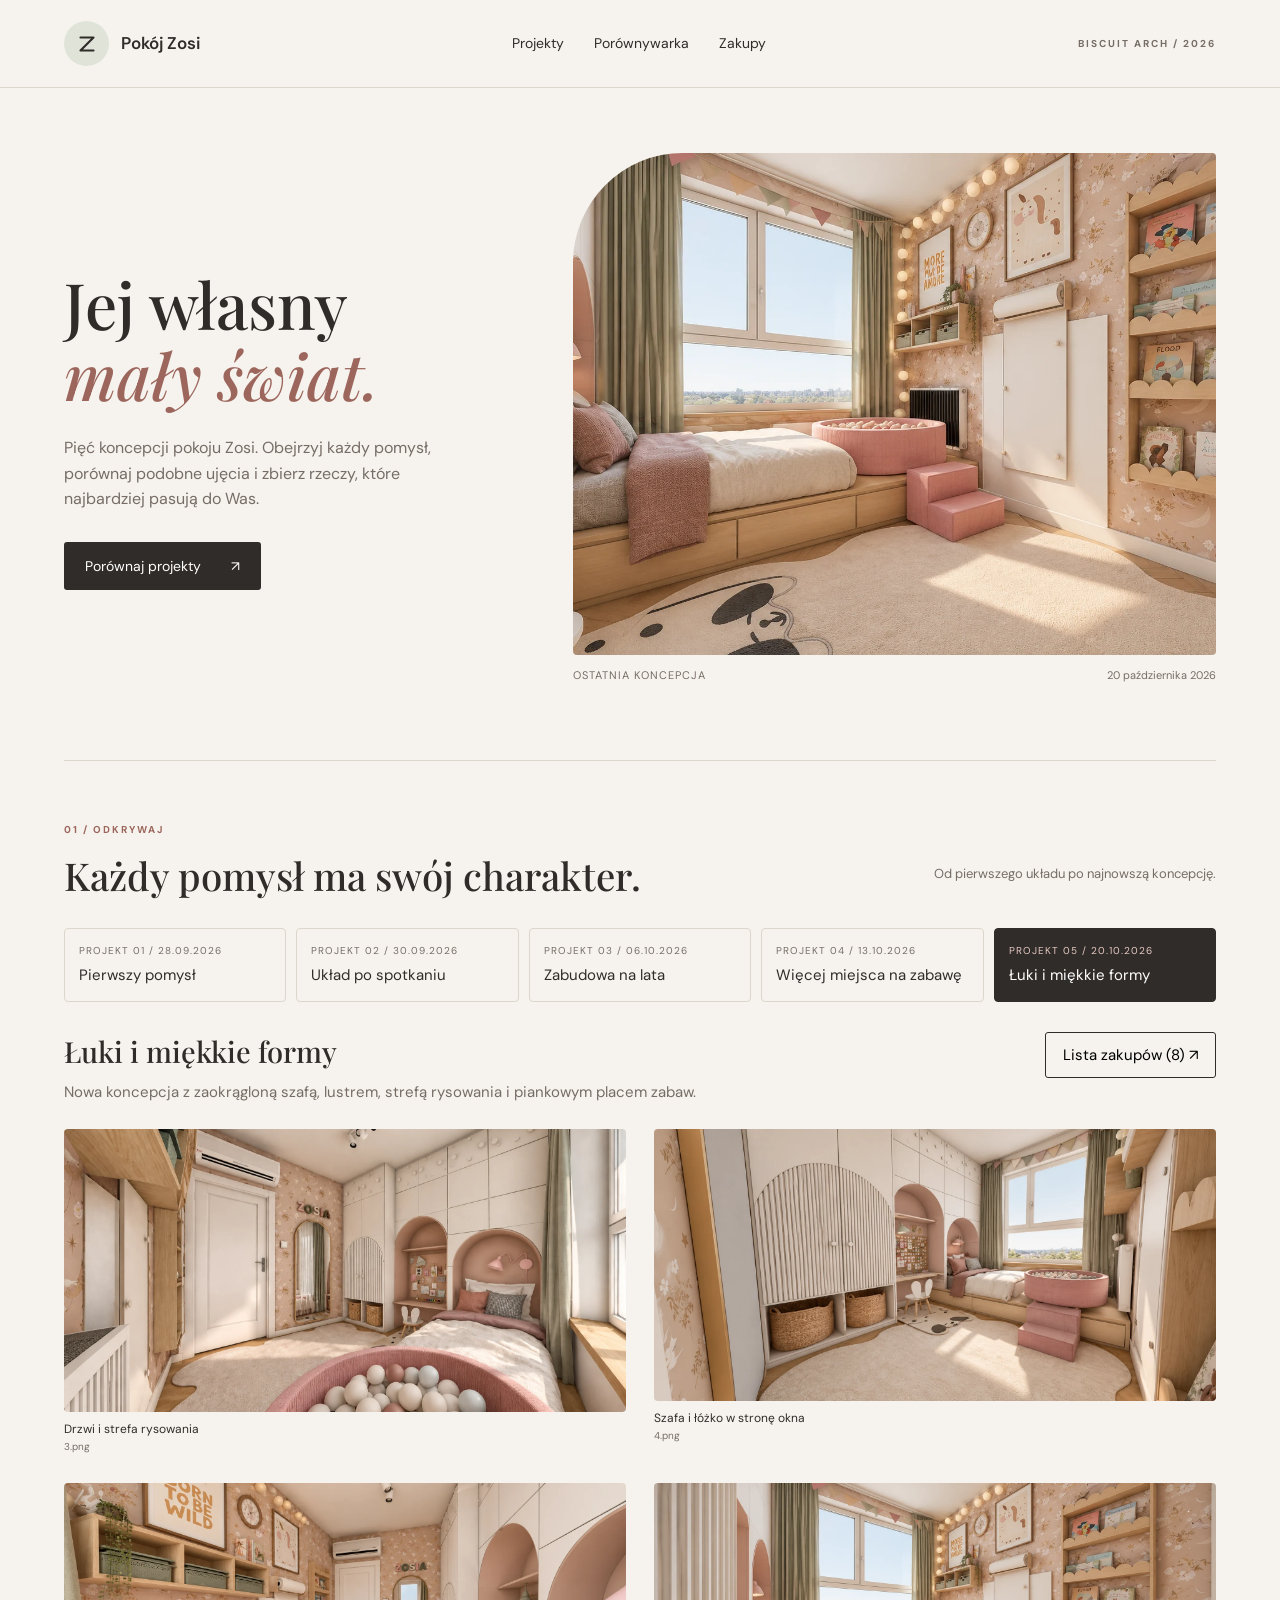
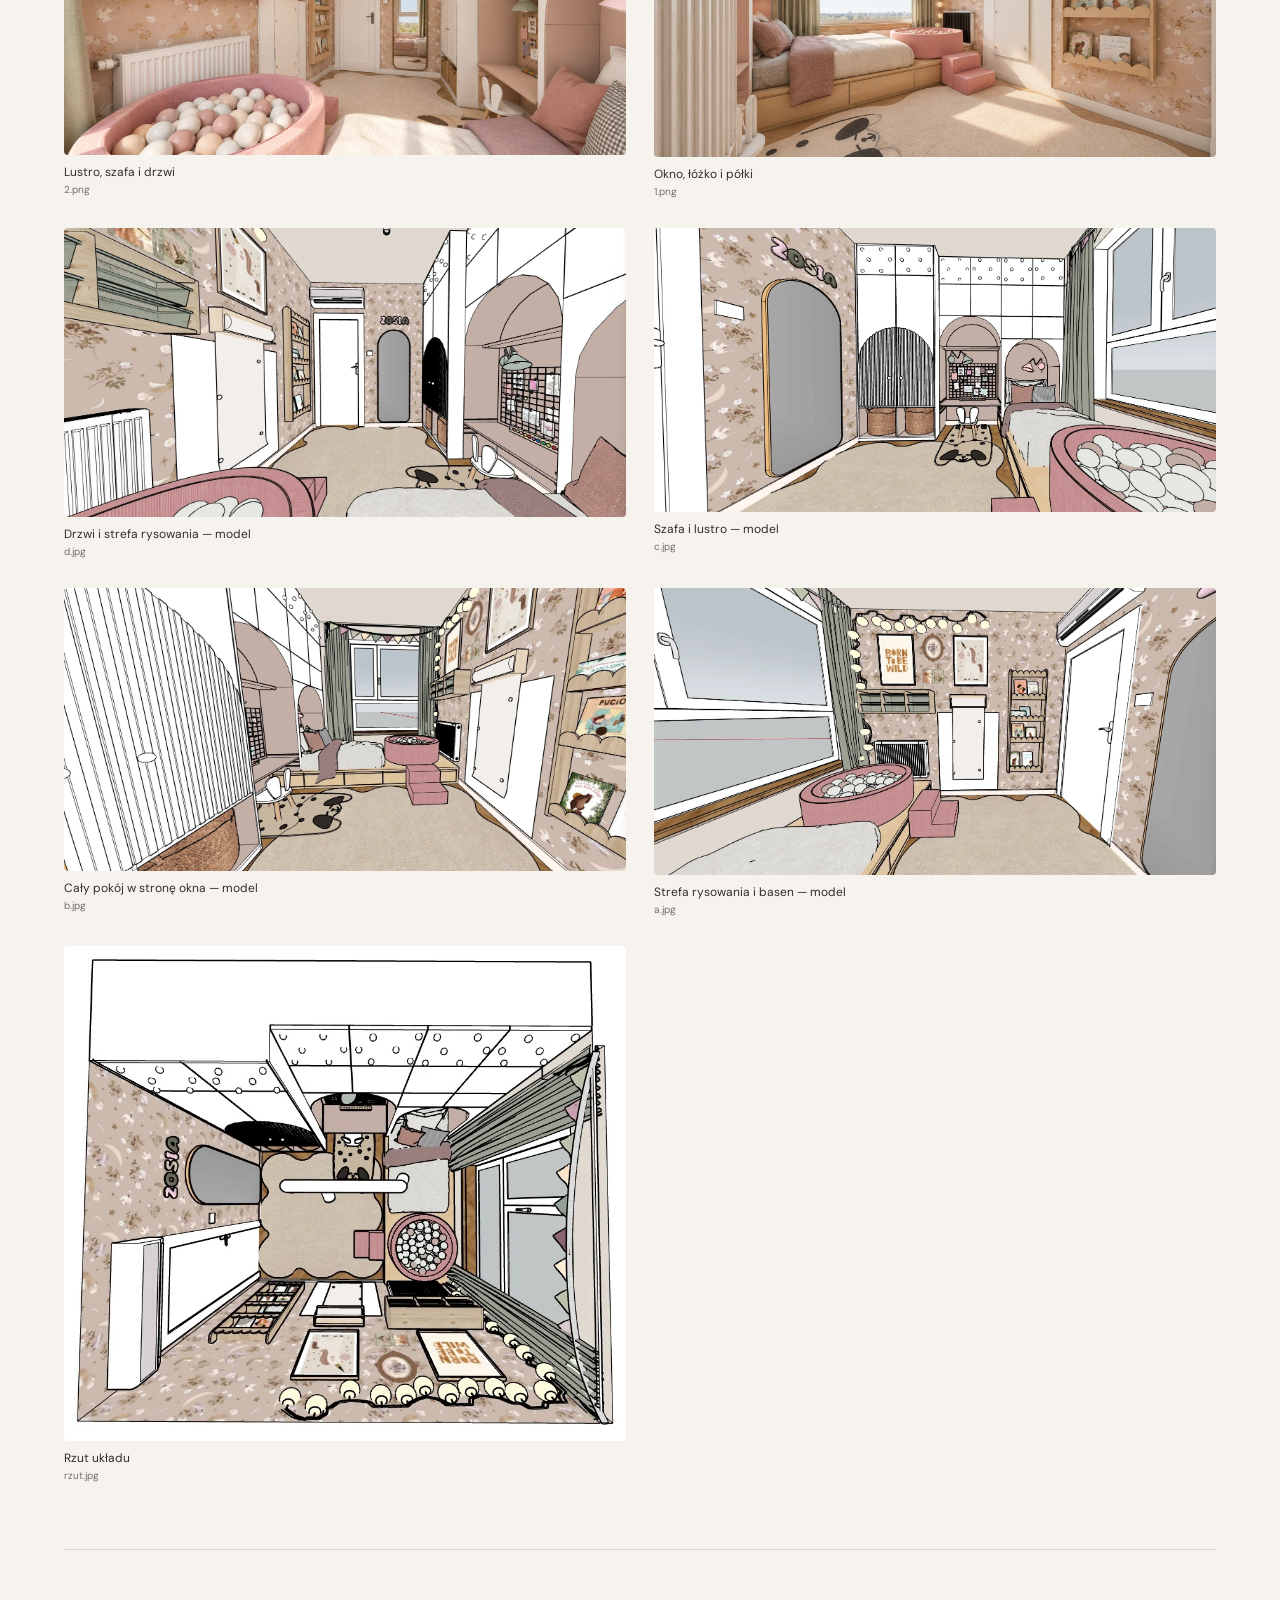
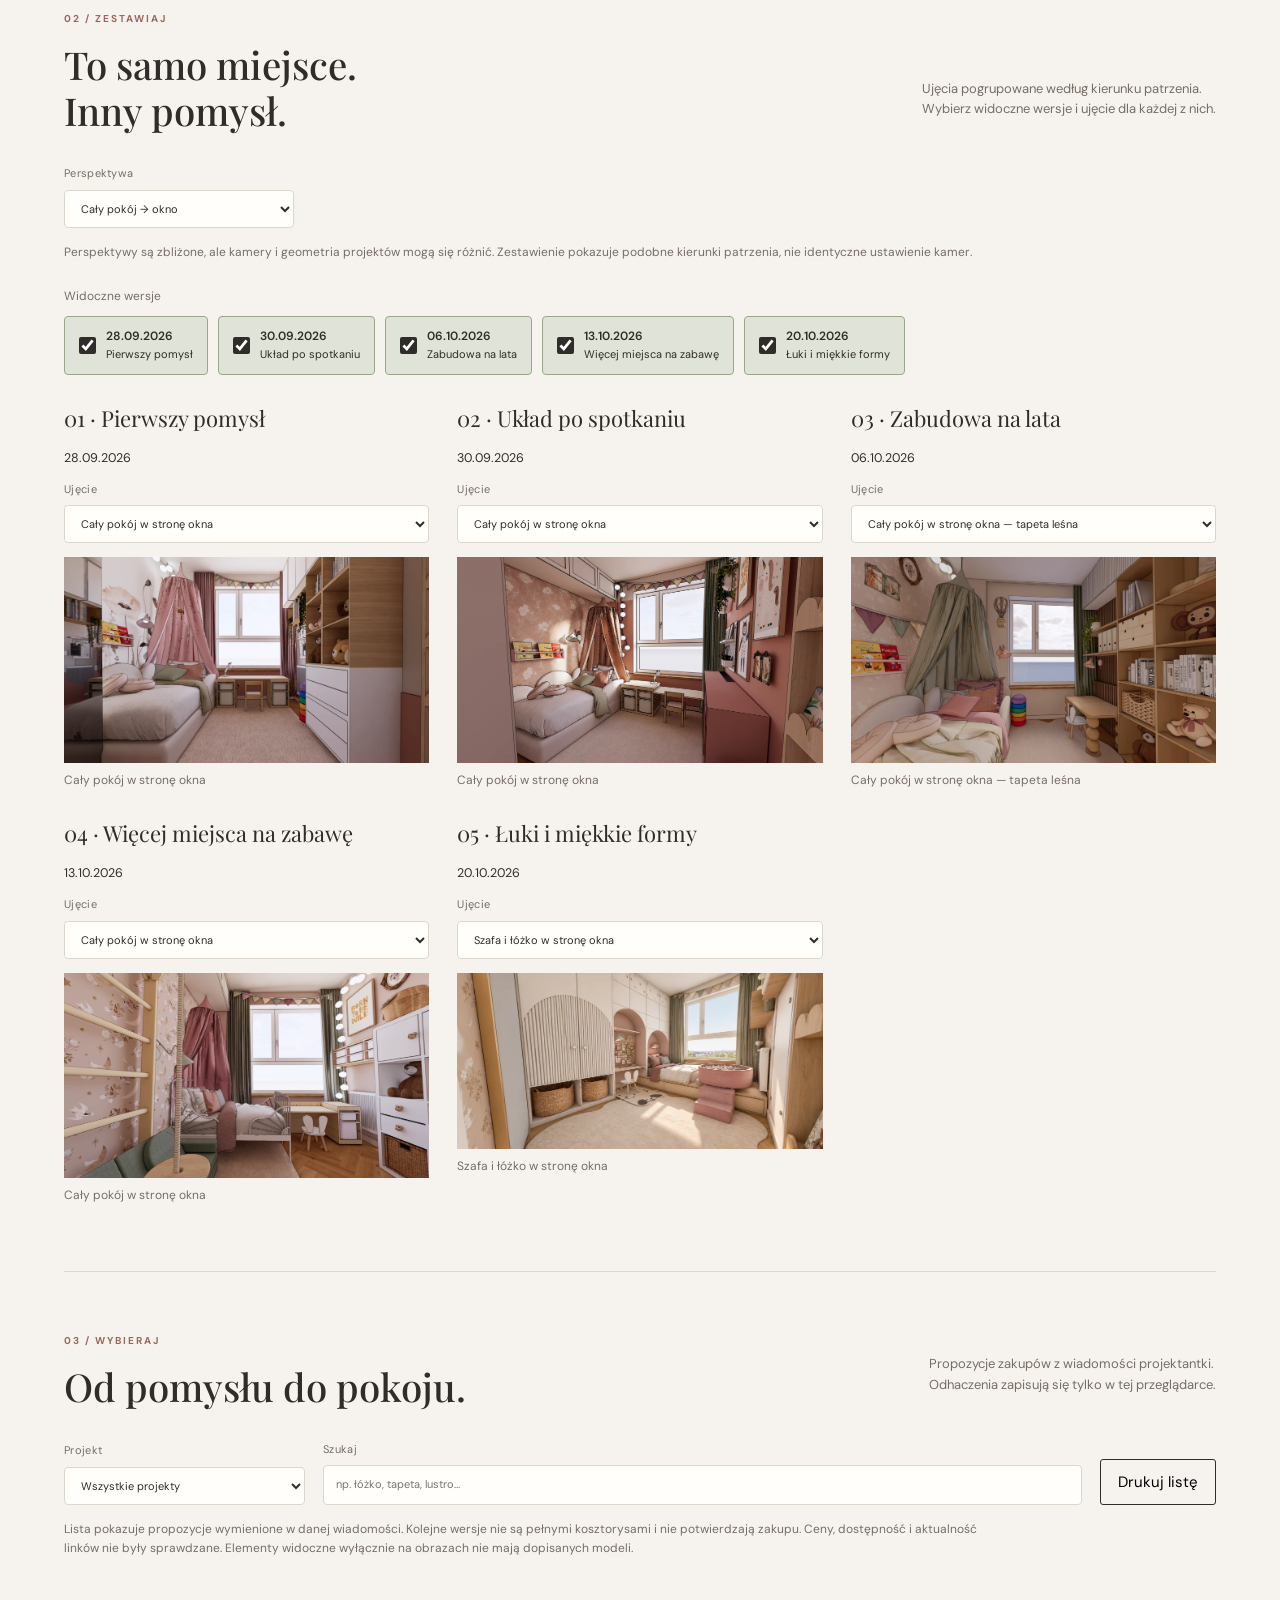
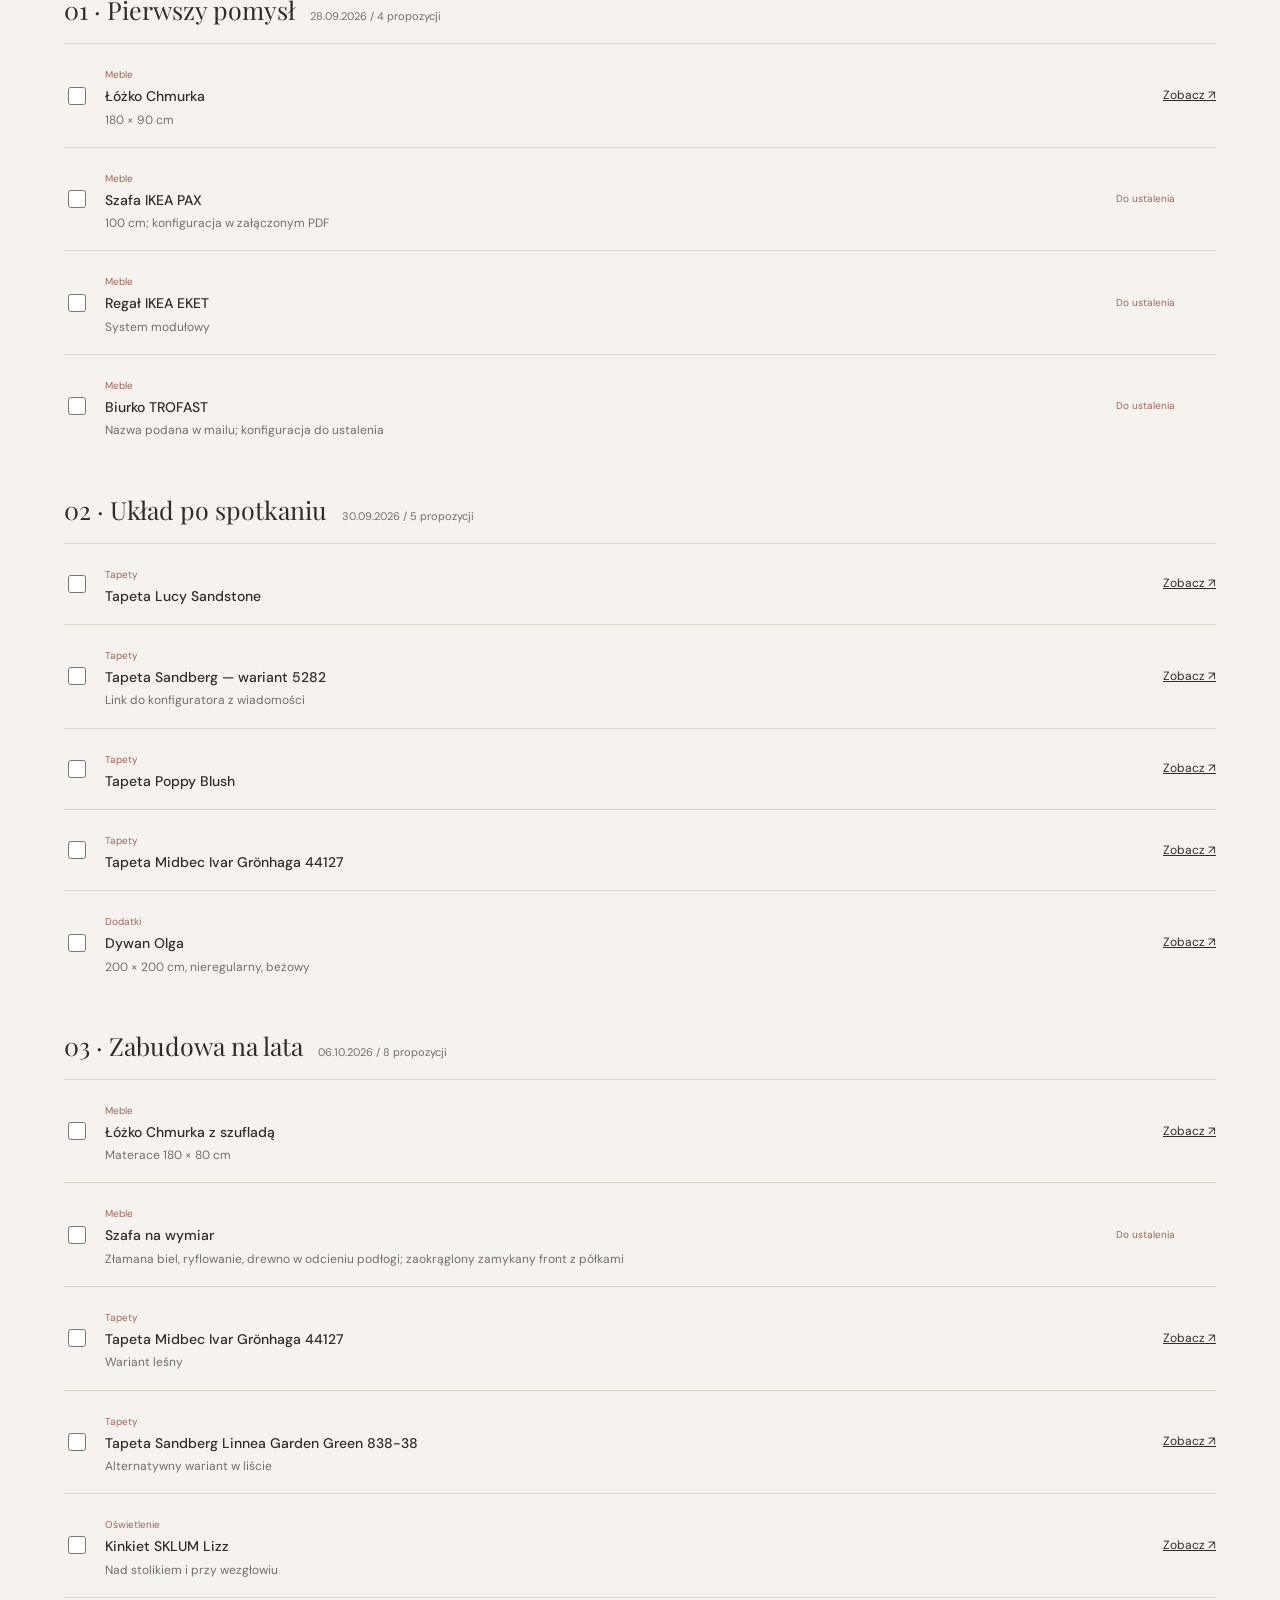
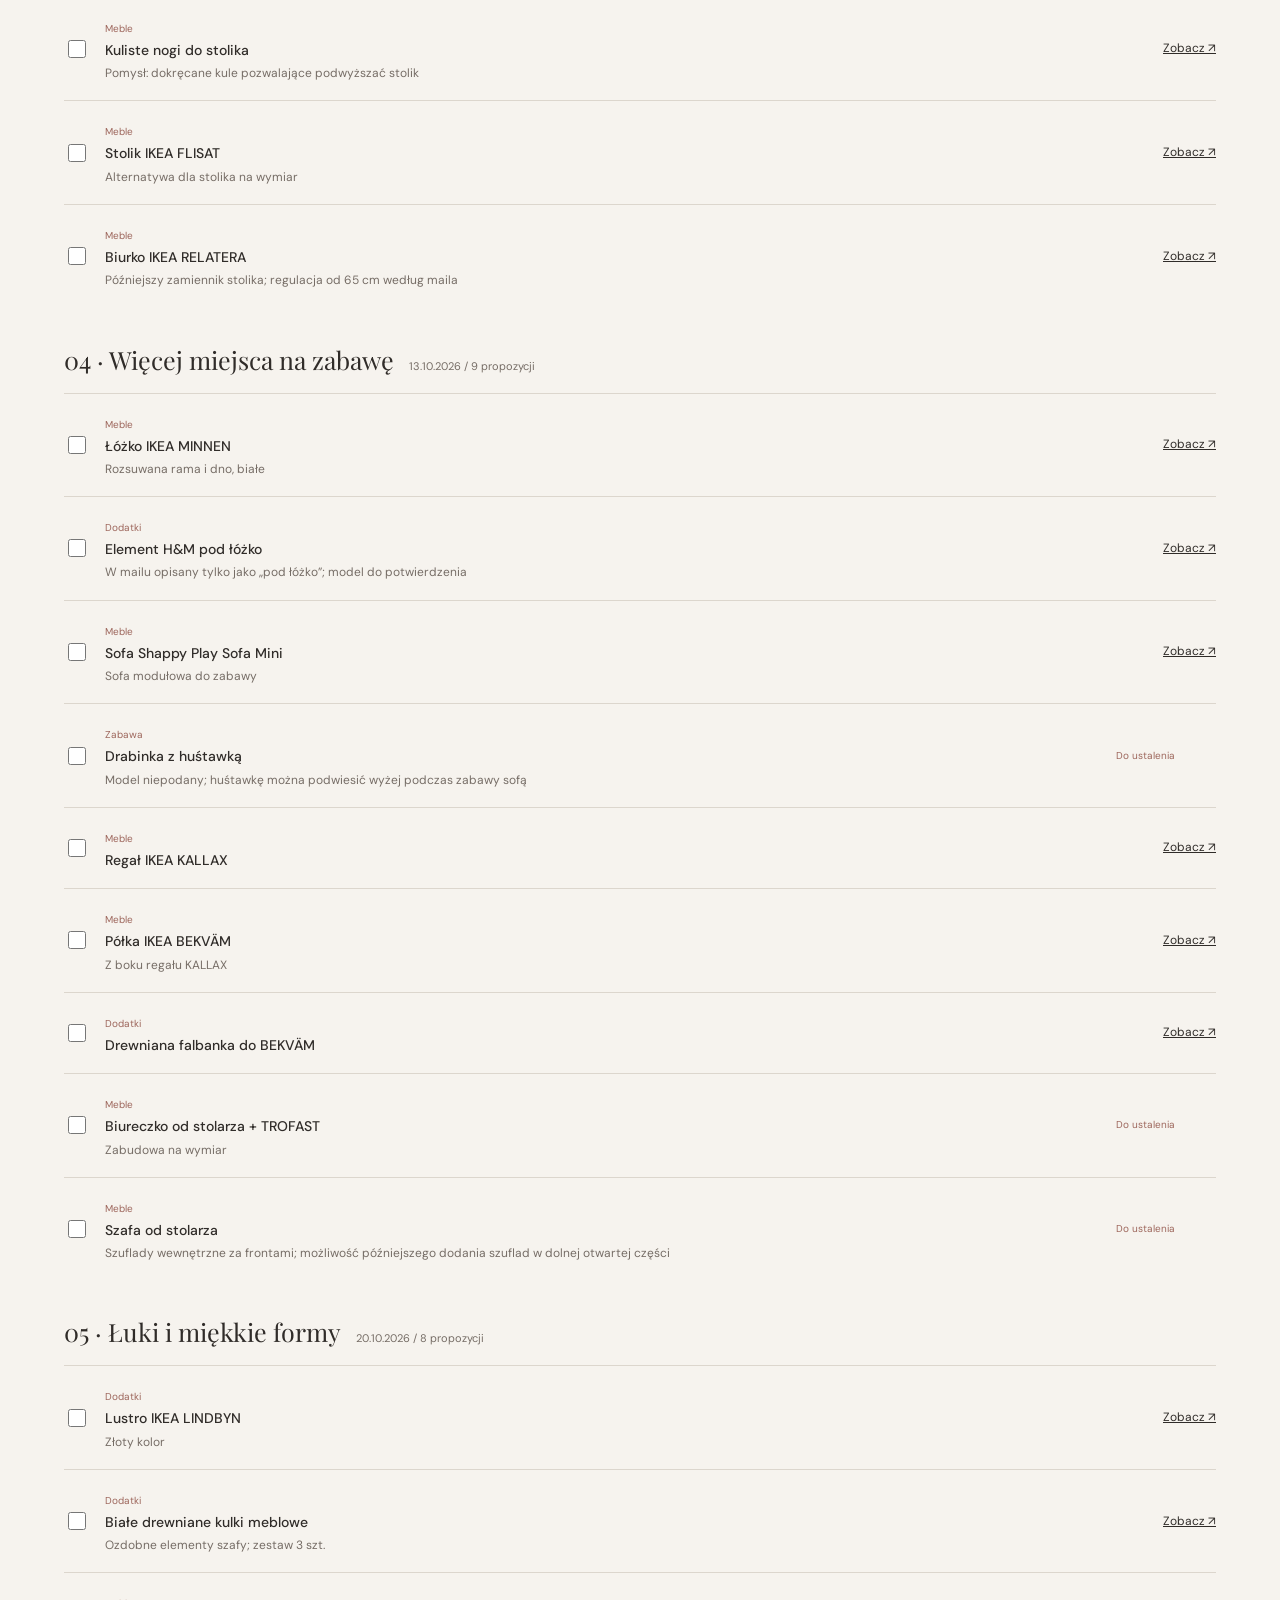
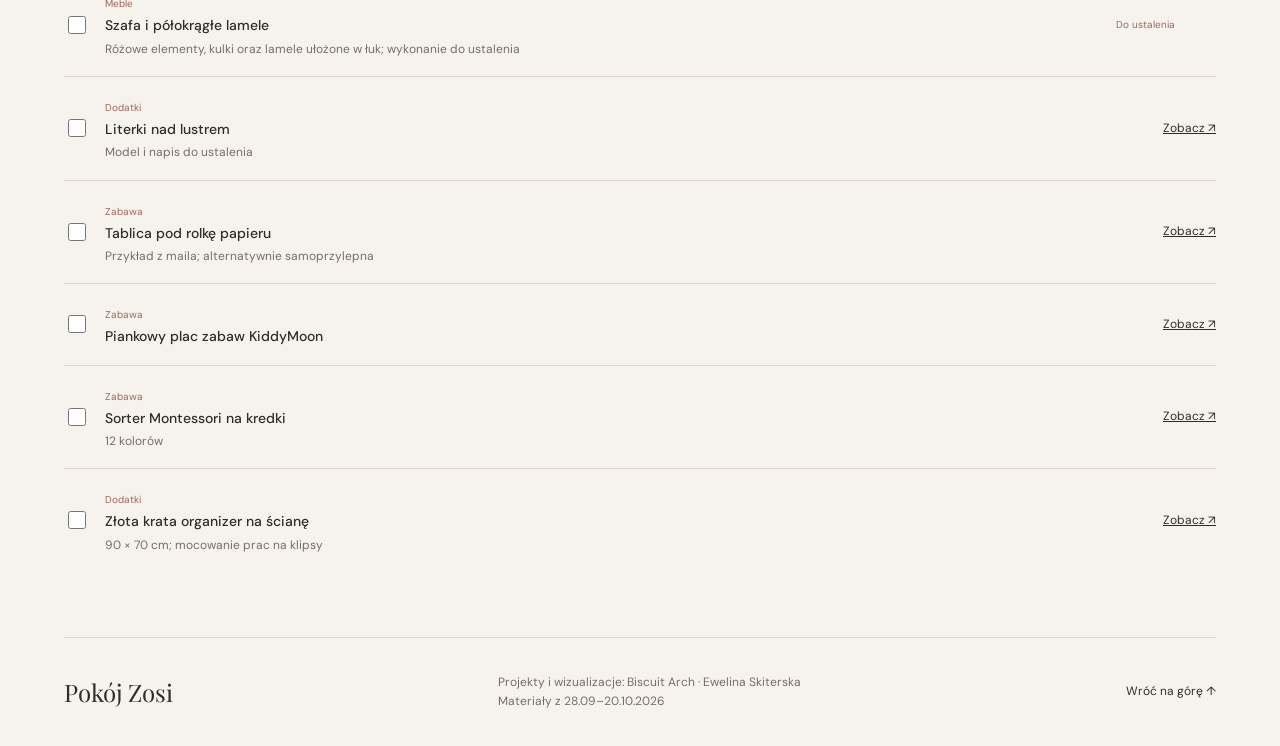
==== pokoj-zosi/index.html @ a544f31f "Simplify comparison to selectable project versions" ====
<!doctype html><html lang="pl"><head><meta charset="utf-8"><meta name="viewport" content="width=device-width,initial-scale=1"><meta name="robots" content="noindex,nofollow"><meta name="theme-color" content="#f3eee8"><title>Pokój Zosi · pięć pomysłów</title><link rel="stylesheet" href="style.css?v=20261022-versions"><script defer src="data.js"></script><script defer src="app.js?v=20261022-versions"></script></head><body>
<header><a class="brand" href="#projekty"><span class="mark" aria-hidden="true"><svg viewBox="0 0 24 24" fill="none" focusable="false"><path d="M6 6H18L6 18H18" stroke="currentColor" stroke-width="2" stroke-linecap="round" stroke-linejoin="round"/></svg></span> Pokój Zosi</a><nav aria-label="Główna"><a href="#projekty">Projekty</a><a href="#porownaj">Porównywarka</a><a href="#zakupy">Zakupy</a></nav><span class="studio">BISCUIT ARCH / 2026</span></header>
<main><section class="intro"><div><h1>Jej własny<br><em>mały świat.</em></h1><p>Pięć koncepcji pokoju Zosi. Obejrzyj każdy pomysł, porównaj podobne ujęcia i zbierz rzeczy, które najbardziej pasują do Was.</p><a href="#porownaj" class="primary">Porównaj projekty <span>↗</span></a></div><figure class="hero"><img src="assets/p4-7.webp" alt="Najnowsza koncepcja pokoju: łóżko przy oknie i pastelowa zabudowa"><figcaption><span>OSTATNIA KONCEPCJA</span> 20 października 2026</figcaption></figure></section>
<section id="projekty" class="section"><div class="section-title"><div><span class="eyebrow">01 / ODKRYWAJ</span><h2>Każdy pomysł ma swój charakter.</h2></div><p>Od pierwszego układu po najnowszą koncepcję.</p></div><div id="project-tabs" class="tabs" role="tablist" aria-label="Wersja projektu"></div><div id="project-detail"></div></section>
<section id="porownaj" class="section compare-section"><div class="section-title"><div><span class="eyebrow">02 / ZESTAWIAJ</span><h2>To samo miejsce.<br>Inny pomysł.</h2></div><p>Ujęcia pogrupowane według kierunku patrzenia.<br>Wybierz widoczne wersje i ujęcie dla każdej z nich.</p></div><div class="compare-controls"><label>Perspektywa<select id="angle"><option value="wide">Cały pokój → okno</option><option value="window">Okno i sąsiednie meble</option><option value="bed">Łóżko i miejsce odpoczynku</option><option value="door">W stronę drzwi</option><option value="storage">Szafa i regały</option><option value="play">Strefa zabawy</option><option value="plan">Rzuty / widok z góry</option><option value="all">Wszystkie ujęcia</option></select></label></div><p class="note">Perspektywy są zbliżone, ale kamery i geometria projektów mogą się różnić. Zestawienie pokazuje podobne kierunki patrzenia, nie identyczne ustawienie kamer.</p><fieldset class="compare-versions"><legend>Widoczne wersje</legend><div id="compare-projects"></div></fieldset><div id="compare-body"></div></section>
<section id="zakupy" class="section"><div class="section-title"><div><span class="eyebrow">03 / WYBIERAJ</span><h2>Od pomysłu do pokoju.</h2></div><p>Propozycje zakupów z wiadomości projektantki.<br>Odhaczenia zapisują się tylko w tej przeglądarce.</p></div><div class="shopping-toolbar"><label>Projekt<select id="shopping-project"><option value="all">Wszystkie projekty</option></select></label><label>Szukaj<input id="shopping-search" type="search" placeholder="np. łóżko, tapeta, lustro…"></label><button id="print" class="outline">Drukuj listę</button></div><p class="note">Lista pokazuje propozycje wymienione w danej wiadomości. Kolejne wersje nie są pełnymi kosztorysami i nie potwierdzają zakupu. Ceny, dostępność i aktualność linków nie były sprawdzane. Elementy widoczne wyłącznie na obrazach nie mają dopisanych modeli.</p><div id="shopping-list"></div></section>
<footer><b>Pokój Zosi</b><span>Projekty i wizualizacje: Biscuit Arch · Ewelina Skiterska<br>Materiały z 28.09–20.10.2026</span><a href="#">Wróć na górę ↑</a></footer></main>
<dialog id="lightbox"><button id="close-lightbox" aria-label="Zamknij podgląd">×</button><img alt=""><p></p><a target="_blank" rel="noopener">Otwórz obraz w pełnym rozmiarze ↗</a></dialog>
</body></html>
---- pokoj-zosi/style.css ----
@import url('https://fonts.googleapis.com/css2?family=DM+Sans:wght@400;500;600;700&family=Playfair+Display:ital,wght@0,500;0,600;1,500&display=swap');
:root{--paper:#f6f3ee;--ink:#302c29;--muted:#766d66;--line:#dcd6cd;--rose:#9d665c;--sage:#e0e4d8;--serif:'Playfair Display',Georgia,serif;--sans:'DM Sans',Arial,sans-serif}*{box-sizing:border-box}html{scroll-behavior:smooth;scroll-padding-top:100px}body{margin:0;background:var(--paper);color:var(--ink);font:15px/1.6 var(--sans)}button,input,select{font:inherit}button,a,select,input{touch-action:manipulation}button,a{ -webkit-tap-highlight-color:transparent}a{color:inherit;text-decoration:none}button{cursor:pointer}button:focus-visible,a:focus-visible,select:focus-visible,input:focus-visible{outline:3px solid var(--rose);outline-offset:4px}header{height:88px;padding:0 5%;display:flex;align-items:center;justify-content:space-between;border-bottom:1px solid var(--line);background:var(--paper);position:sticky;top:0;z-index:5}.brand{display:flex;align-items:center;gap:12px;font-size:17px;font-weight:600;white-space:nowrap;flex-shrink:0}.mark{display:grid;place-items:center;flex-shrink:0;width:45px;height:45px;border-radius:50%;background:var(--sage);line-height:1}.mark svg{display:block;width:26px;height:26px}nav{display:flex;gap:30px}nav a{font-size:14px}.studio,.eyebrow{font-size:10px;font-weight:700;letter-spacing:2px}.studio{color:var(--muted)}main{max-width:1600px;margin:auto;padding:0 5%}.intro{display:grid;grid-template-columns:0.8fr 1.2fr;gap:7%;padding:65px 0 75px;align-items:center}.eyebrow{color:var(--rose)}h1{font:500 clamp(48px,5vw,78px)/1.1 var(--serif);margin:22px 0}h1 em{color:var(--rose)}.intro p{color:var(--muted);max-width:380px;margin:25px 0 30px;font-size:16px}.primary{display:inline-flex;background:var(--ink);color:white;padding:13px 21px;gap:30px;border-radius:3px;font-size:14px}.stats{display:flex;gap:38px;margin-top:40px;color:var(--muted);font-size:12px}.stats b{font:29px var(--serif);color:var(--ink);margin-right:6px}.hero{margin:0;position:relative}.hero img{width:100%;display:block;aspect-ratio:1.28;object-fit:cover;border-radius:110px 4px 4px 4px}.hero figcaption{display:flex;justify-content:space-between;font-size:11px;color:var(--muted);margin-top:12px}.hero figcaption span{letter-spacing:1px}.section{padding:55px 0 65px;border-top:1px solid var(--line)}.section-title{display:flex;justify-content:space-between;align-items:flex-end;gap:30px;margin-bottom:30px}h2{font:500 clamp(29px,3vw,43px)/1.2 var(--serif);margin:12px 0 0}.section-title p{color:var(--muted);font-size:13px;max-width:340px}.tabs{display:grid;grid-template-columns:repeat(5,1fr);gap:10px;margin-bottom:30px}.tab{background:transparent;border:1px solid var(--line);border-radius:4px;padding:14px;text-align:left;color:var(--ink)}.tab small{display:block;font-size:10px;letter-spacing:1px;margin-bottom:4px;color:var(--muted)}.tab.active{background:var(--ink);color:white;border-color:var(--ink)}.tab.active small{color:#e7c9c2}.project-head{display:flex;justify-content:space-between;gap:25px;margin-bottom:25px}.project-head h3{font:500 29px var(--serif);margin:0 0 10px}.project-head p{max-width:650px;color:var(--muted);margin:0}.outline{border:1px solid var(--ink);border-radius:3px;background:transparent;padding:10px 17px;align-self:flex-start;white-space:nowrap}.gallery{display:grid;grid-template-columns:repeat(2,minmax(0,1fr));gap:28px;align-items:start}.image-card{margin:0}.image-card button{display:block;padding:0;border:0;background:transparent;width:100%;overflow:hidden;border-radius:4px}.image-card img{display:block;width:100%;height:auto;transition:transform .25s}.image-card button:hover img{transform:scale(1.025)}.image-card figcaption{margin-top:8px;font-size:12px}.image-card small{display:block;color:var(--muted);font-size:10px}.pdf{display:inline-block;margin-top:20px;text-decoration:underline}.compare-controls,.shopping-toolbar{display:flex;justify-content:space-between;align-items:flex-end;gap:18px;margin-top:32px}label{display:flex;flex-direction:column;gap:7px;font-size:11px;letter-spacing:.3px;color:var(--muted)}select,input[type=search]{border:1px solid var(--line);border-radius:4px;background:#fffefa;color:var(--ink);padding:10px 12px;min-width:230px;max-width:100%}.note{font-size:12px;color:var(--muted);margin:15px 0 25px;max-width:950px}.panel-controls{display:flex;gap:12px;margin-bottom:14px}.panel-controls label{flex:1;min-width:0}.panel-controls select{min-width:0;width:100%}.compare-img{background:transparent;border-radius:4px;display:block;width:100%;border:0;padding:0}.compare-img img{display:block;width:100%;height:auto}.compare-caption{font-size:12px;margin-top:8px;color:var(--muted)}.empty{padding:60px 25px;border:1px dashed var(--line);text-align:center;color:var(--muted)}.all-grid{display:grid;grid-template-columns:repeat(3,minmax(0,1fr));gap:28px;align-items:start}.all-grid[data-count="1"]{grid-template-columns:minmax(0,1fr)}.all-grid[data-count="2"]{grid-template-columns:repeat(2,minmax(0,1fr))}.all-grid article{min-width:0}.all-grid h3{font:22px var(--serif);margin:0 0 12px}.all-grid .panel-controls{margin-top:12px}.shopping-toolbar label:nth-child(2){flex:1}.shopping-toolbar .outline{align-self:flex-end}.shopping-group h3{font:25px var(--serif);margin:35px 0 17px}.shopping-group h3 small{font:11px var(--sans);color:var(--muted);margin-left:15px}.shopping-row{display:grid;grid-template-columns:28px 1fr 100px;gap:13px;padding:17px 0;border-top:1px solid var(--line);align-items:center}.shopping-row input{accent-color:var(--rose);width:18px;height:18px}.shopping-row h4{font-size:14px;font-weight:500;margin:0}.shopping-row p{font-size:12px;margin:3px 0 0;color:var(--muted)}.shopping-row a{font-size:12px;text-align:right;text-decoration:underline}.shopping-row .tag{font-size:10px;color:var(--rose)}.shopping-row:has(input:checked) h4{text-decoration:line-through;color:var(--muted)}footer{border-top:1px solid var(--line);padding:35px 0;display:flex;justify-content:space-between;align-items:center;font-size:12px;gap:20px}footer b{font:24px var(--serif)}footer span{color:var(--muted)}dialog{border:0;border-radius:7px;padding:20px;background:var(--paper);max-width:95vw;max-height:96vh}dialog::backdrop{background:#181512dc}dialog img{display:block;max-width:88vw;max-height:77vh;object-fit:contain}dialog p,dialog a{font-size:12px}#close-lightbox{position:absolute;right:10px;top:10px;border:0;background:white;border-radius:50%;width:38px;height:38px;font-size:26px;box-shadow:0 1px 10px #0003}
@media(max-width:900px){.studio{display:none}.intro{gap:5%}h1{font-size:50px}.gallery{grid-template-columns:repeat(2,1fr)}.tab{padding:10px;font-size:12px}.compare-controls{align-items:stretch;flex-direction:column}.section-title p{max-width:240px}.panel-controls{flex-direction:column}.shopping-toolbar{flex-wrap:wrap}}
@media(max-width:600px){header{height:72px;padding:0 5%}.brand{font-size:14px;gap:8px}.mark{width:34px;height:34px}.mark svg{width:21px;height:21px}nav{gap:13px}nav a{font-size:11px}.intro{display:flex;flex-direction:column;padding:40px 0;gap:35px;align-items:stretch}.intro h1{font-size:53px}.intro p{font-size:14px;margin:20px 0}.stats{margin-top:26px}.hero img{aspect-ratio:1.35;border-top-left-radius:75px}.section{padding:35px 0}.section-title{display:block}.section-title p{max-width:none;margin-bottom:0}.tabs{display:flex;overflow:auto;padding-bottom:5px}.tab{flex:0 0 155px}.project-head{display:block}.project-head .outline{margin-top:18px}.gallery{grid-template-columns:minmax(0,1fr);gap:24px}.image-card figcaption{font-size:11px}.image-card small{font-size:9px;overflow-wrap:anywhere}.all-grid{grid-template-columns:1fr}.panel-controls{flex-direction:row;gap:9px}.panel-controls select{font-size:12px;padding:9px 6px}.shopping-toolbar{display:grid;grid-template-columns:1fr}.shopping-toolbar select,.shopping-toolbar input{width:100%;min-width:0}.shopping-toolbar .outline{justify-self:start}.shopping-row{grid-template-columns:25px 1fr 70px}.shopping-group h3 small{display:block;margin:6px 0 0}footer{flex-wrap:wrap}footer span{width:100%;order:3}}
@media print{header,.intro,#projekty,#porownaj,.shopping-toolbar,.note,footer,.shopping-row input{display:none}main{padding:0}#zakupy{border:0;padding:0}.shopping-row{break-inside:avoid}.shopping-row a:after{content:' (' attr(href) ')';font-size:9px}.shopping-row{grid-template-columns:1fr}.shopping-row a{text-align:left}}

.compare-versions{border:0;padding:0;margin:0 0 28px;min-width:0}.compare-versions legend{font-size:12px;color:var(--muted);padding:0;margin-bottom:10px}#compare-projects{display:flex;flex-wrap:wrap;gap:10px}.version-toggle{flex-direction:row;align-items:center;gap:10px;border:1px solid var(--line);border-radius:4px;padding:10px 14px;cursor:pointer;letter-spacing:0}.version-toggle:has(input:checked){background:var(--sage);border-color:#9aa68c;color:var(--ink)}.version-toggle input{width:17px;height:17px;margin:0;accent-color:var(--ink);flex-shrink:0}.version-toggle b{font-size:12px;font-weight:600}.version-toggle small{display:block;font-size:11px}.compare-section .compare-controls{justify-content:flex-start}
@media(max-width:1100px){.all-grid{grid-template-columns:repeat(2,minmax(0,1fr))}}
@media(max-width:600px){.all-grid,.all-grid[data-count="2"]{grid-template-columns:minmax(0,1fr)}#compare-projects{display:grid;grid-template-columns:repeat(2,minmax(0,1fr))}.version-toggle{padding:9px;min-width:0}}
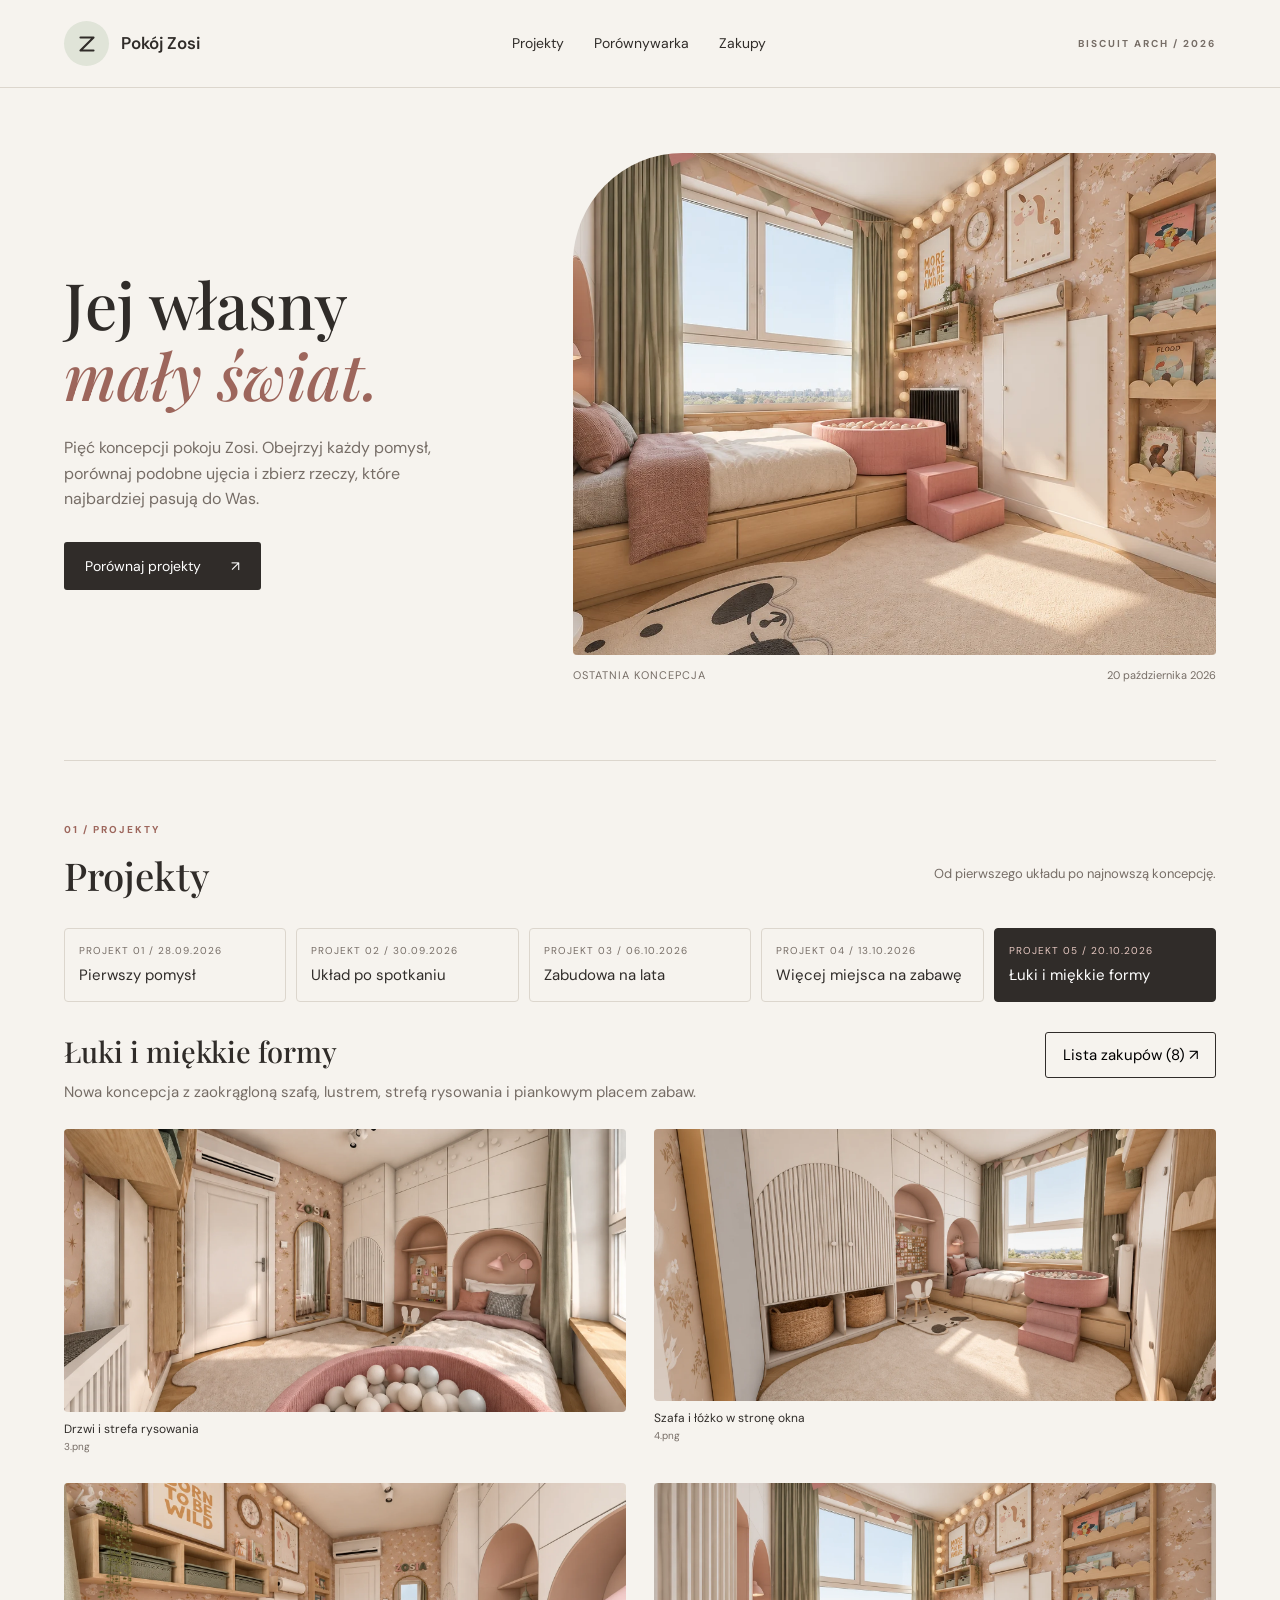
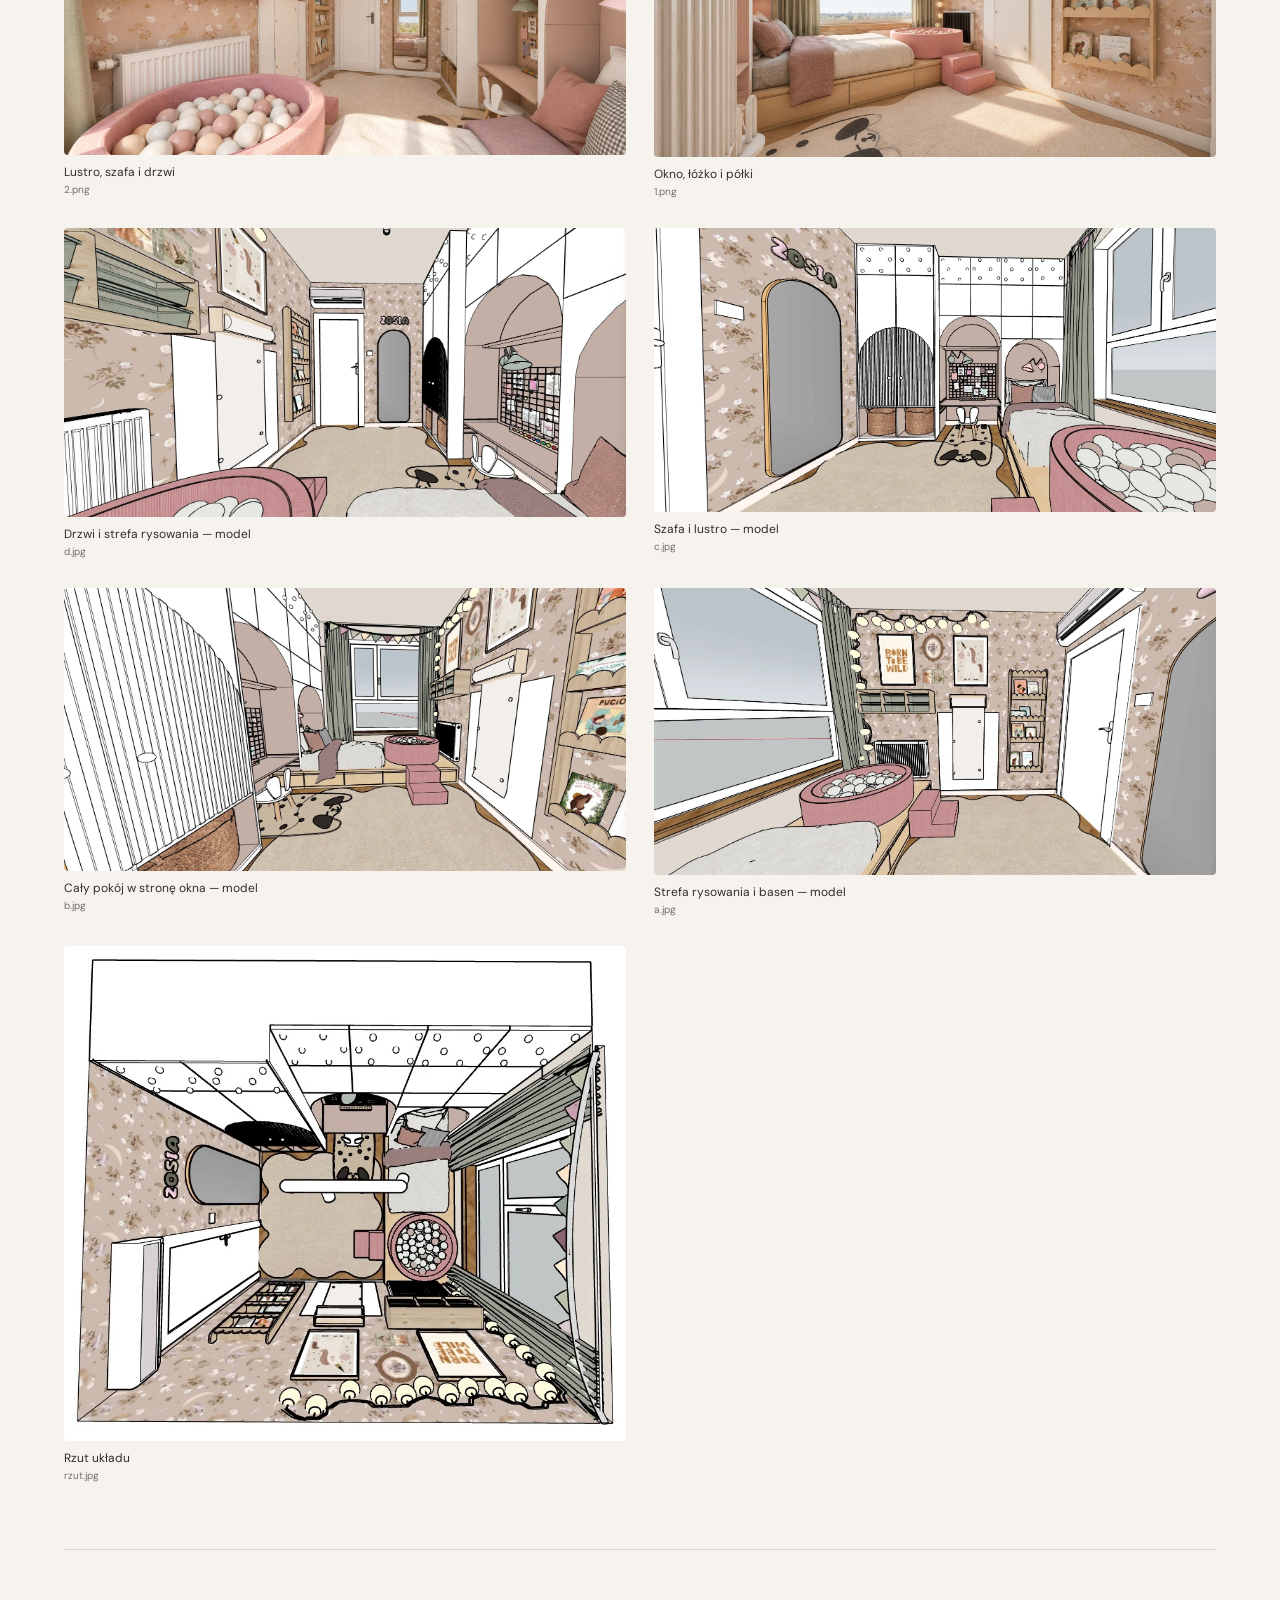
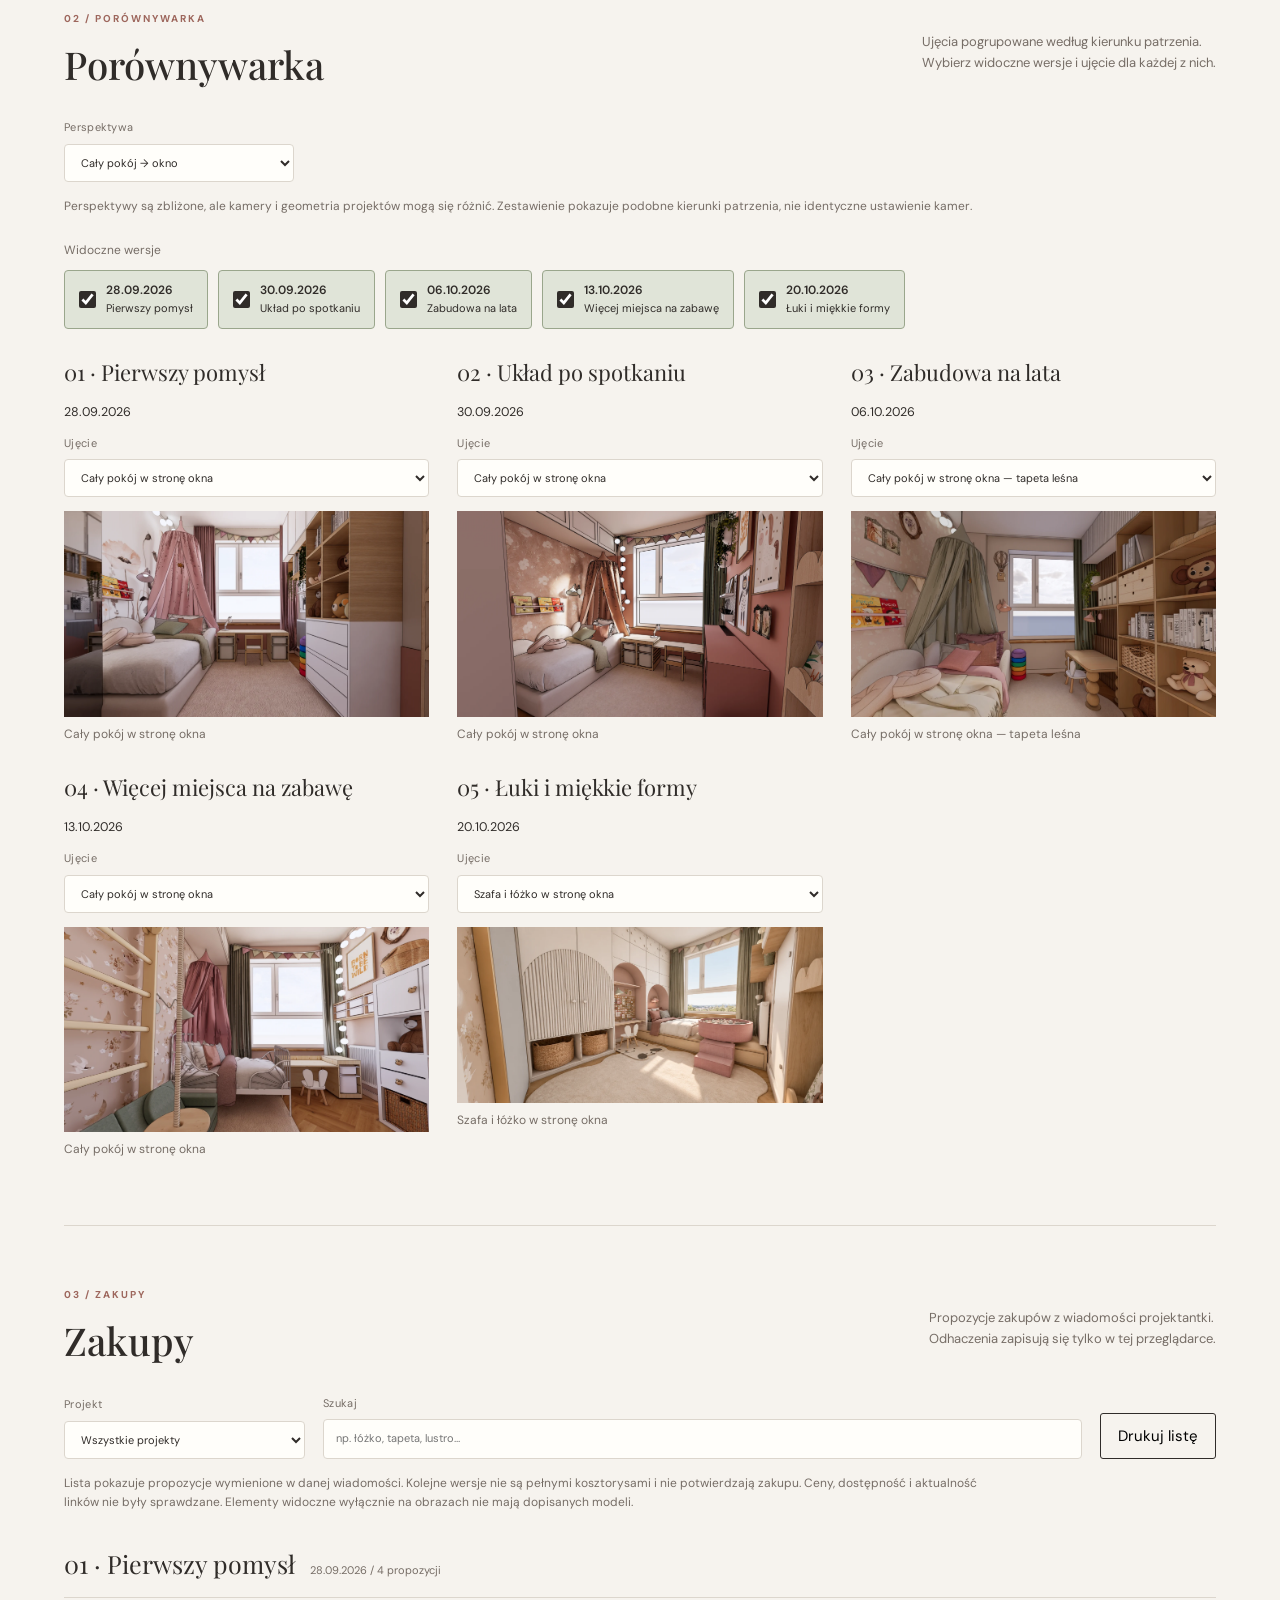
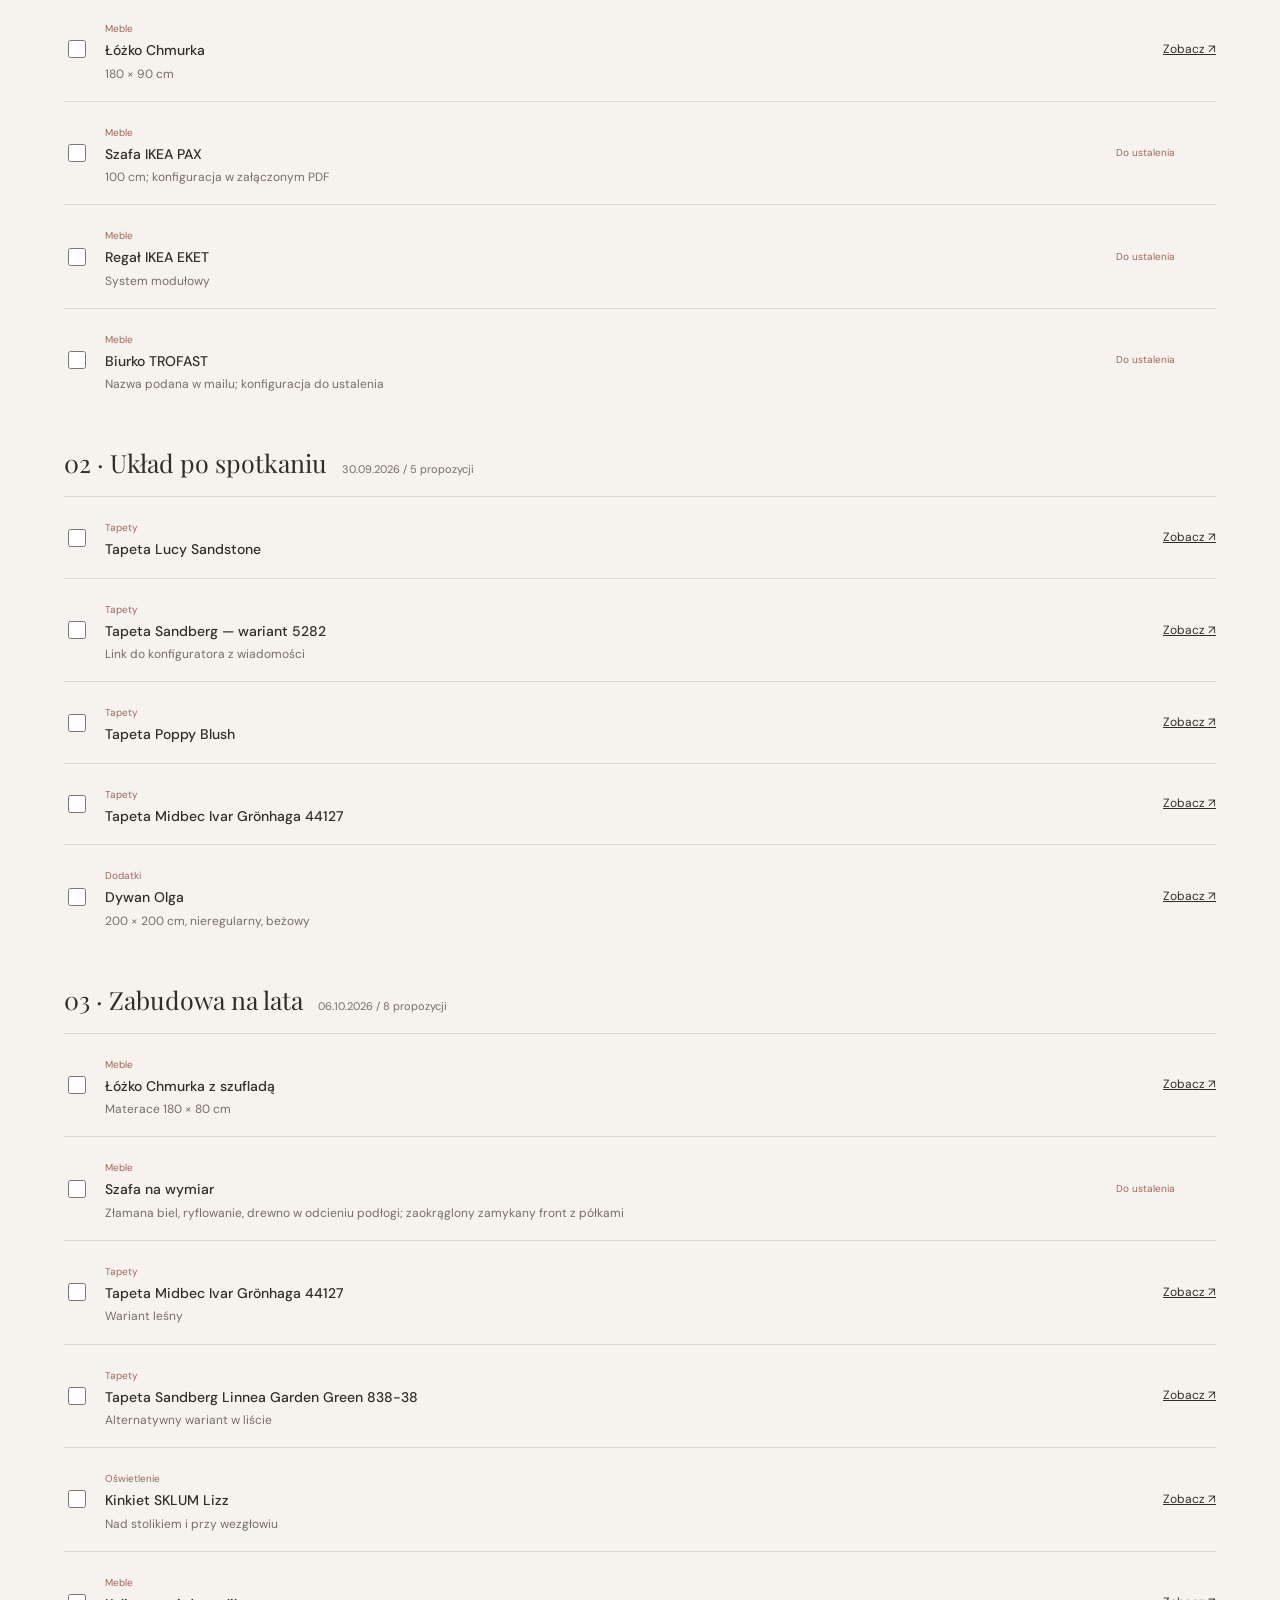
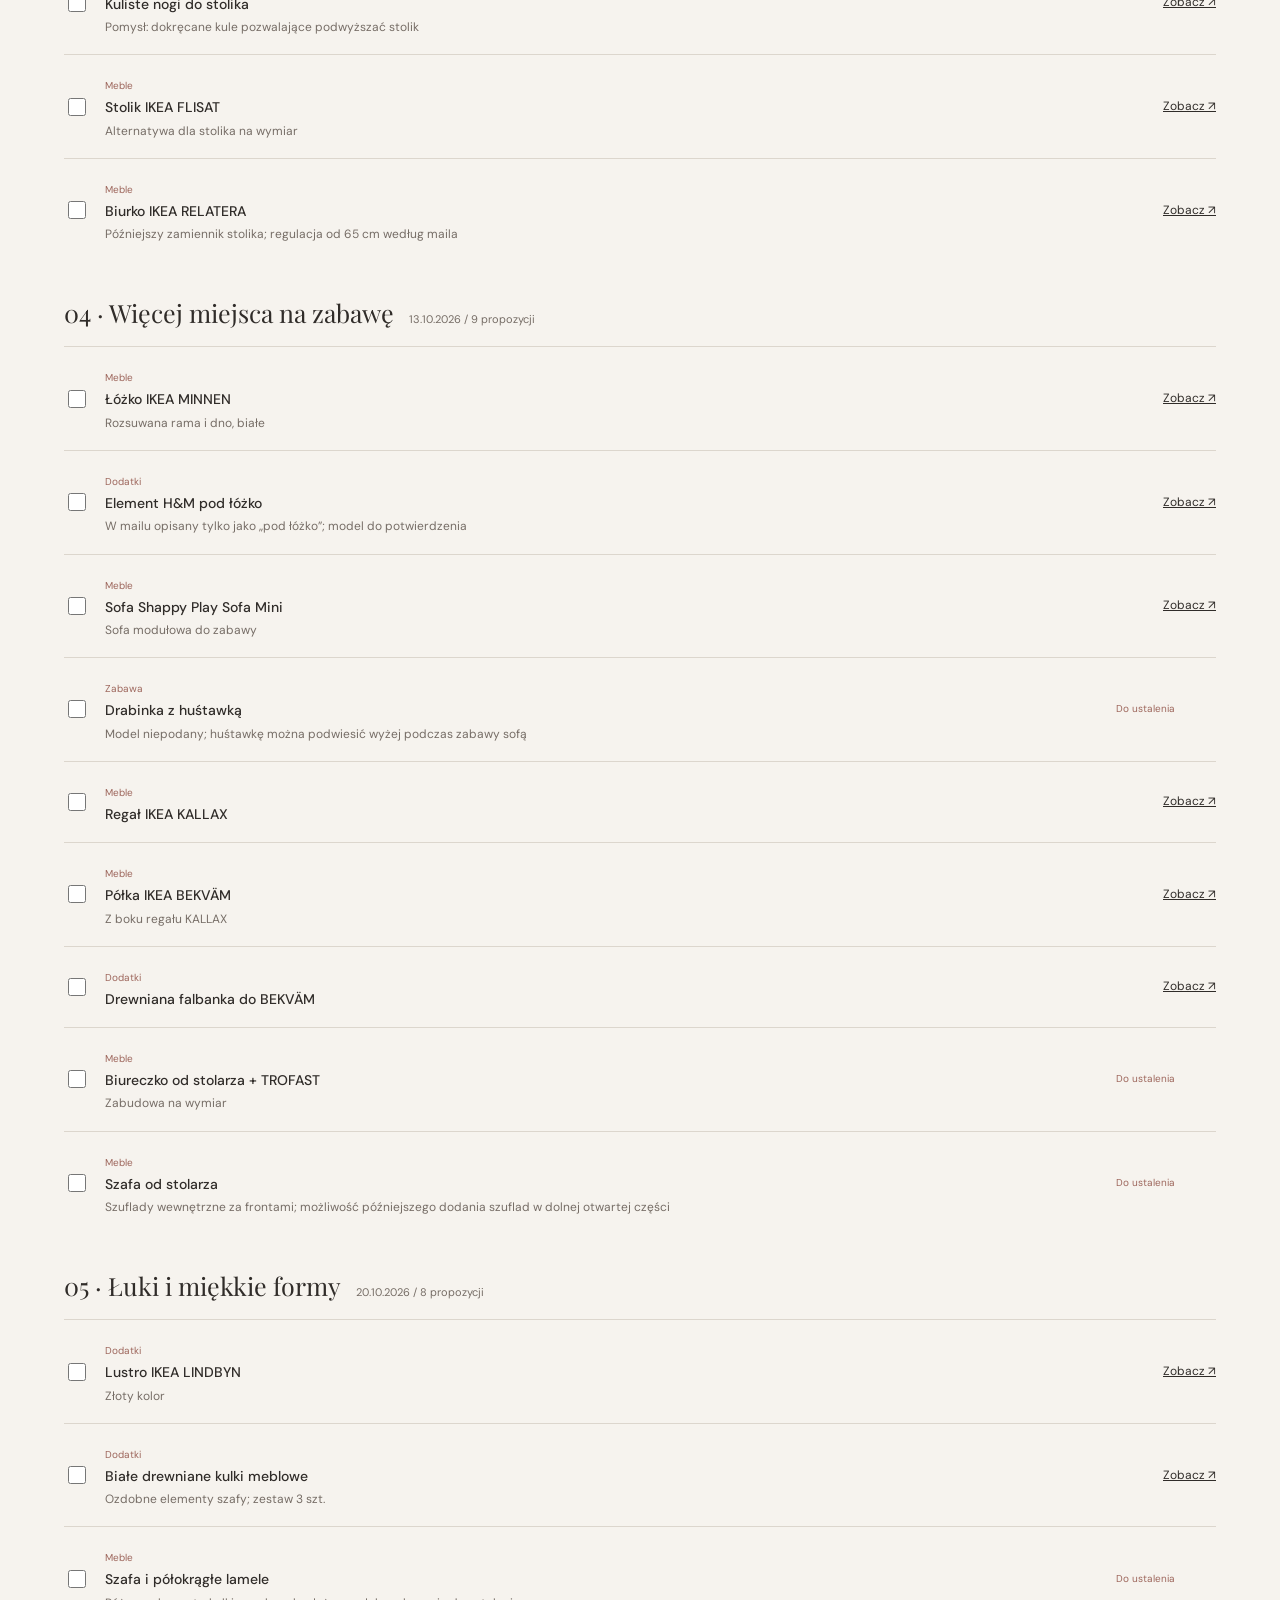
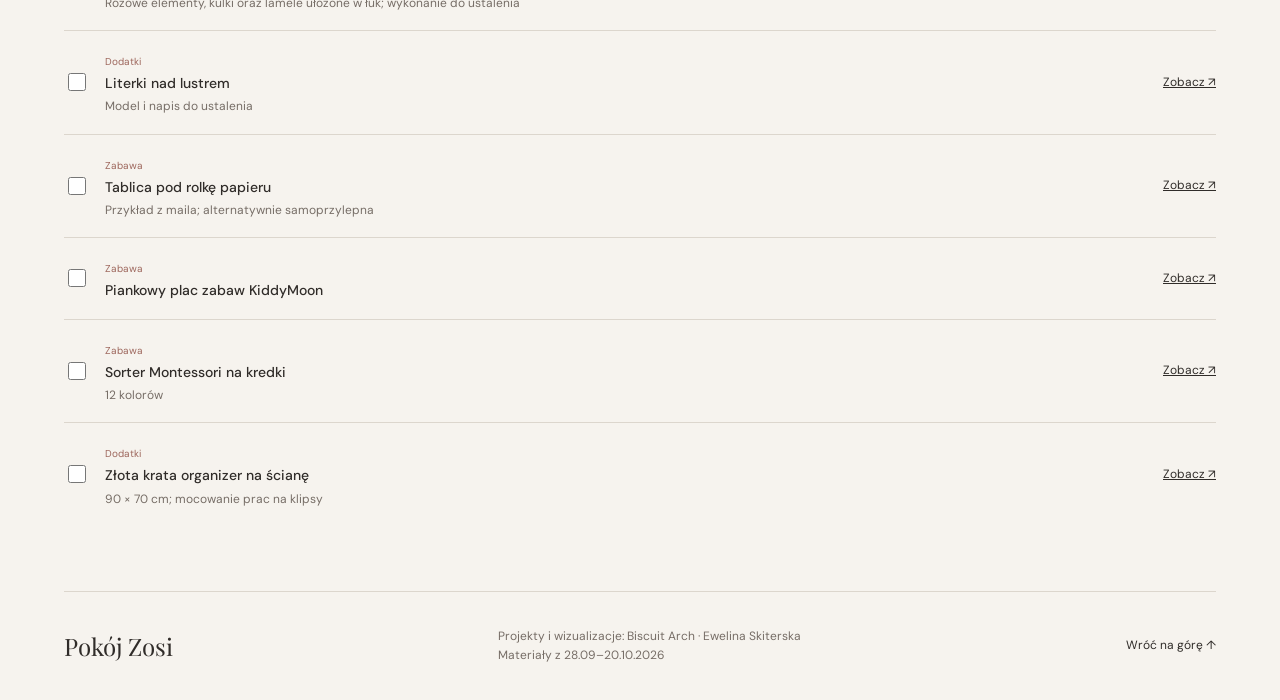
==== commit bdc51033: "Match section headings to navigation labels" ====
--- a/pokoj-zosi/index.html
+++ b/pokoj-zosi/index.html
@@ -1,9 +1,9 @@
 <!doctype html><html lang="pl"><head><meta charset="utf-8"><meta name="viewport" content="width=device-width,initial-scale=1"><meta name="robots" content="noindex,nofollow"><meta name="theme-color" content="#f3eee8"><title>Pokój Zosi · pięć pomysłów</title><link rel="stylesheet" href="style.css?v=20261022-versions"><script defer src="data.js"></script><script defer src="app.js?v=20261022-versions"></script></head><body>
 <header><a class="brand" href="#projekty"><span class="mark" aria-hidden="true"><svg viewBox="0 0 24 24" fill="none" focusable="false"><path d="M6 6H18L6 18H18" stroke="currentColor" stroke-width="2" stroke-linecap="round" stroke-linejoin="round"/></svg></span> Pokój Zosi</a><nav aria-label="Główna"><a href="#projekty">Projekty</a><a href="#porownaj">Porównywarka</a><a href="#zakupy">Zakupy</a></nav><span class="studio">BISCUIT ARCH / 2026</span></header>
 <main><section class="intro"><div><h1>Jej własny<br><em>mały świat.</em></h1><p>Pięć koncepcji pokoju Zosi. Obejrzyj każdy pomysł, porównaj podobne ujęcia i zbierz rzeczy, które najbardziej pasują do Was.</p><a href="#porownaj" class="primary">Porównaj projekty <span>↗</span></a></div><figure class="hero"><img src="assets/p4-7.webp" alt="Najnowsza koncepcja pokoju: łóżko przy oknie i pastelowa zabudowa"><figcaption><span>OSTATNIA KONCEPCJA</span> 20 października 2026</figcaption></figure></section>
-<section id="projekty" class="section"><div class="section-title"><div><span class="eyebrow">01 / ODKRYWAJ</span><h2>Każdy pomysł ma swój charakter.</h2></div><p>Od pierwszego układu po najnowszą koncepcję.</p></div><div id="project-tabs" class="tabs" role="tablist" aria-label="Wersja projektu"></div><div id="project-detail"></div></section>
-<section id="porownaj" class="section compare-section"><div class="section-title"><div><span class="eyebrow">02 / ZESTAWIAJ</span><h2>To samo miejsce.<br>Inny pomysł.</h2></div><p>Ujęcia pogrupowane według kierunku patrzenia.<br>Wybierz widoczne wersje i ujęcie dla każdej z nich.</p></div><div class="compare-controls"><label>Perspektywa<select id="angle"><option value="wide">Cały pokój → okno</option><option value="window">Okno i sąsiednie meble</option><option value="bed">Łóżko i miejsce odpoczynku</option><option value="door">W stronę drzwi</option><option value="storage">Szafa i regały</option><option value="play">Strefa zabawy</option><option value="plan">Rzuty / widok z góry</option><option value="all">Wszystkie ujęcia</option></select></label></div><p class="note">Perspektywy są zbliżone, ale kamery i geometria projektów mogą się różnić. Zestawienie pokazuje podobne kierunki patrzenia, nie identyczne ustawienie kamer.</p><fieldset class="compare-versions"><legend>Widoczne wersje</legend><div id="compare-projects"></div></fieldset><div id="compare-body"></div></section>
-<section id="zakupy" class="section"><div class="section-title"><div><span class="eyebrow">03 / WYBIERAJ</span><h2>Od pomysłu do pokoju.</h2></div><p>Propozycje zakupów z wiadomości projektantki.<br>Odhaczenia zapisują się tylko w tej przeglądarce.</p></div><div class="shopping-toolbar"><label>Projekt<select id="shopping-project"><option value="all">Wszystkie projekty</option></select></label><label>Szukaj<input id="shopping-search" type="search" placeholder="np. łóżko, tapeta, lustro…"></label><button id="print" class="outline">Drukuj listę</button></div><p class="note">Lista pokazuje propozycje wymienione w danej wiadomości. Kolejne wersje nie są pełnymi kosztorysami i nie potwierdzają zakupu. Ceny, dostępność i aktualność linków nie były sprawdzane. Elementy widoczne wyłącznie na obrazach nie mają dopisanych modeli.</p><div id="shopping-list"></div></section>
+<section id="projekty" class="section"><div class="section-title"><div><span class="eyebrow">01 / PROJEKTY</span><h2>Projekty</h2></div><p>Od pierwszego układu po najnowszą koncepcję.</p></div><div id="project-tabs" class="tabs" role="tablist" aria-label="Wersja projektu"></div><div id="project-detail"></div></section>
+<section id="porownaj" class="section compare-section"><div class="section-title"><div><span class="eyebrow">02 / PORÓWNYWARKA</span><h2>Porównywarka</h2></div><p>Ujęcia pogrupowane według kierunku patrzenia.<br>Wybierz widoczne wersje i ujęcie dla każdej z nich.</p></div><div class="compare-controls"><label>Perspektywa<select id="angle"><option value="wide">Cały pokój → okno</option><option value="window">Okno i sąsiednie meble</option><option value="bed">Łóżko i miejsce odpoczynku</option><option value="door">W stronę drzwi</option><option value="storage">Szafa i regały</option><option value="play">Strefa zabawy</option><option value="plan">Rzuty / widok z góry</option><option value="all">Wszystkie ujęcia</option></select></label></div><p class="note">Perspektywy są zbliżone, ale kamery i geometria projektów mogą się różnić. Zestawienie pokazuje podobne kierunki patrzenia, nie identyczne ustawienie kamer.</p><fieldset class="compare-versions"><legend>Widoczne wersje</legend><div id="compare-projects"></div></fieldset><div id="compare-body"></div></section>
+<section id="zakupy" class="section"><div class="section-title"><div><span class="eyebrow">03 / ZAKUPY</span><h2>Zakupy</h2></div><p>Propozycje zakupów z wiadomości projektantki.<br>Odhaczenia zapisują się tylko w tej przeglądarce.</p></div><div class="shopping-toolbar"><label>Projekt<select id="shopping-project"><option value="all">Wszystkie projekty</option></select></label><label>Szukaj<input id="shopping-search" type="search" placeholder="np. łóżko, tapeta, lustro…"></label><button id="print" class="outline">Drukuj listę</button></div><p class="note">Lista pokazuje propozycje wymienione w danej wiadomości. Kolejne wersje nie są pełnymi kosztorysami i nie potwierdzają zakupu. Ceny, dostępność i aktualność linków nie były sprawdzane. Elementy widoczne wyłącznie na obrazach nie mają dopisanych modeli.</p><div id="shopping-list"></div></section>
 <footer><b>Pokój Zosi</b><span>Projekty i wizualizacje: Biscuit Arch · Ewelina Skiterska<br>Materiały z 28.09–20.10.2026</span><a href="#">Wróć na górę ↑</a></footer></main>
 <dialog id="lightbox"><button id="close-lightbox" aria-label="Zamknij podgląd">×</button><img alt=""><p></p><a target="_blank" rel="noopener">Otwórz obraz w pełnym rozmiarze ↗</a></dialog>
 </body></html>
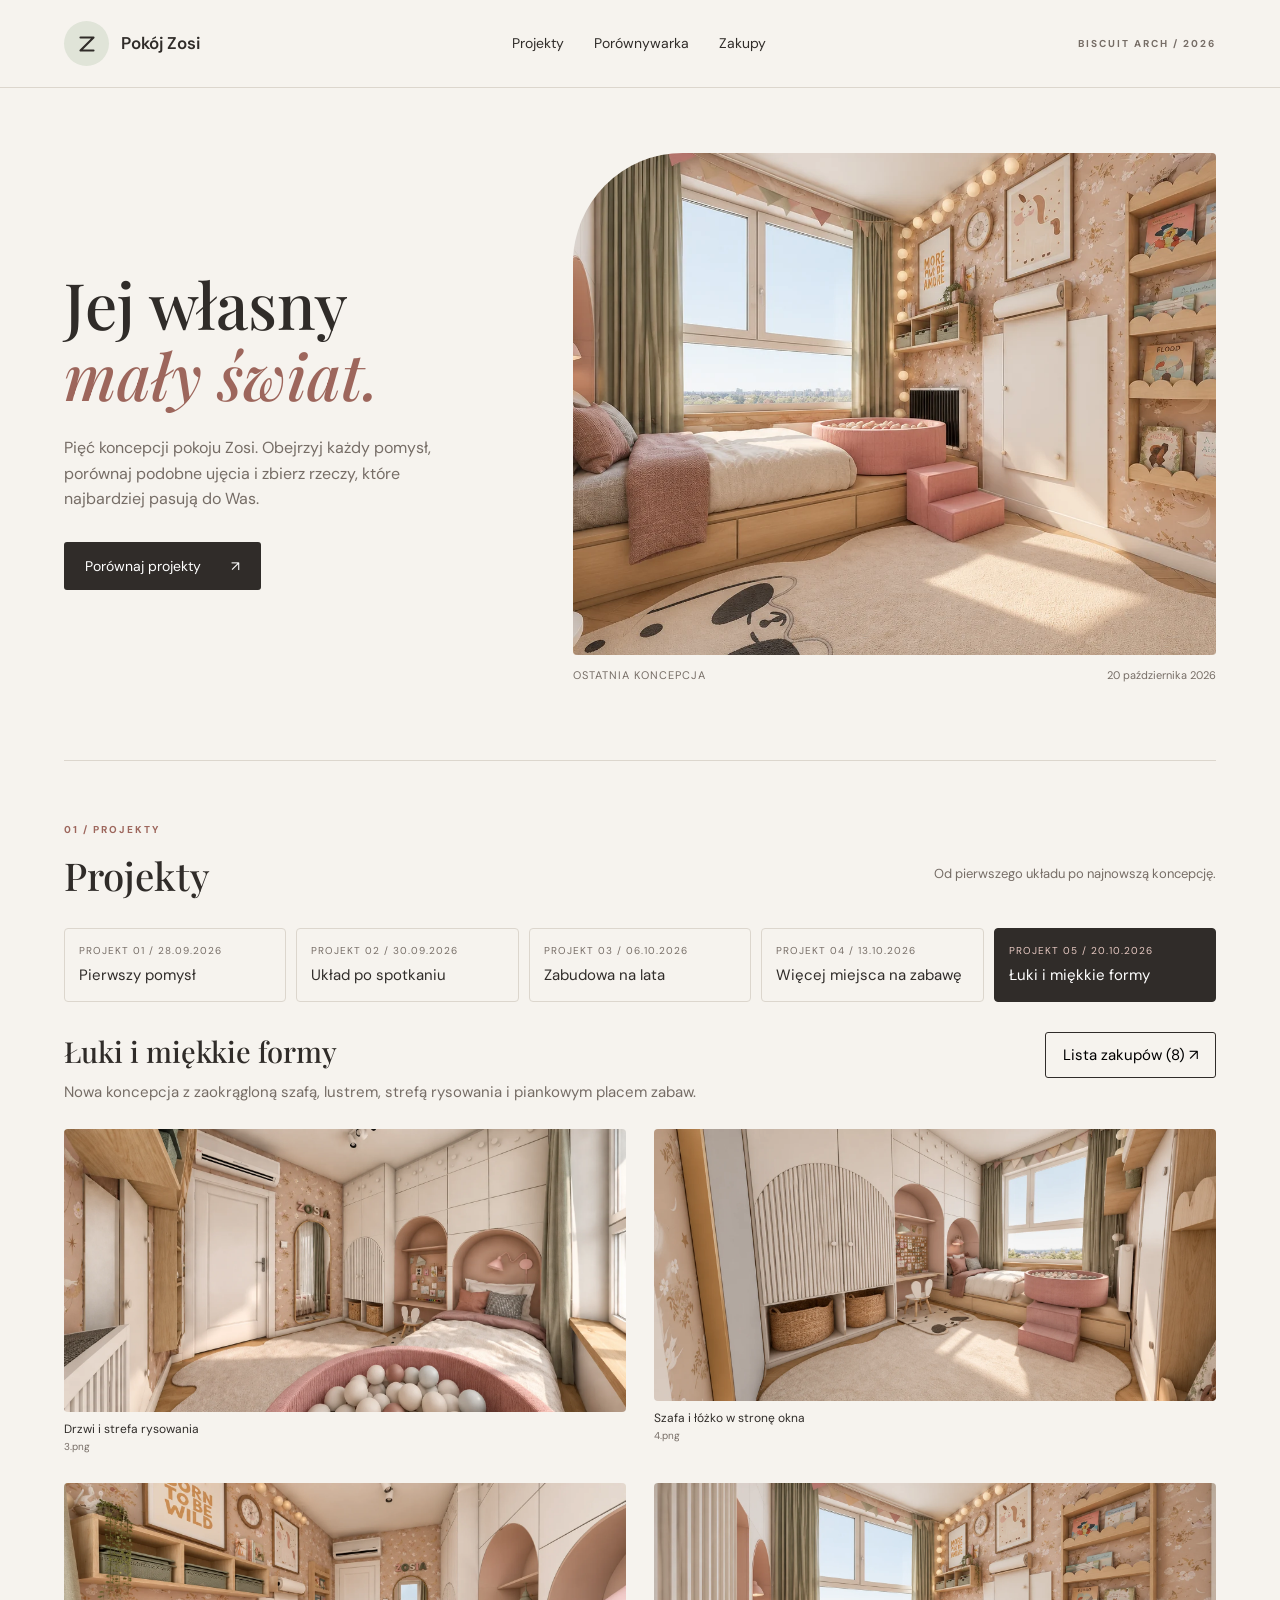
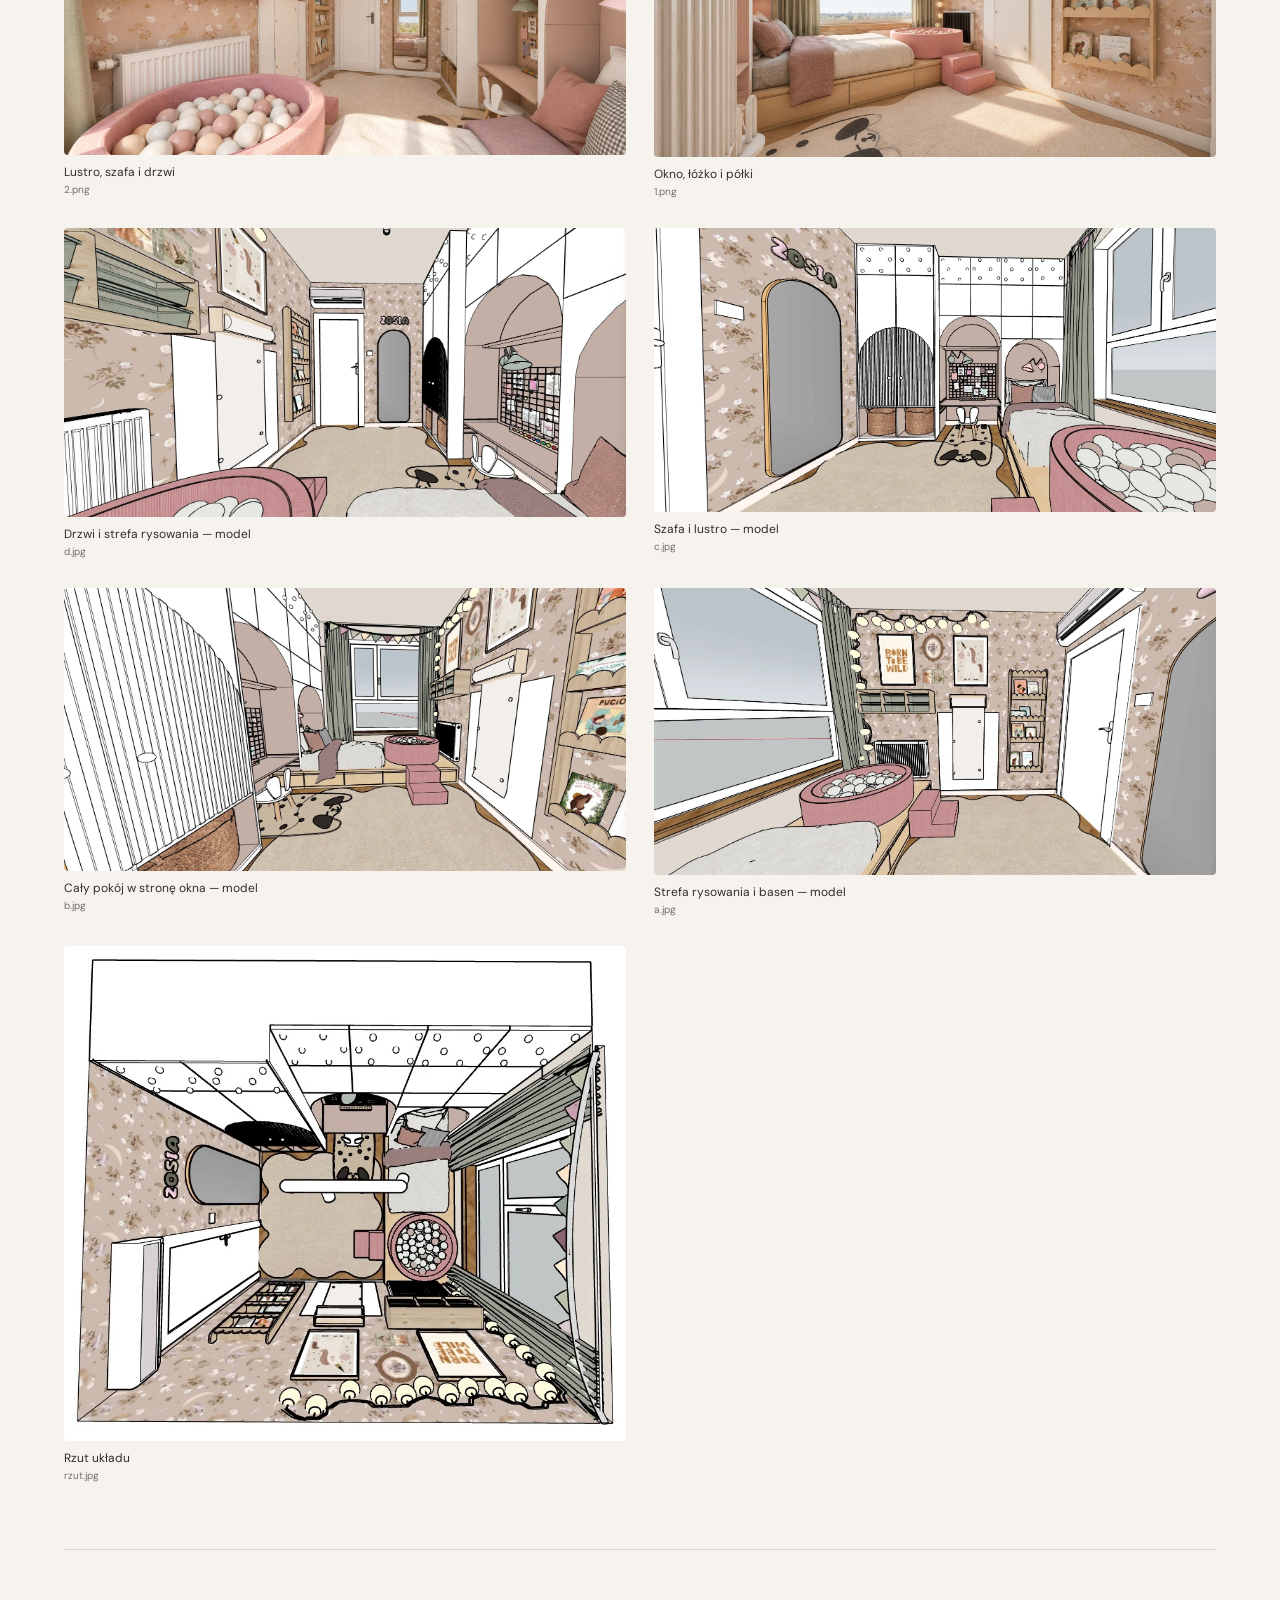
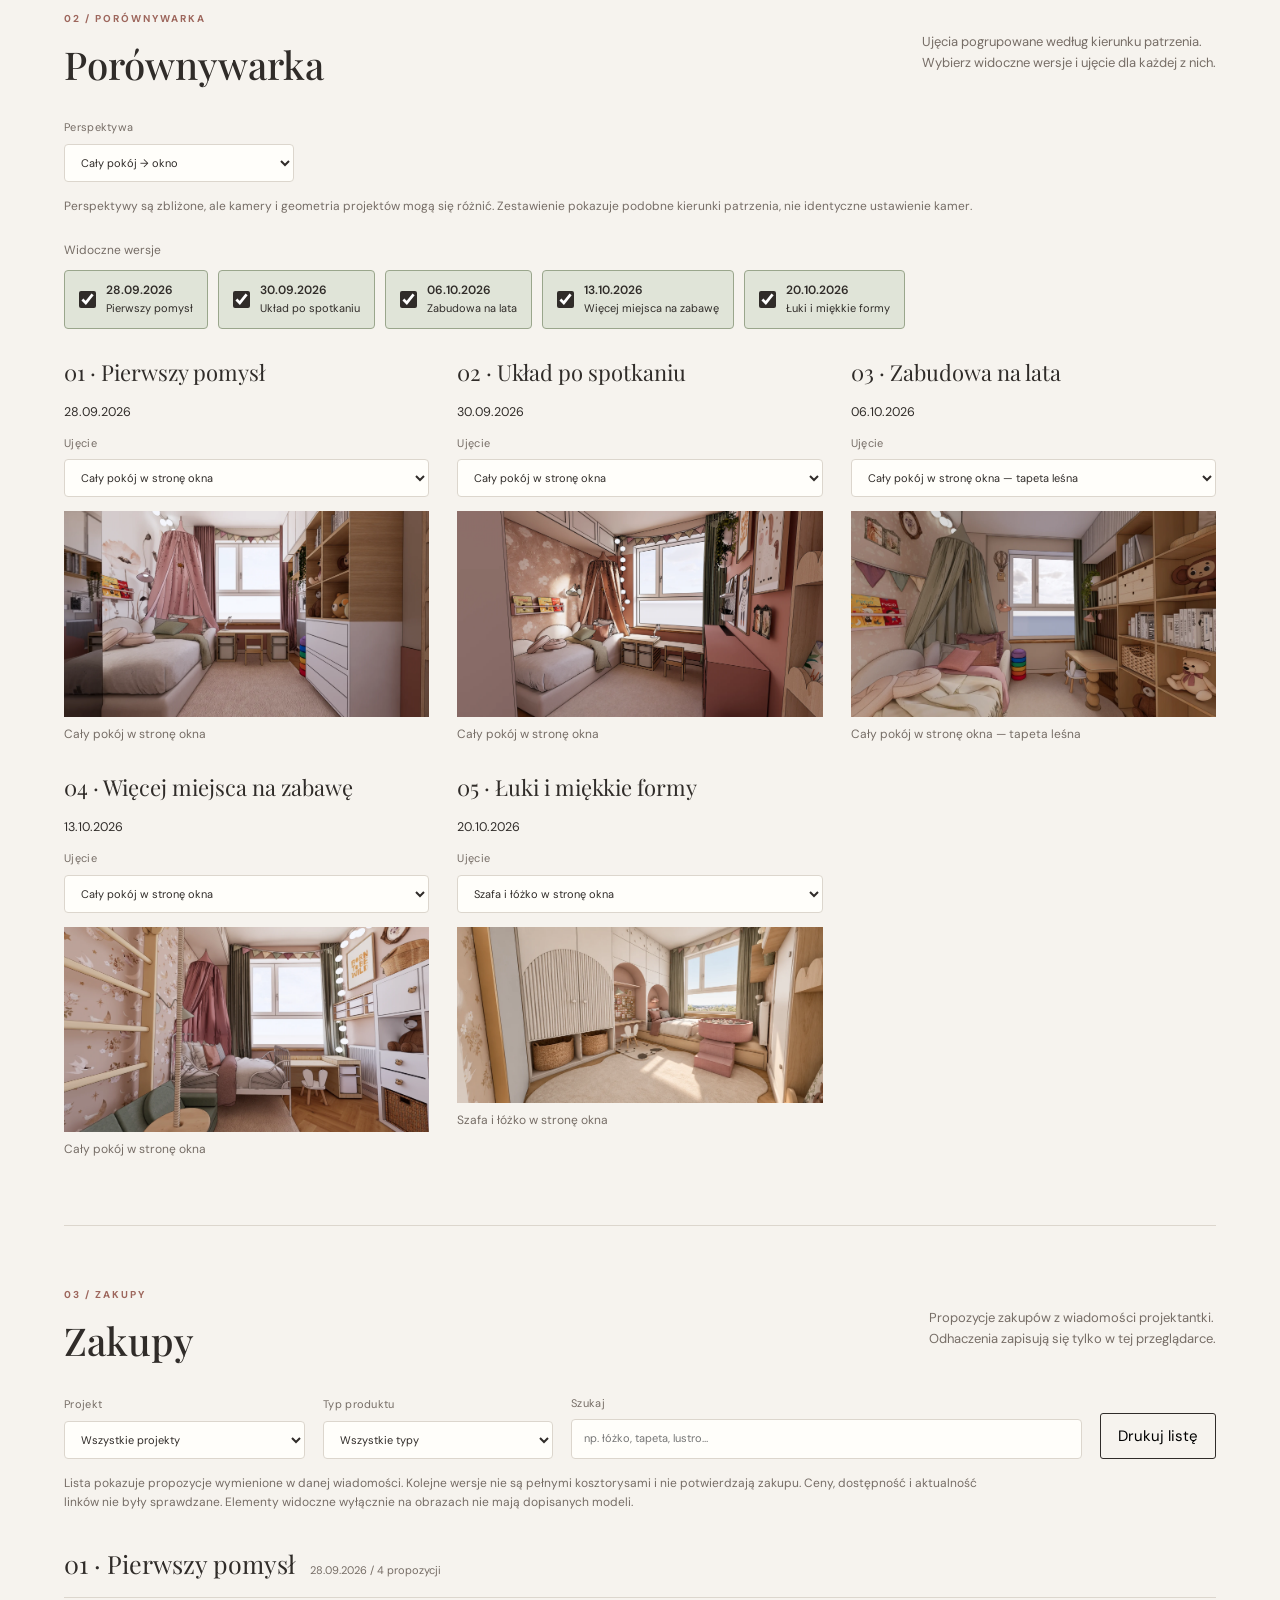
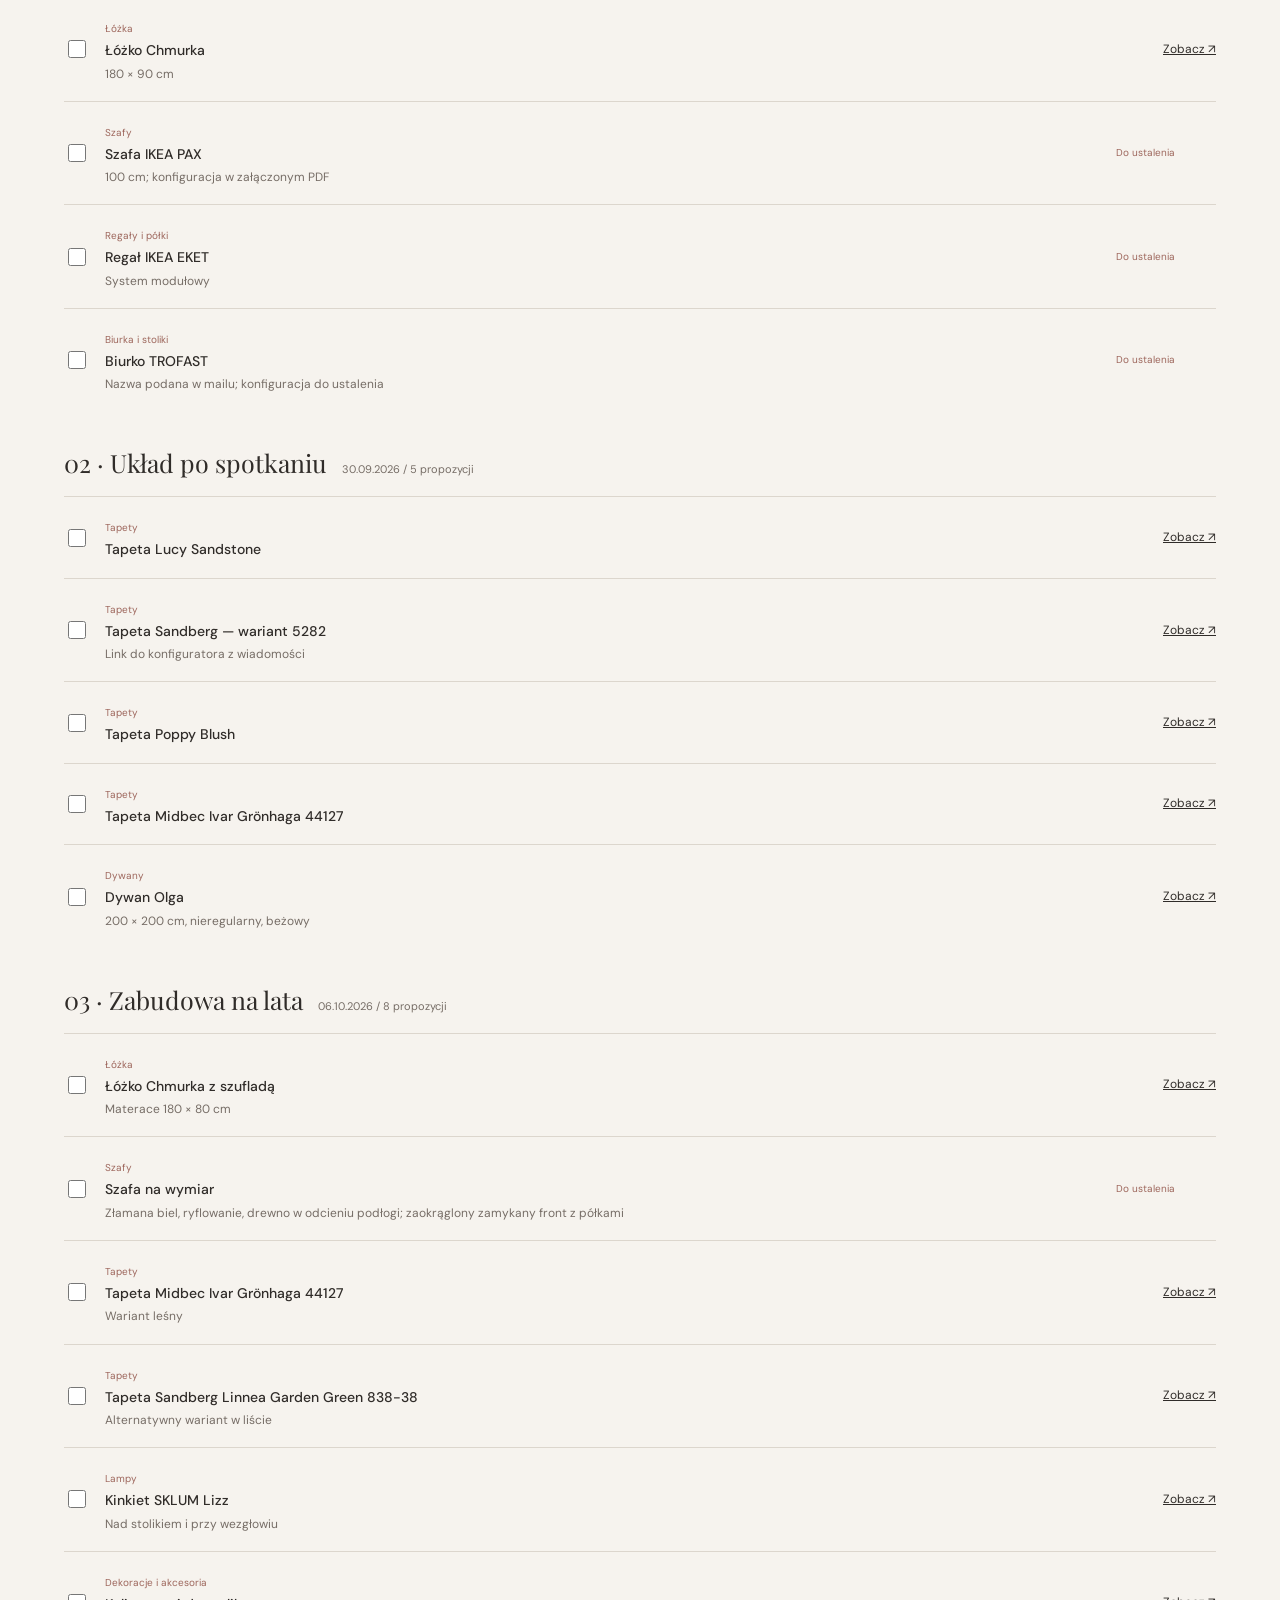
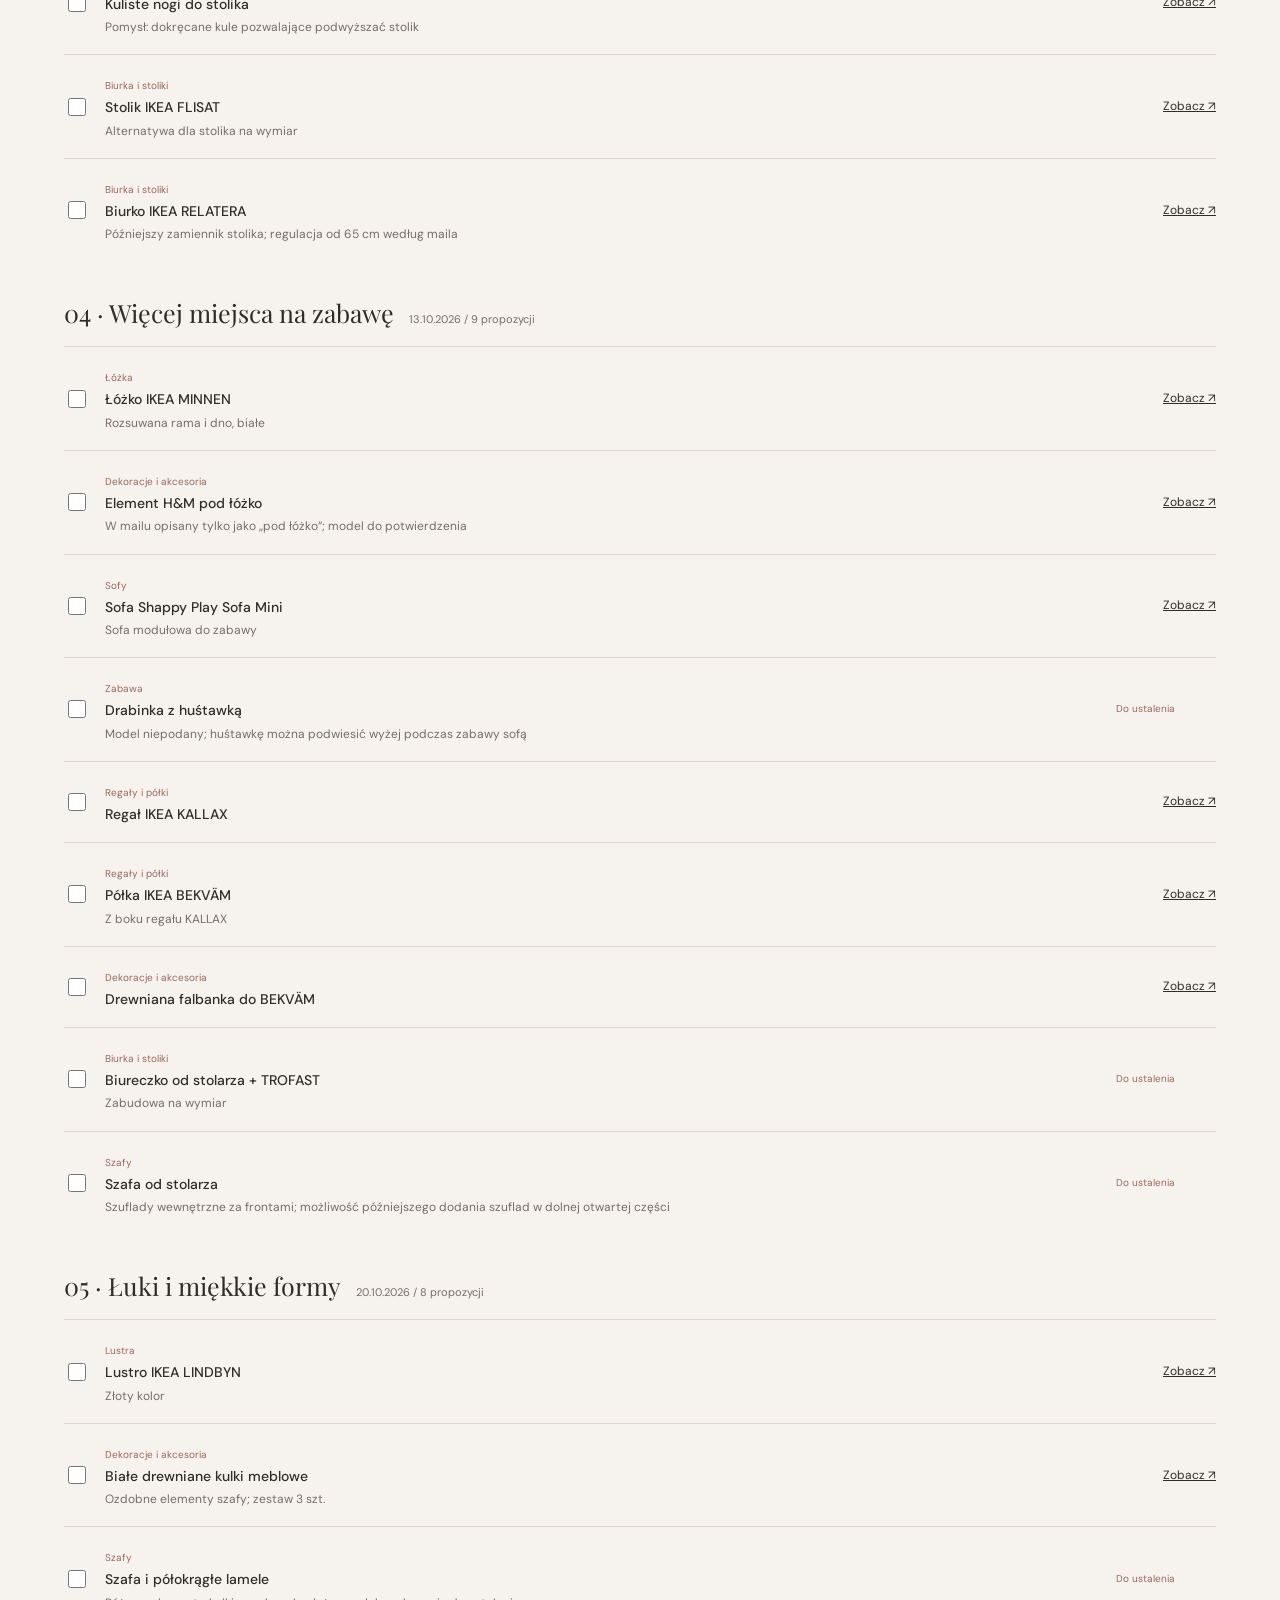
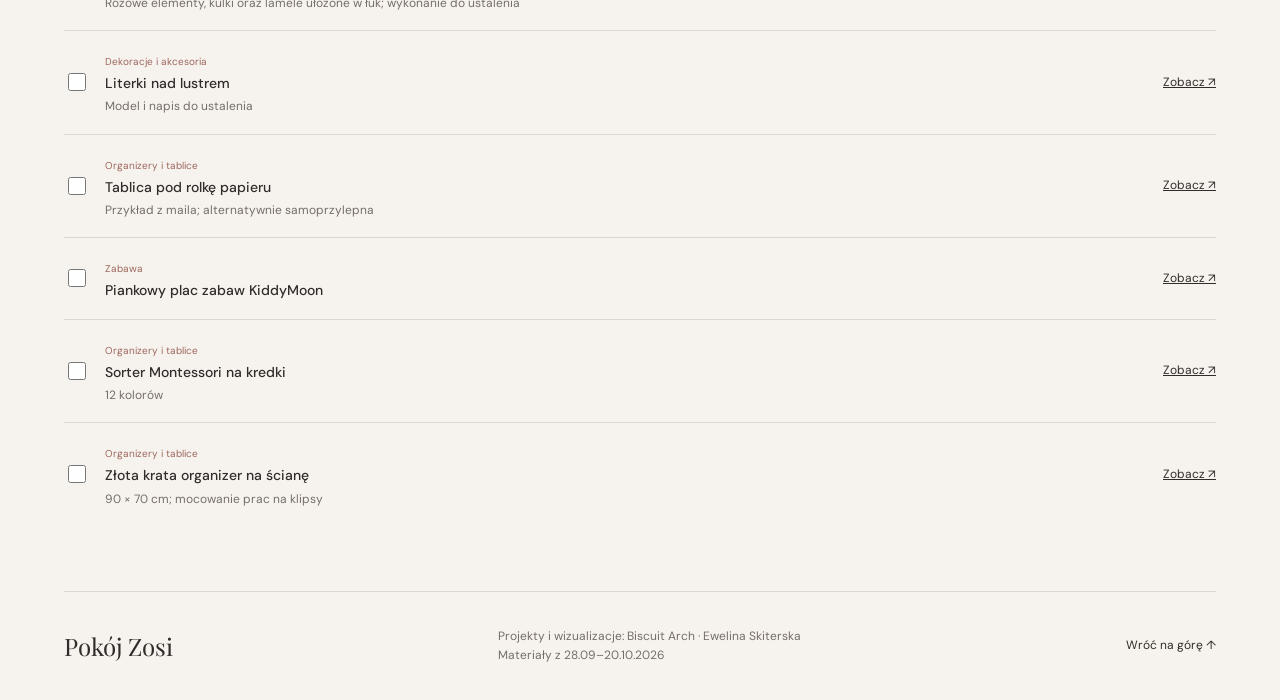
==== commit 3eec96fb: "Categorize shopping proposals and add product type filter" ====
--- a/pokoj-zosi/index.html
+++ b/pokoj-zosi/index.html
@@ -1,9 +1,9 @@
-<!doctype html><html lang="pl"><head><meta charset="utf-8"><meta name="viewport" content="width=device-width,initial-scale=1"><meta name="robots" content="noindex,nofollow"><meta name="theme-color" content="#f3eee8"><title>Pokój Zosi · pięć pomysłów</title><link rel="stylesheet" href="style.css?v=20261022-versions"><script defer src="data.js"></script><script defer src="app.js?v=20261022-versions"></script></head><body>
+<!doctype html><html lang="pl"><head><meta charset="utf-8"><meta name="viewport" content="width=device-width,initial-scale=1"><meta name="robots" content="noindex,nofollow"><meta name="theme-color" content="#f3eee8"><title>Pokój Zosi · pięć pomysłów</title><link rel="stylesheet" href="style.css?v=20261022-shopping-types"><script defer src="data.js?v=20261022-shopping-types"></script><script defer src="app.js?v=20261022-shopping-types"></script></head><body>
 <header><a class="brand" href="#projekty"><span class="mark" aria-hidden="true"><svg viewBox="0 0 24 24" fill="none" focusable="false"><path d="M6 6H18L6 18H18" stroke="currentColor" stroke-width="2" stroke-linecap="round" stroke-linejoin="round"/></svg></span> Pokój Zosi</a><nav aria-label="Główna"><a href="#projekty">Projekty</a><a href="#porownaj">Porównywarka</a><a href="#zakupy">Zakupy</a></nav><span class="studio">BISCUIT ARCH / 2026</span></header>
 <main><section class="intro"><div><h1>Jej własny<br><em>mały świat.</em></h1><p>Pięć koncepcji pokoju Zosi. Obejrzyj każdy pomysł, porównaj podobne ujęcia i zbierz rzeczy, które najbardziej pasują do Was.</p><a href="#porownaj" class="primary">Porównaj projekty <span>↗</span></a></div><figure class="hero"><img src="assets/p4-7.webp" alt="Najnowsza koncepcja pokoju: łóżko przy oknie i pastelowa zabudowa"><figcaption><span>OSTATNIA KONCEPCJA</span> 20 października 2026</figcaption></figure></section>
 <section id="projekty" class="section"><div class="section-title"><div><span class="eyebrow">01 / PROJEKTY</span><h2>Projekty</h2></div><p>Od pierwszego układu po najnowszą koncepcję.</p></div><div id="project-tabs" class="tabs" role="tablist" aria-label="Wersja projektu"></div><div id="project-detail"></div></section>
 <section id="porownaj" class="section compare-section"><div class="section-title"><div><span class="eyebrow">02 / PORÓWNYWARKA</span><h2>Porównywarka</h2></div><p>Ujęcia pogrupowane według kierunku patrzenia.<br>Wybierz widoczne wersje i ujęcie dla każdej z nich.</p></div><div class="compare-controls"><label>Perspektywa<select id="angle"><option value="wide">Cały pokój → okno</option><option value="window">Okno i sąsiednie meble</option><option value="bed">Łóżko i miejsce odpoczynku</option><option value="door">W stronę drzwi</option><option value="storage">Szafa i regały</option><option value="play">Strefa zabawy</option><option value="plan">Rzuty / widok z góry</option><option value="all">Wszystkie ujęcia</option></select></label></div><p class="note">Perspektywy są zbliżone, ale kamery i geometria projektów mogą się różnić. Zestawienie pokazuje podobne kierunki patrzenia, nie identyczne ustawienie kamer.</p><fieldset class="compare-versions"><legend>Widoczne wersje</legend><div id="compare-projects"></div></fieldset><div id="compare-body"></div></section>
-<section id="zakupy" class="section"><div class="section-title"><div><span class="eyebrow">03 / ZAKUPY</span><h2>Zakupy</h2></div><p>Propozycje zakupów z wiadomości projektantki.<br>Odhaczenia zapisują się tylko w tej przeglądarce.</p></div><div class="shopping-toolbar"><label>Projekt<select id="shopping-project"><option value="all">Wszystkie projekty</option></select></label><label>Szukaj<input id="shopping-search" type="search" placeholder="np. łóżko, tapeta, lustro…"></label><button id="print" class="outline">Drukuj listę</button></div><p class="note">Lista pokazuje propozycje wymienione w danej wiadomości. Kolejne wersje nie są pełnymi kosztorysami i nie potwierdzają zakupu. Ceny, dostępność i aktualność linków nie były sprawdzane. Elementy widoczne wyłącznie na obrazach nie mają dopisanych modeli.</p><div id="shopping-list"></div></section>
+<section id="zakupy" class="section"><div class="section-title"><div><span class="eyebrow">03 / ZAKUPY</span><h2>Zakupy</h2></div><p>Propozycje zakupów z wiadomości projektantki.<br>Odhaczenia zapisują się tylko w tej przeglądarce.</p></div><div class="shopping-toolbar"><label>Projekt<select id="shopping-project"><option value="all">Wszystkie projekty</option></select></label><label>Typ produktu<select id="shopping-type"><option value="all">Wszystkie typy</option></select></label><label>Szukaj<input id="shopping-search" type="search" placeholder="np. łóżko, tapeta, lustro…"></label><button id="print" class="outline">Drukuj listę</button></div><p class="note">Lista pokazuje propozycje wymienione w danej wiadomości. Kolejne wersje nie są pełnymi kosztorysami i nie potwierdzają zakupu. Ceny, dostępność i aktualność linków nie były sprawdzane. Elementy widoczne wyłącznie na obrazach nie mają dopisanych modeli.</p><div id="shopping-list"></div></section>
 <footer><b>Pokój Zosi</b><span>Projekty i wizualizacje: Biscuit Arch · Ewelina Skiterska<br>Materiały z 28.09–20.10.2026</span><a href="#">Wróć na górę ↑</a></footer></main>
 <dialog id="lightbox"><button id="close-lightbox" aria-label="Zamknij podgląd">×</button><img alt=""><p></p><a target="_blank" rel="noopener">Otwórz obraz w pełnym rozmiarze ↗</a></dialog>
 </body></html>
--- a/pokoj-zosi/style.css
+++ b/pokoj-zosi/style.css
@@ -1,5 +1,5 @@
 @import url('https://fonts.googleapis.com/css2?family=DM+Sans:wght@400;500;600;700&family=Playfair+Display:ital,wght@0,500;0,600;1,500&display=swap');
-:root{--paper:#f6f3ee;--ink:#302c29;--muted:#766d66;--line:#dcd6cd;--rose:#9d665c;--sage:#e0e4d8;--serif:'Playfair Display',Georgia,serif;--sans:'DM Sans',Arial,sans-serif}*{box-sizing:border-box}html{scroll-behavior:smooth;scroll-padding-top:100px}body{margin:0;background:var(--paper);color:var(--ink);font:15px/1.6 var(--sans)}button,input,select{font:inherit}button,a,select,input{touch-action:manipulation}button,a{ -webkit-tap-highlight-color:transparent}a{color:inherit;text-decoration:none}button{cursor:pointer}button:focus-visible,a:focus-visible,select:focus-visible,input:focus-visible{outline:3px solid var(--rose);outline-offset:4px}header{height:88px;padding:0 5%;display:flex;align-items:center;justify-content:space-between;border-bottom:1px solid var(--line);background:var(--paper);position:sticky;top:0;z-index:5}.brand{display:flex;align-items:center;gap:12px;font-size:17px;font-weight:600;white-space:nowrap;flex-shrink:0}.mark{display:grid;place-items:center;flex-shrink:0;width:45px;height:45px;border-radius:50%;background:var(--sage);line-height:1}.mark svg{display:block;width:26px;height:26px}nav{display:flex;gap:30px}nav a{font-size:14px}.studio,.eyebrow{font-size:10px;font-weight:700;letter-spacing:2px}.studio{color:var(--muted)}main{max-width:1600px;margin:auto;padding:0 5%}.intro{display:grid;grid-template-columns:0.8fr 1.2fr;gap:7%;padding:65px 0 75px;align-items:center}.eyebrow{color:var(--rose)}h1{font:500 clamp(48px,5vw,78px)/1.1 var(--serif);margin:22px 0}h1 em{color:var(--rose)}.intro p{color:var(--muted);max-width:380px;margin:25px 0 30px;font-size:16px}.primary{display:inline-flex;background:var(--ink);color:white;padding:13px 21px;gap:30px;border-radius:3px;font-size:14px}.stats{display:flex;gap:38px;margin-top:40px;color:var(--muted);font-size:12px}.stats b{font:29px var(--serif);color:var(--ink);margin-right:6px}.hero{margin:0;position:relative}.hero img{width:100%;display:block;aspect-ratio:1.28;object-fit:cover;border-radius:110px 4px 4px 4px}.hero figcaption{display:flex;justify-content:space-between;font-size:11px;color:var(--muted);margin-top:12px}.hero figcaption span{letter-spacing:1px}.section{padding:55px 0 65px;border-top:1px solid var(--line)}.section-title{display:flex;justify-content:space-between;align-items:flex-end;gap:30px;margin-bottom:30px}h2{font:500 clamp(29px,3vw,43px)/1.2 var(--serif);margin:12px 0 0}.section-title p{color:var(--muted);font-size:13px;max-width:340px}.tabs{display:grid;grid-template-columns:repeat(5,1fr);gap:10px;margin-bottom:30px}.tab{background:transparent;border:1px solid var(--line);border-radius:4px;padding:14px;text-align:left;color:var(--ink)}.tab small{display:block;font-size:10px;letter-spacing:1px;margin-bottom:4px;color:var(--muted)}.tab.active{background:var(--ink);color:white;border-color:var(--ink)}.tab.active small{color:#e7c9c2}.project-head{display:flex;justify-content:space-between;gap:25px;margin-bottom:25px}.project-head h3{font:500 29px var(--serif);margin:0 0 10px}.project-head p{max-width:650px;color:var(--muted);margin:0}.outline{border:1px solid var(--ink);border-radius:3px;background:transparent;padding:10px 17px;align-self:flex-start;white-space:nowrap}.gallery{display:grid;grid-template-columns:repeat(2,minmax(0,1fr));gap:28px;align-items:start}.image-card{margin:0}.image-card button{display:block;padding:0;border:0;background:transparent;width:100%;overflow:hidden;border-radius:4px}.image-card img{display:block;width:100%;height:auto;transition:transform .25s}.image-card button:hover img{transform:scale(1.025)}.image-card figcaption{margin-top:8px;font-size:12px}.image-card small{display:block;color:var(--muted);font-size:10px}.pdf{display:inline-block;margin-top:20px;text-decoration:underline}.compare-controls,.shopping-toolbar{display:flex;justify-content:space-between;align-items:flex-end;gap:18px;margin-top:32px}label{display:flex;flex-direction:column;gap:7px;font-size:11px;letter-spacing:.3px;color:var(--muted)}select,input[type=search]{border:1px solid var(--line);border-radius:4px;background:#fffefa;color:var(--ink);padding:10px 12px;min-width:230px;max-width:100%}.note{font-size:12px;color:var(--muted);margin:15px 0 25px;max-width:950px}.panel-controls{display:flex;gap:12px;margin-bottom:14px}.panel-controls label{flex:1;min-width:0}.panel-controls select{min-width:0;width:100%}.compare-img{background:transparent;border-radius:4px;display:block;width:100%;border:0;padding:0}.compare-img img{display:block;width:100%;height:auto}.compare-caption{font-size:12px;margin-top:8px;color:var(--muted)}.empty{padding:60px 25px;border:1px dashed var(--line);text-align:center;color:var(--muted)}.all-grid{display:grid;grid-template-columns:repeat(3,minmax(0,1fr));gap:28px;align-items:start}.all-grid[data-count="1"]{grid-template-columns:minmax(0,1fr)}.all-grid[data-count="2"]{grid-template-columns:repeat(2,minmax(0,1fr))}.all-grid article{min-width:0}.all-grid h3{font:22px var(--serif);margin:0 0 12px}.all-grid .panel-controls{margin-top:12px}.shopping-toolbar label:nth-child(2){flex:1}.shopping-toolbar .outline{align-self:flex-end}.shopping-group h3{font:25px var(--serif);margin:35px 0 17px}.shopping-group h3 small{font:11px var(--sans);color:var(--muted);margin-left:15px}.shopping-row{display:grid;grid-template-columns:28px 1fr 100px;gap:13px;padding:17px 0;border-top:1px solid var(--line);align-items:center}.shopping-row input{accent-color:var(--rose);width:18px;height:18px}.shopping-row h4{font-size:14px;font-weight:500;margin:0}.shopping-row p{font-size:12px;margin:3px 0 0;color:var(--muted)}.shopping-row a{font-size:12px;text-align:right;text-decoration:underline}.shopping-row .tag{font-size:10px;color:var(--rose)}.shopping-row:has(input:checked) h4{text-decoration:line-through;color:var(--muted)}footer{border-top:1px solid var(--line);padding:35px 0;display:flex;justify-content:space-between;align-items:center;font-size:12px;gap:20px}footer b{font:24px var(--serif)}footer span{color:var(--muted)}dialog{border:0;border-radius:7px;padding:20px;background:var(--paper);max-width:95vw;max-height:96vh}dialog::backdrop{background:#181512dc}dialog img{display:block;max-width:88vw;max-height:77vh;object-fit:contain}dialog p,dialog a{font-size:12px}#close-lightbox{position:absolute;right:10px;top:10px;border:0;background:white;border-radius:50%;width:38px;height:38px;font-size:26px;box-shadow:0 1px 10px #0003}
+:root{--paper:#f6f3ee;--ink:#302c29;--muted:#766d66;--line:#dcd6cd;--rose:#9d665c;--sage:#e0e4d8;--serif:'Playfair Display',Georgia,serif;--sans:'DM Sans',Arial,sans-serif}*{box-sizing:border-box}html{scroll-behavior:smooth;scroll-padding-top:100px}body{margin:0;background:var(--paper);color:var(--ink);font:15px/1.6 var(--sans)}button,input,select{font:inherit}button,a,select,input{touch-action:manipulation}button,a{ -webkit-tap-highlight-color:transparent}a{color:inherit;text-decoration:none}button{cursor:pointer}button:focus-visible,a:focus-visible,select:focus-visible,input:focus-visible{outline:3px solid var(--rose);outline-offset:4px}header{height:88px;padding:0 5%;display:flex;align-items:center;justify-content:space-between;border-bottom:1px solid var(--line);background:var(--paper);position:sticky;top:0;z-index:5}.brand{display:flex;align-items:center;gap:12px;font-size:17px;font-weight:600;white-space:nowrap;flex-shrink:0}.mark{display:grid;place-items:center;flex-shrink:0;width:45px;height:45px;border-radius:50%;background:var(--sage);line-height:1}.mark svg{display:block;width:26px;height:26px}nav{display:flex;gap:30px}nav a{font-size:14px}.studio,.eyebrow{font-size:10px;font-weight:700;letter-spacing:2px}.studio{color:var(--muted)}main{max-width:1600px;margin:auto;padding:0 5%}.intro{display:grid;grid-template-columns:0.8fr 1.2fr;gap:7%;padding:65px 0 75px;align-items:center}.eyebrow{color:var(--rose)}h1{font:500 clamp(48px,5vw,78px)/1.1 var(--serif);margin:22px 0}h1 em{color:var(--rose)}.intro p{color:var(--muted);max-width:380px;margin:25px 0 30px;font-size:16px}.primary{display:inline-flex;background:var(--ink);color:white;padding:13px 21px;gap:30px;border-radius:3px;font-size:14px}.stats{display:flex;gap:38px;margin-top:40px;color:var(--muted);font-size:12px}.stats b{font:29px var(--serif);color:var(--ink);margin-right:6px}.hero{margin:0;position:relative}.hero img{width:100%;display:block;aspect-ratio:1.28;object-fit:cover;border-radius:110px 4px 4px 4px}.hero figcaption{display:flex;justify-content:space-between;font-size:11px;color:var(--muted);margin-top:12px}.hero figcaption span{letter-spacing:1px}.section{padding:55px 0 65px;border-top:1px solid var(--line)}.section-title{display:flex;justify-content:space-between;align-items:flex-end;gap:30px;margin-bottom:30px}h2{font:500 clamp(29px,3vw,43px)/1.2 var(--serif);margin:12px 0 0}.section-title p{color:var(--muted);font-size:13px;max-width:340px}.tabs{display:grid;grid-template-columns:repeat(5,1fr);gap:10px;margin-bottom:30px}.tab{background:transparent;border:1px solid var(--line);border-radius:4px;padding:14px;text-align:left;color:var(--ink)}.tab small{display:block;font-size:10px;letter-spacing:1px;margin-bottom:4px;color:var(--muted)}.tab.active{background:var(--ink);color:white;border-color:var(--ink)}.tab.active small{color:#e7c9c2}.project-head{display:flex;justify-content:space-between;gap:25px;margin-bottom:25px}.project-head h3{font:500 29px var(--serif);margin:0 0 10px}.project-head p{max-width:650px;color:var(--muted);margin:0}.outline{border:1px solid var(--ink);border-radius:3px;background:transparent;padding:10px 17px;align-self:flex-start;white-space:nowrap}.gallery{display:grid;grid-template-columns:repeat(2,minmax(0,1fr));gap:28px;align-items:start}.image-card{margin:0}.image-card button{display:block;padding:0;border:0;background:transparent;width:100%;overflow:hidden;border-radius:4px}.image-card img{display:block;width:100%;height:auto;transition:transform .25s}.image-card button:hover img{transform:scale(1.025)}.image-card figcaption{margin-top:8px;font-size:12px}.image-card small{display:block;color:var(--muted);font-size:10px}.pdf{display:inline-block;margin-top:20px;text-decoration:underline}.compare-controls,.shopping-toolbar{display:flex;justify-content:space-between;align-items:flex-end;gap:18px;margin-top:32px}label{display:flex;flex-direction:column;gap:7px;font-size:11px;letter-spacing:.3px;color:var(--muted)}select,input[type=search]{border:1px solid var(--line);border-radius:4px;background:#fffefa;color:var(--ink);padding:10px 12px;min-width:230px;max-width:100%}.note{font-size:12px;color:var(--muted);margin:15px 0 25px;max-width:950px}.panel-controls{display:flex;gap:12px;margin-bottom:14px}.panel-controls label{flex:1;min-width:0}.panel-controls select{min-width:0;width:100%}.compare-img{background:transparent;border-radius:4px;display:block;width:100%;border:0;padding:0}.compare-img img{display:block;width:100%;height:auto}.compare-caption{font-size:12px;margin-top:8px;color:var(--muted)}.empty{padding:60px 25px;border:1px dashed var(--line);text-align:center;color:var(--muted)}.all-grid{display:grid;grid-template-columns:repeat(3,minmax(0,1fr));gap:28px;align-items:start}.all-grid[data-count="1"]{grid-template-columns:minmax(0,1fr)}.all-grid[data-count="2"]{grid-template-columns:repeat(2,minmax(0,1fr))}.all-grid article{min-width:0}.all-grid h3{font:22px var(--serif);margin:0 0 12px}.all-grid .panel-controls{margin-top:12px}.shopping-toolbar label:has(input[type=search]){flex:1}.shopping-toolbar .outline{align-self:flex-end}.shopping-group h3{font:25px var(--serif);margin:35px 0 17px}.shopping-group h3 small{font:11px var(--sans);color:var(--muted);margin-left:15px}.shopping-row{display:grid;grid-template-columns:28px 1fr 100px;gap:13px;padding:17px 0;border-top:1px solid var(--line);align-items:center}.shopping-row input{accent-color:var(--rose);width:18px;height:18px}.shopping-row h4{font-size:14px;font-weight:500;margin:0}.shopping-row p{font-size:12px;margin:3px 0 0;color:var(--muted)}.shopping-row a{font-size:12px;text-align:right;text-decoration:underline}.shopping-row .tag{font-size:10px;color:var(--rose)}.shopping-row:has(input:checked) h4{text-decoration:line-through;color:var(--muted)}footer{border-top:1px solid var(--line);padding:35px 0;display:flex;justify-content:space-between;align-items:center;font-size:12px;gap:20px}footer b{font:24px var(--serif)}footer span{color:var(--muted)}dialog{border:0;border-radius:7px;padding:20px;background:var(--paper);max-width:95vw;max-height:96vh}dialog::backdrop{background:#181512dc}dialog img{display:block;max-width:88vw;max-height:77vh;object-fit:contain}dialog p,dialog a{font-size:12px}#close-lightbox{position:absolute;right:10px;top:10px;border:0;background:white;border-radius:50%;width:38px;height:38px;font-size:26px;box-shadow:0 1px 10px #0003}
 @media(max-width:900px){.studio{display:none}.intro{gap:5%}h1{font-size:50px}.gallery{grid-template-columns:repeat(2,1fr)}.tab{padding:10px;font-size:12px}.compare-controls{align-items:stretch;flex-direction:column}.section-title p{max-width:240px}.panel-controls{flex-direction:column}.shopping-toolbar{flex-wrap:wrap}}
 @media(max-width:600px){header{height:72px;padding:0 5%}.brand{font-size:14px;gap:8px}.mark{width:34px;height:34px}.mark svg{width:21px;height:21px}nav{gap:13px}nav a{font-size:11px}.intro{display:flex;flex-direction:column;padding:40px 0;gap:35px;align-items:stretch}.intro h1{font-size:53px}.intro p{font-size:14px;margin:20px 0}.stats{margin-top:26px}.hero img{aspect-ratio:1.35;border-top-left-radius:75px}.section{padding:35px 0}.section-title{display:block}.section-title p{max-width:none;margin-bottom:0}.tabs{display:flex;overflow:auto;padding-bottom:5px}.tab{flex:0 0 155px}.project-head{display:block}.project-head .outline{margin-top:18px}.gallery{grid-template-columns:minmax(0,1fr);gap:24px}.image-card figcaption{font-size:11px}.image-card small{font-size:9px;overflow-wrap:anywhere}.all-grid{grid-template-columns:1fr}.panel-controls{flex-direction:row;gap:9px}.panel-controls select{font-size:12px;padding:9px 6px}.shopping-toolbar{display:grid;grid-template-columns:1fr}.shopping-toolbar select,.shopping-toolbar input{width:100%;min-width:0}.shopping-toolbar .outline{justify-self:start}.shopping-row{grid-template-columns:25px 1fr 70px}.shopping-group h3 small{display:block;margin:6px 0 0}footer{flex-wrap:wrap}footer span{width:100%;order:3}}
 @media print{header,.intro,#projekty,#porownaj,.shopping-toolbar,.note,footer,.shopping-row input{display:none}main{padding:0}#zakupy{border:0;padding:0}.shopping-row{break-inside:avoid}.shopping-row a:after{content:' (' attr(href) ')';font-size:9px}.shopping-row{grid-template-columns:1fr}.shopping-row a{text-align:left}}
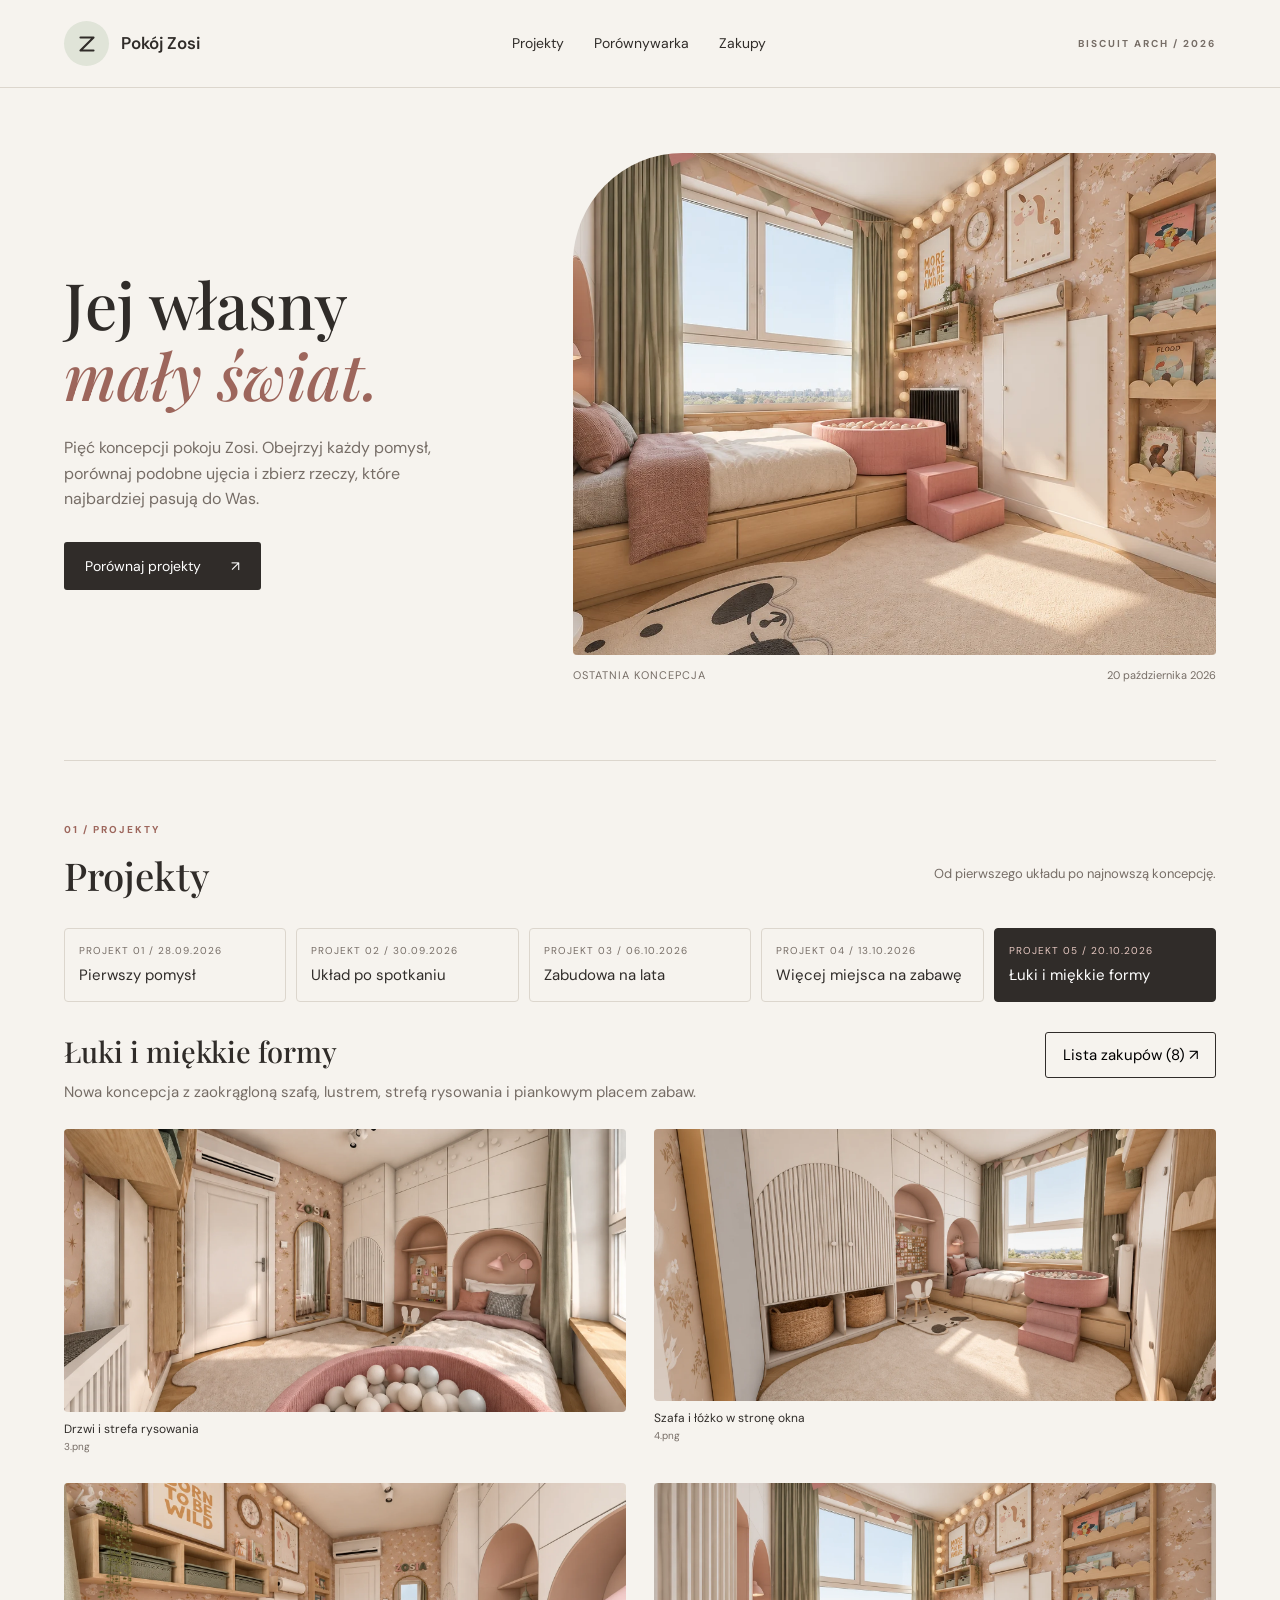
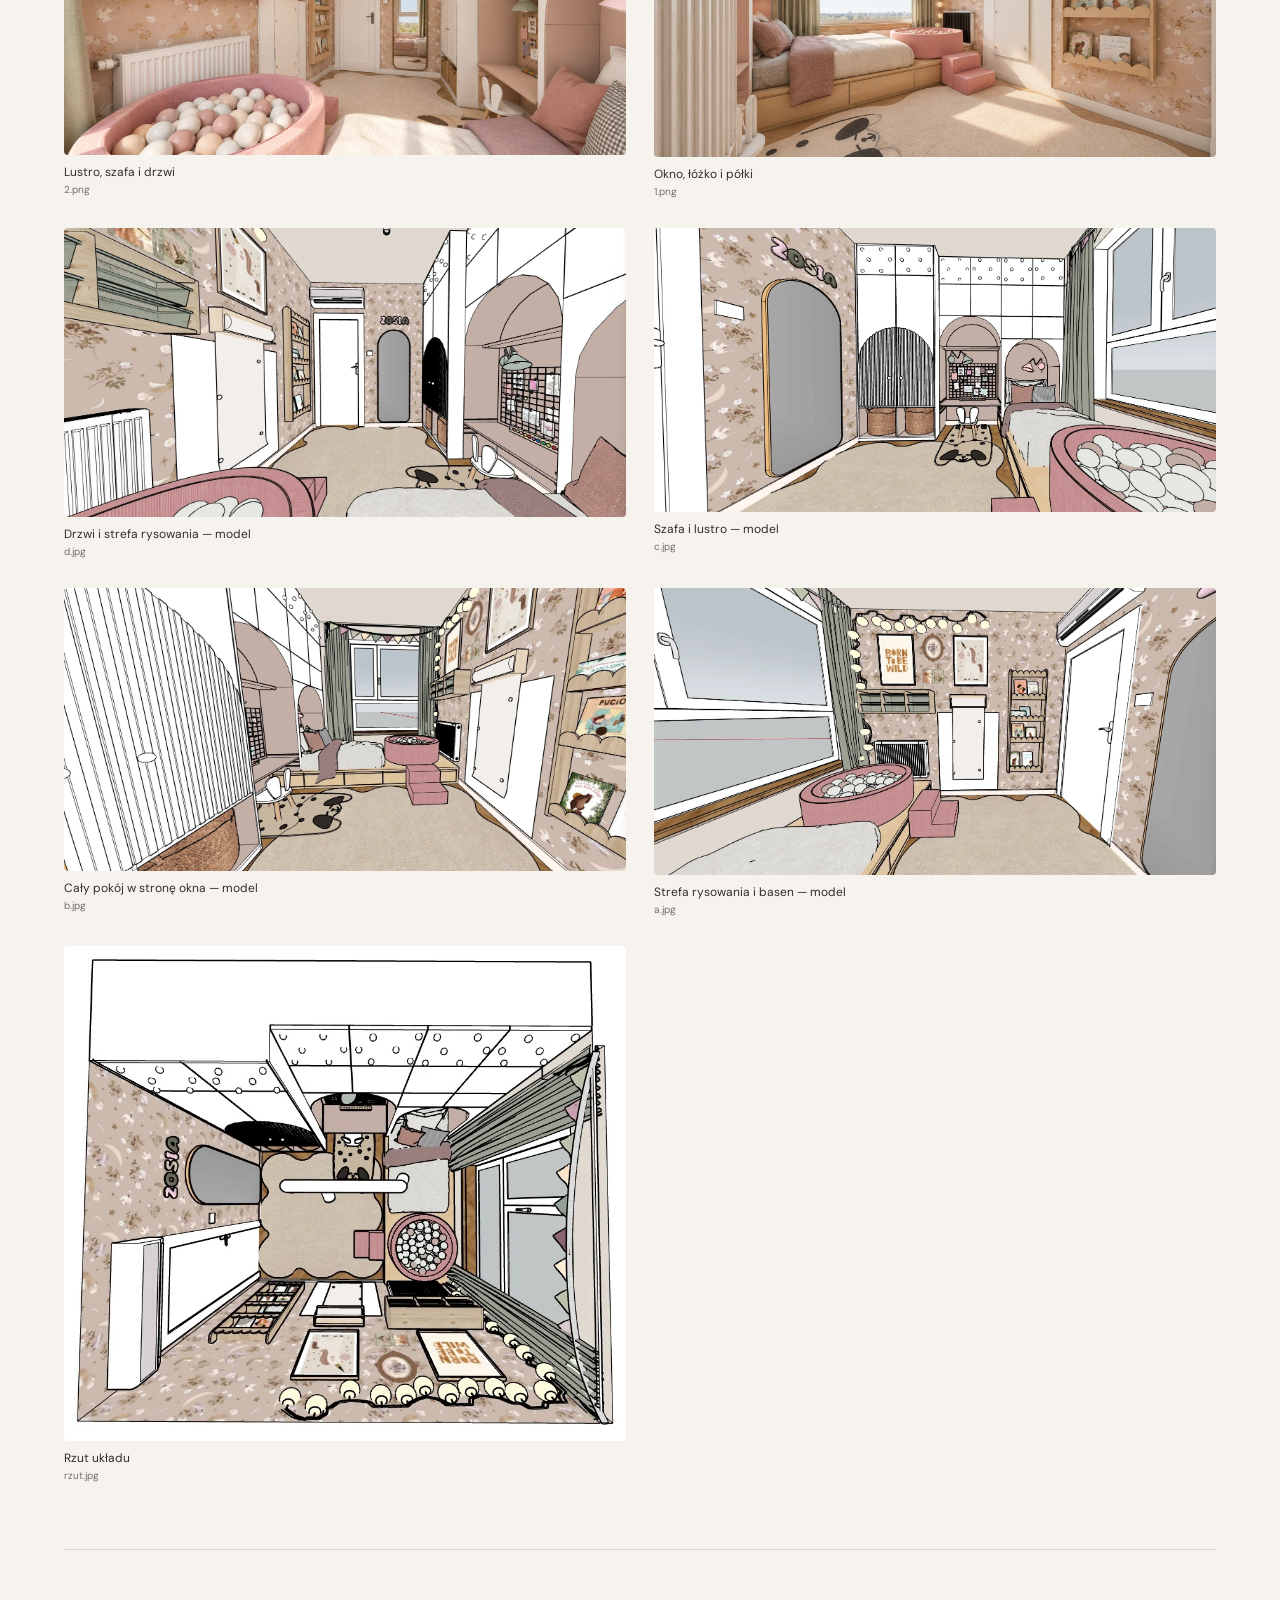
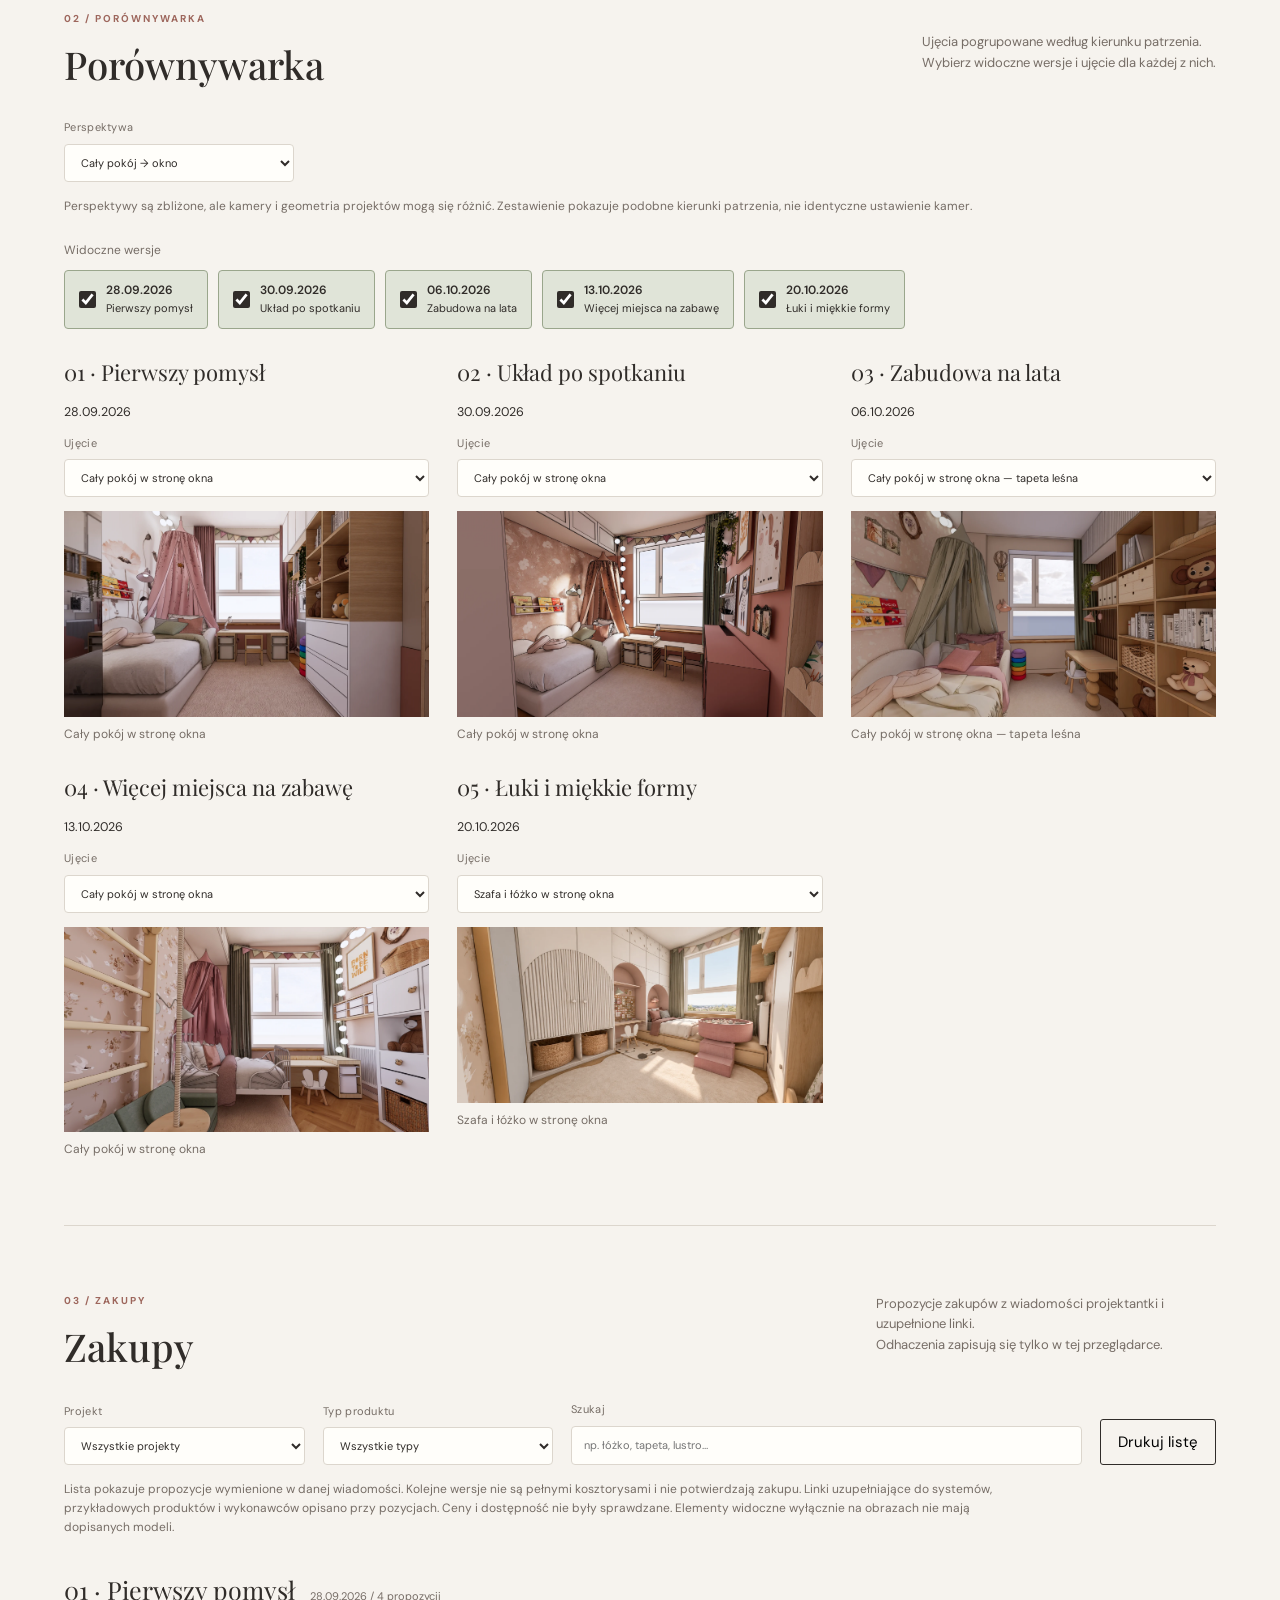
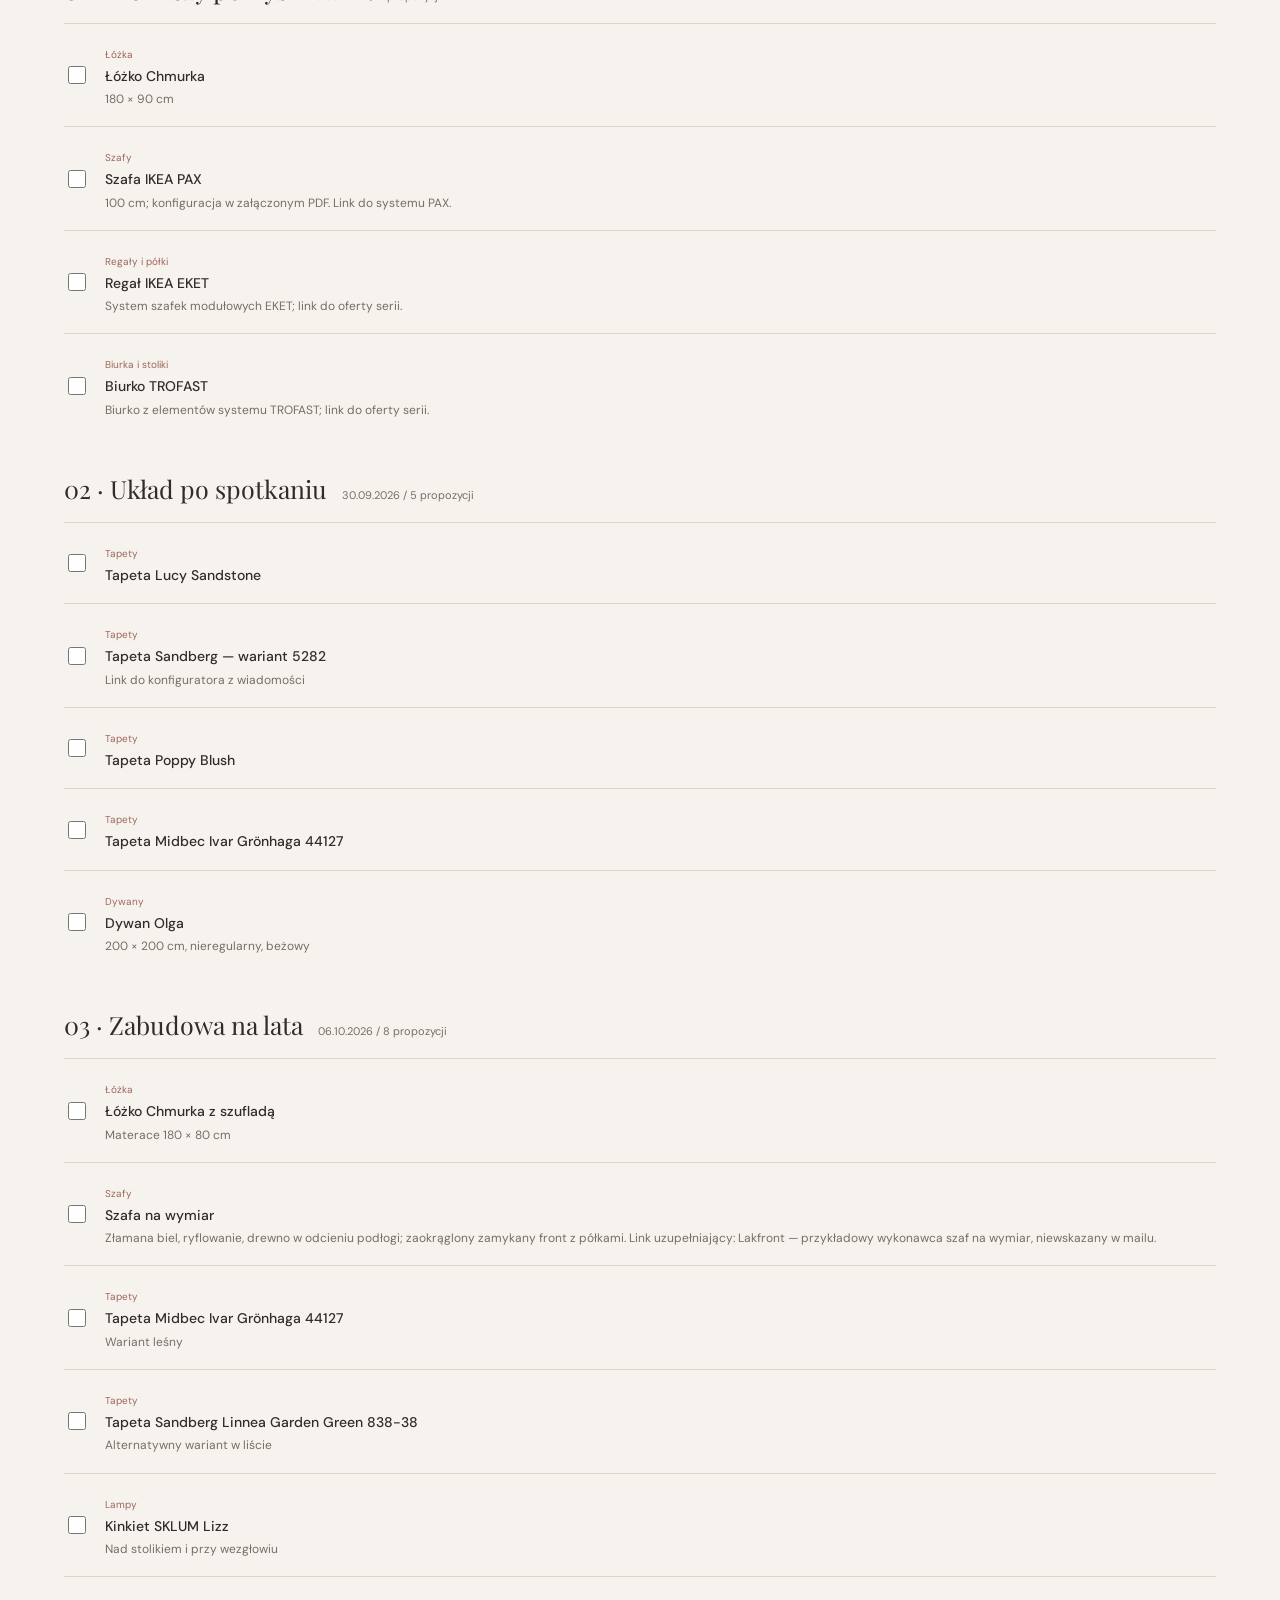
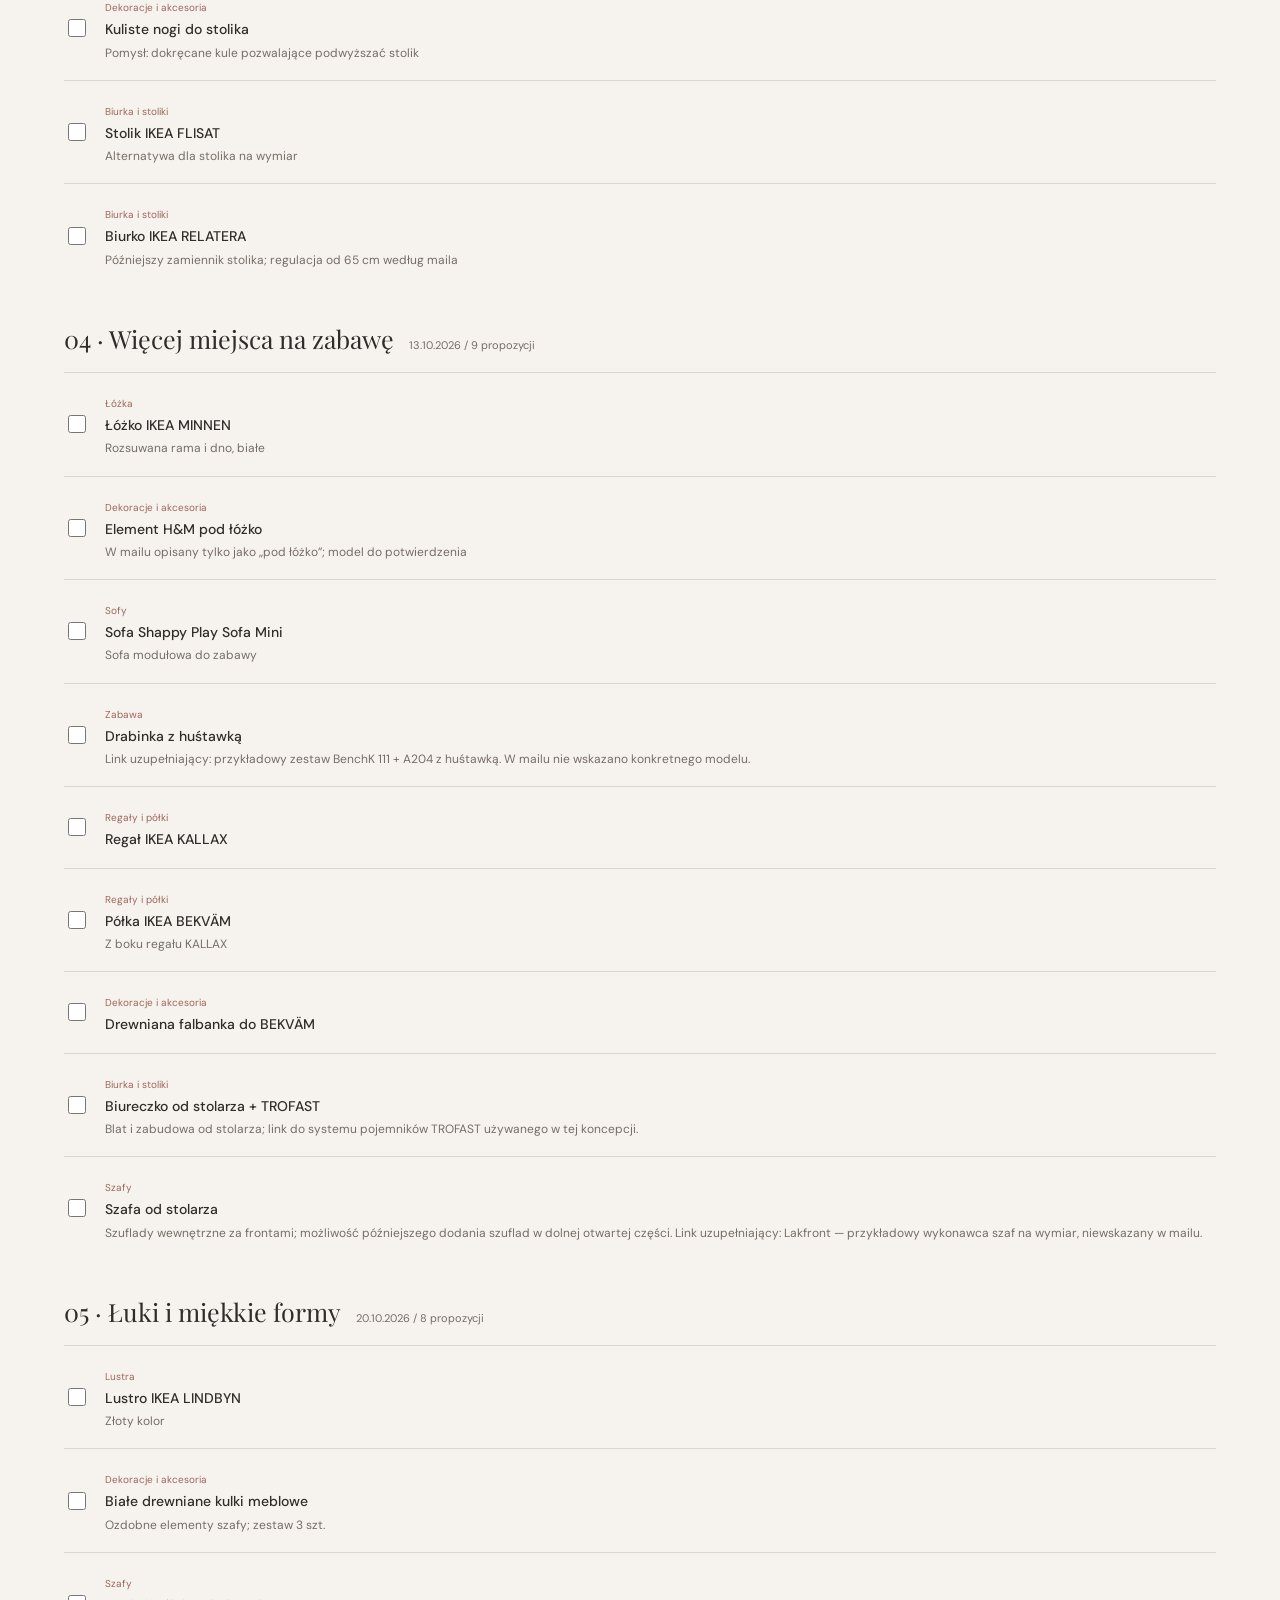
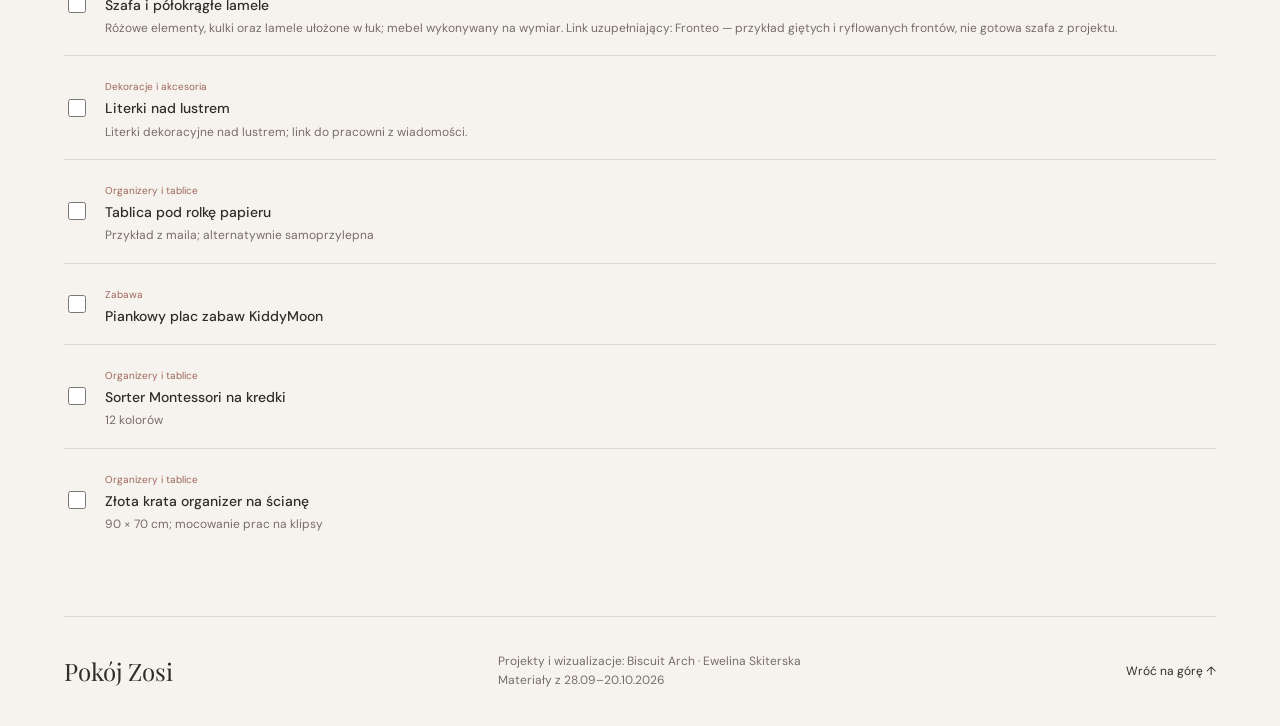
==== commit 2c75ca7f: "Make shopping rows clickable and fill missing destinations" ====
--- a/pokoj-zosi/index.html
+++ b/pokoj-zosi/index.html
@@ -1,9 +1,9 @@
-<!doctype html><html lang="pl"><head><meta charset="utf-8"><meta name="viewport" content="width=device-width,initial-scale=1"><meta name="robots" content="noindex,nofollow"><meta name="theme-color" content="#f3eee8"><title>Pokój Zosi · pięć pomysłów</title><link rel="stylesheet" href="style.css?v=20261022-shopping-types"><script defer src="data.js?v=20261022-shopping-types"></script><script defer src="app.js?v=20261022-shopping-types"></script></head><body>
+<!doctype html><html lang="pl"><head><meta charset="utf-8"><meta name="viewport" content="width=device-width,initial-scale=1"><meta name="robots" content="noindex,nofollow"><meta name="theme-color" content="#f3eee8"><title>Pokój Zosi · pięć pomysłów</title><link rel="stylesheet" href="style.css?v=20261022-shopping-links"><script defer src="data.js?v=20261022-shopping-links"></script><script defer src="app.js?v=20261022-shopping-links"></script></head><body>
 <header><a class="brand" href="#projekty"><span class="mark" aria-hidden="true"><svg viewBox="0 0 24 24" fill="none" focusable="false"><path d="M6 6H18L6 18H18" stroke="currentColor" stroke-width="2" stroke-linecap="round" stroke-linejoin="round"/></svg></span> Pokój Zosi</a><nav aria-label="Główna"><a href="#projekty">Projekty</a><a href="#porownaj">Porównywarka</a><a href="#zakupy">Zakupy</a></nav><span class="studio">BISCUIT ARCH / 2026</span></header>
 <main><section class="intro"><div><h1>Jej własny<br><em>mały świat.</em></h1><p>Pięć koncepcji pokoju Zosi. Obejrzyj każdy pomysł, porównaj podobne ujęcia i zbierz rzeczy, które najbardziej pasują do Was.</p><a href="#porownaj" class="primary">Porównaj projekty <span>↗</span></a></div><figure class="hero"><img src="assets/p4-7.webp" alt="Najnowsza koncepcja pokoju: łóżko przy oknie i pastelowa zabudowa"><figcaption><span>OSTATNIA KONCEPCJA</span> 20 października 2026</figcaption></figure></section>
 <section id="projekty" class="section"><div class="section-title"><div><span class="eyebrow">01 / PROJEKTY</span><h2>Projekty</h2></div><p>Od pierwszego układu po najnowszą koncepcję.</p></div><div id="project-tabs" class="tabs" role="tablist" aria-label="Wersja projektu"></div><div id="project-detail"></div></section>
 <section id="porownaj" class="section compare-section"><div class="section-title"><div><span class="eyebrow">02 / PORÓWNYWARKA</span><h2>Porównywarka</h2></div><p>Ujęcia pogrupowane według kierunku patrzenia.<br>Wybierz widoczne wersje i ujęcie dla każdej z nich.</p></div><div class="compare-controls"><label>Perspektywa<select id="angle"><option value="wide">Cały pokój → okno</option><option value="window">Okno i sąsiednie meble</option><option value="bed">Łóżko i miejsce odpoczynku</option><option value="door">W stronę drzwi</option><option value="storage">Szafa i regały</option><option value="play">Strefa zabawy</option><option value="plan">Rzuty / widok z góry</option><option value="all">Wszystkie ujęcia</option></select></label></div><p class="note">Perspektywy są zbliżone, ale kamery i geometria projektów mogą się różnić. Zestawienie pokazuje podobne kierunki patrzenia, nie identyczne ustawienie kamer.</p><fieldset class="compare-versions"><legend>Widoczne wersje</legend><div id="compare-projects"></div></fieldset><div id="compare-body"></div></section>
-<section id="zakupy" class="section"><div class="section-title"><div><span class="eyebrow">03 / ZAKUPY</span><h2>Zakupy</h2></div><p>Propozycje zakupów z wiadomości projektantki.<br>Odhaczenia zapisują się tylko w tej przeglądarce.</p></div><div class="shopping-toolbar"><label>Projekt<select id="shopping-project"><option value="all">Wszystkie projekty</option></select></label><label>Typ produktu<select id="shopping-type"><option value="all">Wszystkie typy</option></select></label><label>Szukaj<input id="shopping-search" type="search" placeholder="np. łóżko, tapeta, lustro…"></label><button id="print" class="outline">Drukuj listę</button></div><p class="note">Lista pokazuje propozycje wymienione w danej wiadomości. Kolejne wersje nie są pełnymi kosztorysami i nie potwierdzają zakupu. Ceny, dostępność i aktualność linków nie były sprawdzane. Elementy widoczne wyłącznie na obrazach nie mają dopisanych modeli.</p><div id="shopping-list"></div></section>
+<section id="zakupy" class="section"><div class="section-title"><div><span class="eyebrow">03 / ZAKUPY</span><h2>Zakupy</h2></div><p>Propozycje zakupów z wiadomości projektantki i uzupełnione linki.<br>Odhaczenia zapisują się tylko w tej przeglądarce.</p></div><div class="shopping-toolbar"><label>Projekt<select id="shopping-project"><option value="all">Wszystkie projekty</option></select></label><label>Typ produktu<select id="shopping-type"><option value="all">Wszystkie typy</option></select></label><label>Szukaj<input id="shopping-search" type="search" placeholder="np. łóżko, tapeta, lustro…"></label><button id="print" class="outline">Drukuj listę</button></div><p class="note">Lista pokazuje propozycje wymienione w danej wiadomości. Kolejne wersje nie są pełnymi kosztorysami i nie potwierdzają zakupu. Linki uzupełniające do systemów, przykładowych produktów i wykonawców opisano przy pozycjach. Ceny i dostępność nie były sprawdzane. Elementy widoczne wyłącznie na obrazach nie mają dopisanych modeli.</p><div id="shopping-list"></div></section>
 <footer><b>Pokój Zosi</b><span>Projekty i wizualizacje: Biscuit Arch · Ewelina Skiterska<br>Materiały z 28.09–20.10.2026</span><a href="#">Wróć na górę ↑</a></footer></main>
 <dialog id="lightbox"><button id="close-lightbox" aria-label="Zamknij podgląd">×</button><img alt=""><p></p><a target="_blank" rel="noopener">Otwórz obraz w pełnym rozmiarze ↗</a></dialog>
 </body></html>
--- a/pokoj-zosi/style.css
+++ b/pokoj-zosi/style.css
@@ -1,9 +1,11 @@
 @import url('https://fonts.googleapis.com/css2?family=DM+Sans:wght@400;500;600;700&family=Playfair+Display:ital,wght@0,500;0,600;1,500&display=swap');
-:root{--paper:#f6f3ee;--ink:#302c29;--muted:#766d66;--line:#dcd6cd;--rose:#9d665c;--sage:#e0e4d8;--serif:'Playfair Display',Georgia,serif;--sans:'DM Sans',Arial,sans-serif}*{box-sizing:border-box}html{scroll-behavior:smooth;scroll-padding-top:100px}body{margin:0;background:var(--paper);color:var(--ink);font:15px/1.6 var(--sans)}button,input,select{font:inherit}button,a,select,input{touch-action:manipulation}button,a{ -webkit-tap-highlight-color:transparent}a{color:inherit;text-decoration:none}button{cursor:pointer}button:focus-visible,a:focus-visible,select:focus-visible,input:focus-visible{outline:3px solid var(--rose);outline-offset:4px}header{height:88px;padding:0 5%;display:flex;align-items:center;justify-content:space-between;border-bottom:1px solid var(--line);background:var(--paper);position:sticky;top:0;z-index:5}.brand{display:flex;align-items:center;gap:12px;font-size:17px;font-weight:600;white-space:nowrap;flex-shrink:0}.mark{display:grid;place-items:center;flex-shrink:0;width:45px;height:45px;border-radius:50%;background:var(--sage);line-height:1}.mark svg{display:block;width:26px;height:26px}nav{display:flex;gap:30px}nav a{font-size:14px}.studio,.eyebrow{font-size:10px;font-weight:700;letter-spacing:2px}.studio{color:var(--muted)}main{max-width:1600px;margin:auto;padding:0 5%}.intro{display:grid;grid-template-columns:0.8fr 1.2fr;gap:7%;padding:65px 0 75px;align-items:center}.eyebrow{color:var(--rose)}h1{font:500 clamp(48px,5vw,78px)/1.1 var(--serif);margin:22px 0}h1 em{color:var(--rose)}.intro p{color:var(--muted);max-width:380px;margin:25px 0 30px;font-size:16px}.primary{display:inline-flex;background:var(--ink);color:white;padding:13px 21px;gap:30px;border-radius:3px;font-size:14px}.stats{display:flex;gap:38px;margin-top:40px;color:var(--muted);font-size:12px}.stats b{font:29px var(--serif);color:var(--ink);margin-right:6px}.hero{margin:0;position:relative}.hero img{width:100%;display:block;aspect-ratio:1.28;object-fit:cover;border-radius:110px 4px 4px 4px}.hero figcaption{display:flex;justify-content:space-between;font-size:11px;color:var(--muted);margin-top:12px}.hero figcaption span{letter-spacing:1px}.section{padding:55px 0 65px;border-top:1px solid var(--line)}.section-title{display:flex;justify-content:space-between;align-items:flex-end;gap:30px;margin-bottom:30px}h2{font:500 clamp(29px,3vw,43px)/1.2 var(--serif);margin:12px 0 0}.section-title p{color:var(--muted);font-size:13px;max-width:340px}.tabs{display:grid;grid-template-columns:repeat(5,1fr);gap:10px;margin-bottom:30px}.tab{background:transparent;border:1px solid var(--line);border-radius:4px;padding:14px;text-align:left;color:var(--ink)}.tab small{display:block;font-size:10px;letter-spacing:1px;margin-bottom:4px;color:var(--muted)}.tab.active{background:var(--ink);color:white;border-color:var(--ink)}.tab.active small{color:#e7c9c2}.project-head{display:flex;justify-content:space-between;gap:25px;margin-bottom:25px}.project-head h3{font:500 29px var(--serif);margin:0 0 10px}.project-head p{max-width:650px;color:var(--muted);margin:0}.outline{border:1px solid var(--ink);border-radius:3px;background:transparent;padding:10px 17px;align-self:flex-start;white-space:nowrap}.gallery{display:grid;grid-template-columns:repeat(2,minmax(0,1fr));gap:28px;align-items:start}.image-card{margin:0}.image-card button{display:block;padding:0;border:0;background:transparent;width:100%;overflow:hidden;border-radius:4px}.image-card img{display:block;width:100%;height:auto;transition:transform .25s}.image-card button:hover img{transform:scale(1.025)}.image-card figcaption{margin-top:8px;font-size:12px}.image-card small{display:block;color:var(--muted);font-size:10px}.pdf{display:inline-block;margin-top:20px;text-decoration:underline}.compare-controls,.shopping-toolbar{display:flex;justify-content:space-between;align-items:flex-end;gap:18px;margin-top:32px}label{display:flex;flex-direction:column;gap:7px;font-size:11px;letter-spacing:.3px;color:var(--muted)}select,input[type=search]{border:1px solid var(--line);border-radius:4px;background:#fffefa;color:var(--ink);padding:10px 12px;min-width:230px;max-width:100%}.note{font-size:12px;color:var(--muted);margin:15px 0 25px;max-width:950px}.panel-controls{display:flex;gap:12px;margin-bottom:14px}.panel-controls label{flex:1;min-width:0}.panel-controls select{min-width:0;width:100%}.compare-img{background:transparent;border-radius:4px;display:block;width:100%;border:0;padding:0}.compare-img img{display:block;width:100%;height:auto}.compare-caption{font-size:12px;margin-top:8px;color:var(--muted)}.empty{padding:60px 25px;border:1px dashed var(--line);text-align:center;color:var(--muted)}.all-grid{display:grid;grid-template-columns:repeat(3,minmax(0,1fr));gap:28px;align-items:start}.all-grid[data-count="1"]{grid-template-columns:minmax(0,1fr)}.all-grid[data-count="2"]{grid-template-columns:repeat(2,minmax(0,1fr))}.all-grid article{min-width:0}.all-grid h3{font:22px var(--serif);margin:0 0 12px}.all-grid .panel-controls{margin-top:12px}.shopping-toolbar label:has(input[type=search]){flex:1}.shopping-toolbar .outline{align-self:flex-end}.shopping-group h3{font:25px var(--serif);margin:35px 0 17px}.shopping-group h3 small{font:11px var(--sans);color:var(--muted);margin-left:15px}.shopping-row{display:grid;grid-template-columns:28px 1fr 100px;gap:13px;padding:17px 0;border-top:1px solid var(--line);align-items:center}.shopping-row input{accent-color:var(--rose);width:18px;height:18px}.shopping-row h4{font-size:14px;font-weight:500;margin:0}.shopping-row p{font-size:12px;margin:3px 0 0;color:var(--muted)}.shopping-row a{font-size:12px;text-align:right;text-decoration:underline}.shopping-row .tag{font-size:10px;color:var(--rose)}.shopping-row:has(input:checked) h4{text-decoration:line-through;color:var(--muted)}footer{border-top:1px solid var(--line);padding:35px 0;display:flex;justify-content:space-between;align-items:center;font-size:12px;gap:20px}footer b{font:24px var(--serif)}footer span{color:var(--muted)}dialog{border:0;border-radius:7px;padding:20px;background:var(--paper);max-width:95vw;max-height:96vh}dialog::backdrop{background:#181512dc}dialog img{display:block;max-width:88vw;max-height:77vh;object-fit:contain}dialog p,dialog a{font-size:12px}#close-lightbox{position:absolute;right:10px;top:10px;border:0;background:white;border-radius:50%;width:38px;height:38px;font-size:26px;box-shadow:0 1px 10px #0003}
+:root{--paper:#f6f3ee;--ink:#302c29;--muted:#766d66;--line:#dcd6cd;--rose:#9d665c;--sage:#e0e4d8;--serif:'Playfair Display',Georgia,serif;--sans:'DM Sans',Arial,sans-serif}*{box-sizing:border-box}html{scroll-behavior:smooth;scroll-padding-top:100px}body{margin:0;background:var(--paper);color:var(--ink);font:15px/1.6 var(--sans)}button,input,select{font:inherit}button,a,select,input{touch-action:manipulation}button,a{ -webkit-tap-highlight-color:transparent}a{color:inherit;text-decoration:none}button{cursor:pointer}button:focus-visible,a:focus-visible,select:focus-visible,input:focus-visible{outline:3px solid var(--rose);outline-offset:4px}header{height:88px;padding:0 5%;display:flex;align-items:center;justify-content:space-between;border-bottom:1px solid var(--line);background:var(--paper);position:sticky;top:0;z-index:5}.brand{display:flex;align-items:center;gap:12px;font-size:17px;font-weight:600;white-space:nowrap;flex-shrink:0}.mark{display:grid;place-items:center;flex-shrink:0;width:45px;height:45px;border-radius:50%;background:var(--sage);line-height:1}.mark svg{display:block;width:26px;height:26px}nav{display:flex;gap:30px}nav a{font-size:14px}.studio,.eyebrow{font-size:10px;font-weight:700;letter-spacing:2px}.studio{color:var(--muted)}main{max-width:1600px;margin:auto;padding:0 5%}.intro{display:grid;grid-template-columns:0.8fr 1.2fr;gap:7%;padding:65px 0 75px;align-items:center}.eyebrow{color:var(--rose)}h1{font:500 clamp(48px,5vw,78px)/1.1 var(--serif);margin:22px 0}h1 em{color:var(--rose)}.intro p{color:var(--muted);max-width:380px;margin:25px 0 30px;font-size:16px}.primary{display:inline-flex;background:var(--ink);color:white;padding:13px 21px;gap:30px;border-radius:3px;font-size:14px}.stats{display:flex;gap:38px;margin-top:40px;color:var(--muted);font-size:12px}.stats b{font:29px var(--serif);color:var(--ink);margin-right:6px}.hero{margin:0;position:relative}.hero img{width:100%;display:block;aspect-ratio:1.28;object-fit:cover;border-radius:110px 4px 4px 4px}.hero figcaption{display:flex;justify-content:space-between;font-size:11px;color:var(--muted);margin-top:12px}.hero figcaption span{letter-spacing:1px}.section{padding:55px 0 65px;border-top:1px solid var(--line)}.section-title{display:flex;justify-content:space-between;align-items:flex-end;gap:30px;margin-bottom:30px}h2{font:500 clamp(29px,3vw,43px)/1.2 var(--serif);margin:12px 0 0}.section-title p{color:var(--muted);font-size:13px;max-width:340px}.tabs{display:grid;grid-template-columns:repeat(5,1fr);gap:10px;margin-bottom:30px}.tab{background:transparent;border:1px solid var(--line);border-radius:4px;padding:14px;text-align:left;color:var(--ink)}.tab small{display:block;font-size:10px;letter-spacing:1px;margin-bottom:4px;color:var(--muted)}.tab.active{background:var(--ink);color:white;border-color:var(--ink)}.tab.active small{color:#e7c9c2}.project-head{display:flex;justify-content:space-between;gap:25px;margin-bottom:25px}.project-head h3{font:500 29px var(--serif);margin:0 0 10px}.project-head p{max-width:650px;color:var(--muted);margin:0}.outline{border:1px solid var(--ink);border-radius:3px;background:transparent;padding:10px 17px;align-self:flex-start;white-space:nowrap}.gallery{display:grid;grid-template-columns:repeat(2,minmax(0,1fr));gap:28px;align-items:start}.image-card{margin:0}.image-card button{display:block;padding:0;border:0;background:transparent;width:100%;overflow:hidden;border-radius:4px}.image-card img{display:block;width:100%;height:auto;transition:transform .25s}.image-card button:hover img{transform:scale(1.025)}.image-card figcaption{margin-top:8px;font-size:12px}.image-card small{display:block;color:var(--muted);font-size:10px}.pdf{display:inline-block;margin-top:20px;text-decoration:underline}.compare-controls,.shopping-toolbar{display:flex;justify-content:space-between;align-items:flex-end;gap:18px;margin-top:32px}label{display:flex;flex-direction:column;gap:7px;font-size:11px;letter-spacing:.3px;color:var(--muted)}select,input[type=search]{border:1px solid var(--line);border-radius:4px;background:#fffefa;color:var(--ink);padding:10px 12px;min-width:230px;max-width:100%}.note{font-size:12px;color:var(--muted);margin:15px 0 25px;max-width:950px}.panel-controls{display:flex;gap:12px;margin-bottom:14px}.panel-controls label{flex:1;min-width:0}.panel-controls select{min-width:0;width:100%}.compare-img{background:transparent;border-radius:4px;display:block;width:100%;border:0;padding:0}.compare-img img{display:block;width:100%;height:auto}.compare-caption{font-size:12px;margin-top:8px;color:var(--muted)}.empty{padding:60px 25px;border:1px dashed var(--line);text-align:center;color:var(--muted)}.all-grid{display:grid;grid-template-columns:repeat(3,minmax(0,1fr));gap:28px;align-items:start}.all-grid[data-count="1"]{grid-template-columns:minmax(0,1fr)}.all-grid[data-count="2"]{grid-template-columns:repeat(2,minmax(0,1fr))}.all-grid article{min-width:0}.all-grid h3{font:22px var(--serif);margin:0 0 12px}.all-grid .panel-controls{margin-top:12px}.shopping-toolbar label:has(input[type=search]){flex:1}.shopping-toolbar .outline{align-self:flex-end}.shopping-group h3{font:25px var(--serif);margin:35px 0 17px}.shopping-group h3 small{font:11px var(--sans);color:var(--muted);margin-left:15px}.shopping-row{position:relative;display:grid;grid-template-columns:28px minmax(0,1fr);gap:13px;padding:17px 0;border-top:1px solid var(--line);align-items:center}.shopping-row input{accent-color:var(--rose);width:18px;height:18px}.shopping-row h4{font-size:14px;font-weight:500;margin:0}.shopping-row p{font-size:12px;margin:3px 0 0;color:var(--muted)}.shopping-row .shopping-link{display:block;color:inherit;text-decoration:none;text-align:left;overflow-wrap:anywhere}.shopping-link::after{content:"";position:absolute;inset:0;cursor:pointer}.shopping-row input{position:relative;z-index:1}.shopping-row:hover{background:#e0e4d84d}.shopping-link:focus-visible::after{outline:3px solid var(--rose);outline-offset:2px}.shopping-row .tag{font-size:10px;color:var(--rose)}.shopping-row:has(input:checked) h4{text-decoration:line-through;color:var(--muted)}footer{border-top:1px solid var(--line);padding:35px 0;display:flex;justify-content:space-between;align-items:center;font-size:12px;gap:20px}footer b{font:24px var(--serif)}footer span{color:var(--muted)}dialog{border:0;border-radius:7px;padding:20px;background:var(--paper);max-width:95vw;max-height:96vh}dialog::backdrop{background:#181512dc}dialog img{display:block;max-width:88vw;max-height:77vh;object-fit:contain}dialog p,dialog a{font-size:12px}#close-lightbox{position:absolute;right:10px;top:10px;border:0;background:white;border-radius:50%;width:38px;height:38px;font-size:26px;box-shadow:0 1px 10px #0003}
 @media(max-width:900px){.studio{display:none}.intro{gap:5%}h1{font-size:50px}.gallery{grid-template-columns:repeat(2,1fr)}.tab{padding:10px;font-size:12px}.compare-controls{align-items:stretch;flex-direction:column}.section-title p{max-width:240px}.panel-controls{flex-direction:column}.shopping-toolbar{flex-wrap:wrap}}
-@media(max-width:600px){header{height:72px;padding:0 5%}.brand{font-size:14px;gap:8px}.mark{width:34px;height:34px}.mark svg{width:21px;height:21px}nav{gap:13px}nav a{font-size:11px}.intro{display:flex;flex-direction:column;padding:40px 0;gap:35px;align-items:stretch}.intro h1{font-size:53px}.intro p{font-size:14px;margin:20px 0}.stats{margin-top:26px}.hero img{aspect-ratio:1.35;border-top-left-radius:75px}.section{padding:35px 0}.section-title{display:block}.section-title p{max-width:none;margin-bottom:0}.tabs{display:flex;overflow:auto;padding-bottom:5px}.tab{flex:0 0 155px}.project-head{display:block}.project-head .outline{margin-top:18px}.gallery{grid-template-columns:minmax(0,1fr);gap:24px}.image-card figcaption{font-size:11px}.image-card small{font-size:9px;overflow-wrap:anywhere}.all-grid{grid-template-columns:1fr}.panel-controls{flex-direction:row;gap:9px}.panel-controls select{font-size:12px;padding:9px 6px}.shopping-toolbar{display:grid;grid-template-columns:1fr}.shopping-toolbar select,.shopping-toolbar input{width:100%;min-width:0}.shopping-toolbar .outline{justify-self:start}.shopping-row{grid-template-columns:25px 1fr 70px}.shopping-group h3 small{display:block;margin:6px 0 0}footer{flex-wrap:wrap}footer span{width:100%;order:3}}
+@media(max-width:600px){header{height:72px;padding:0 5%}.brand{font-size:14px;gap:8px}.mark{width:34px;height:34px}.mark svg{width:21px;height:21px}nav{gap:13px}nav a{font-size:11px}.intro{display:flex;flex-direction:column;padding:40px 0;gap:35px;align-items:stretch}.intro h1{font-size:53px}.intro p{font-size:14px;margin:20px 0}.stats{margin-top:26px}.hero img{aspect-ratio:1.35;border-top-left-radius:75px}.section{padding:35px 0}.section-title{display:block}.section-title p{max-width:none;margin-bottom:0}.tabs{display:flex;overflow:auto;padding-bottom:5px}.tab{flex:0 0 155px}.project-head{display:block}.project-head .outline{margin-top:18px}.gallery{grid-template-columns:minmax(0,1fr);gap:24px}.image-card figcaption{font-size:11px}.image-card small{font-size:9px;overflow-wrap:anywhere}.all-grid{grid-template-columns:1fr}.panel-controls{flex-direction:row;gap:9px}.panel-controls select{font-size:12px;padding:9px 6px}.shopping-toolbar{display:grid;grid-template-columns:1fr}.shopping-toolbar select,.shopping-toolbar input{width:100%;min-width:0}.shopping-toolbar .outline{justify-self:start}.shopping-row{grid-template-columns:25px minmax(0,1fr)}.shopping-group h3 small{display:block;margin:6px 0 0}footer{flex-wrap:wrap}footer span{width:100%;order:3}}
 @media print{header,.intro,#projekty,#porownaj,.shopping-toolbar,.note,footer,.shopping-row input{display:none}main{padding:0}#zakupy{border:0;padding:0}.shopping-row{break-inside:avoid}.shopping-row a:after{content:' (' attr(href) ')';font-size:9px}.shopping-row{grid-template-columns:1fr}.shopping-row a{text-align:left}}
 
 .compare-versions{border:0;padding:0;margin:0 0 28px;min-width:0}.compare-versions legend{font-size:12px;color:var(--muted);padding:0;margin-bottom:10px}#compare-projects{display:flex;flex-wrap:wrap;gap:10px}.version-toggle{flex-direction:row;align-items:center;gap:10px;border:1px solid var(--line);border-radius:4px;padding:10px 14px;cursor:pointer;letter-spacing:0}.version-toggle:has(input:checked){background:var(--sage);border-color:#9aa68c;color:var(--ink)}.version-toggle input{width:17px;height:17px;margin:0;accent-color:var(--ink);flex-shrink:0}.version-toggle b{font-size:12px;font-weight:600}.version-toggle small{display:block;font-size:11px}.compare-section .compare-controls{justify-content:flex-start}
 @media(max-width:1100px){.all-grid{grid-template-columns:repeat(2,minmax(0,1fr))}}
 @media(max-width:600px){.all-grid,.all-grid[data-count="2"]{grid-template-columns:minmax(0,1fr)}#compare-projects{display:grid;grid-template-columns:repeat(2,minmax(0,1fr))}.version-toggle{padding:9px;min-width:0}}
+
+@media print{.shopping-row .shopping-link::after{position:static;content:" (" attr(href) ")";font-size:9px;overflow-wrap:anywhere}.shopping-row:hover{background:transparent}}
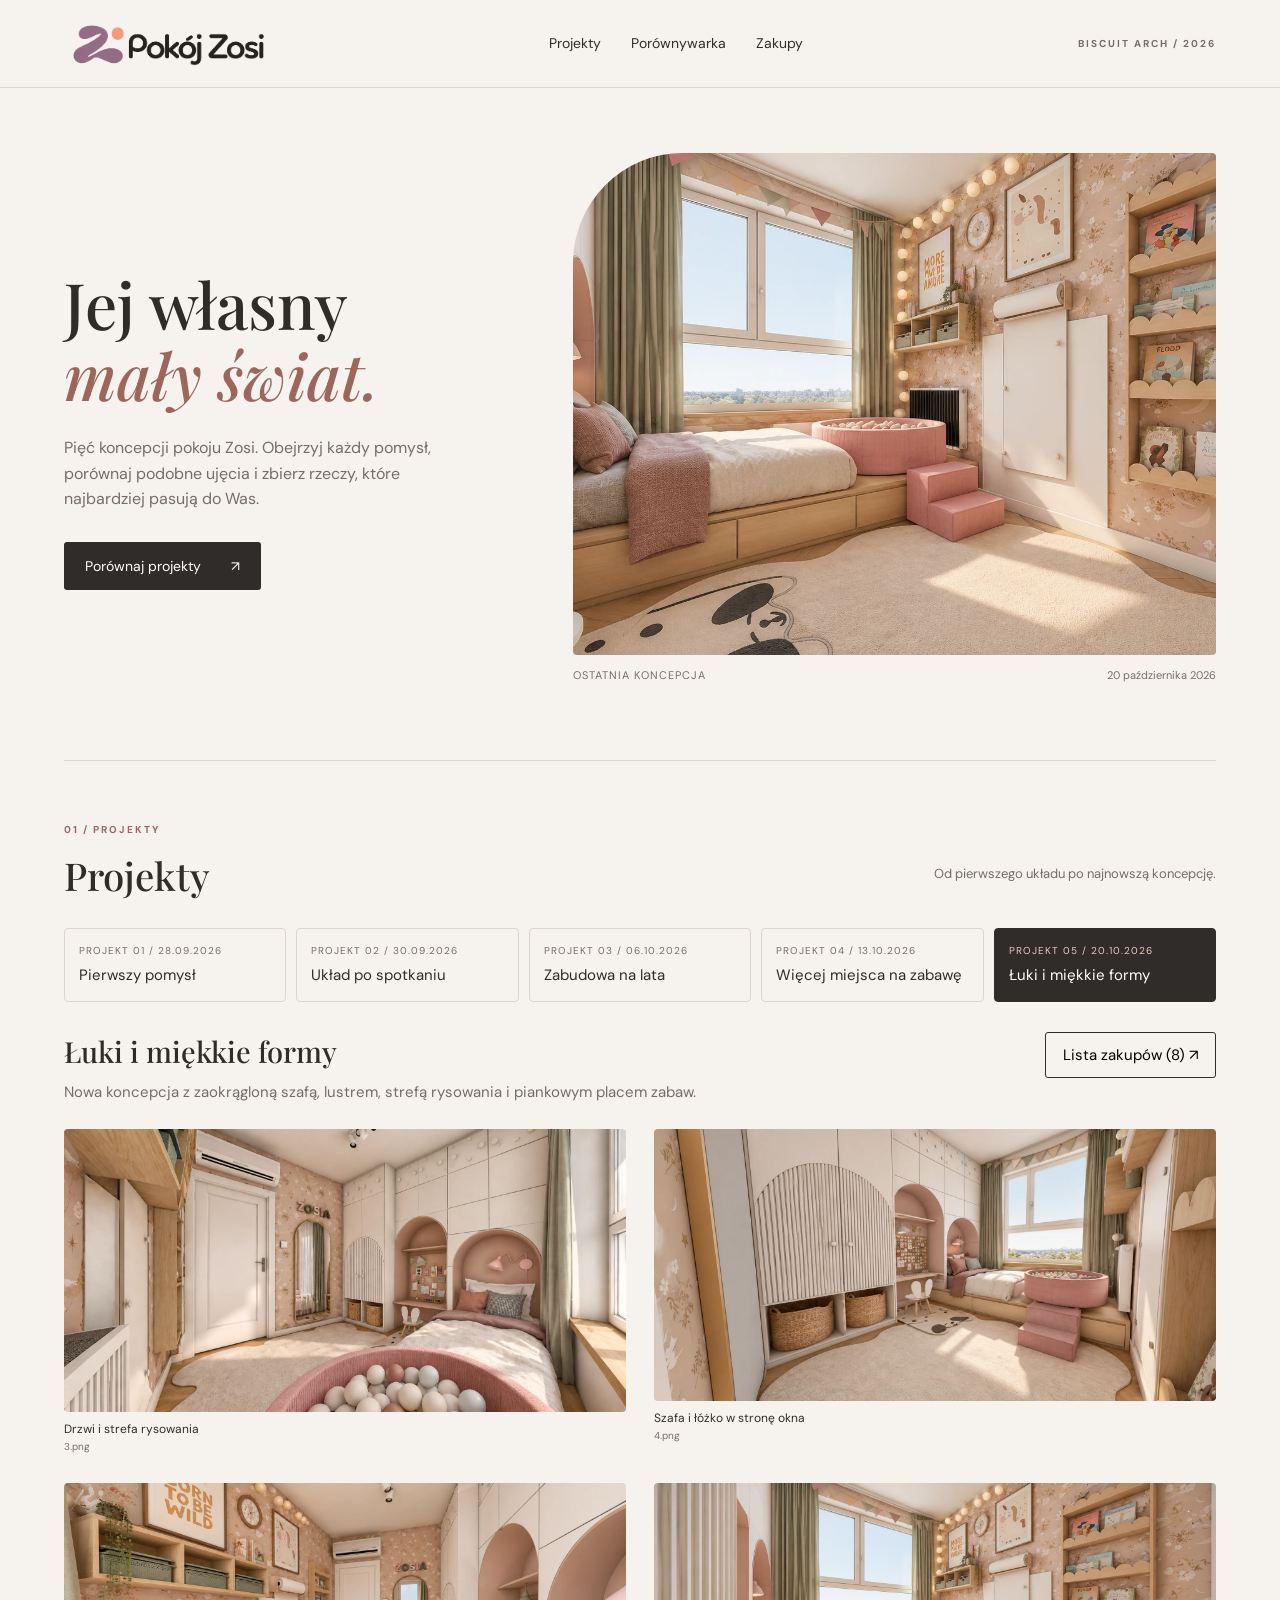
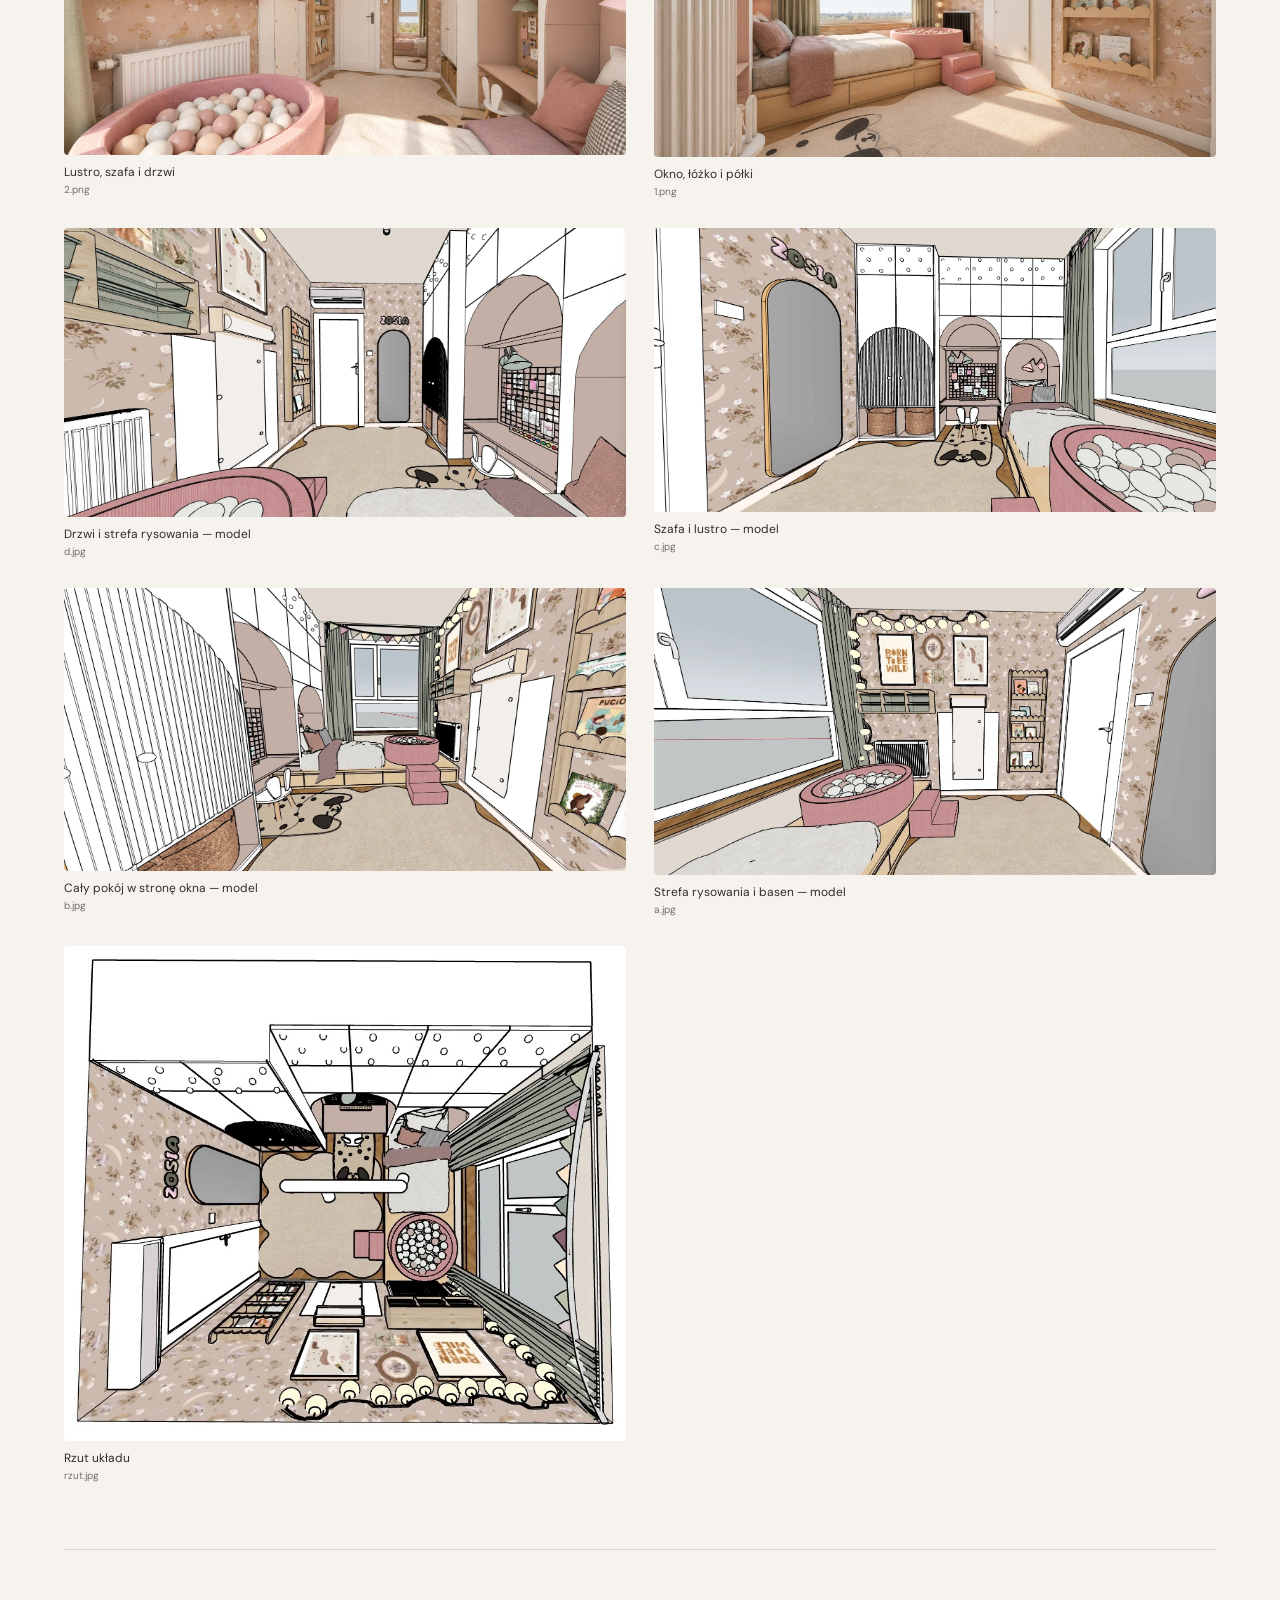
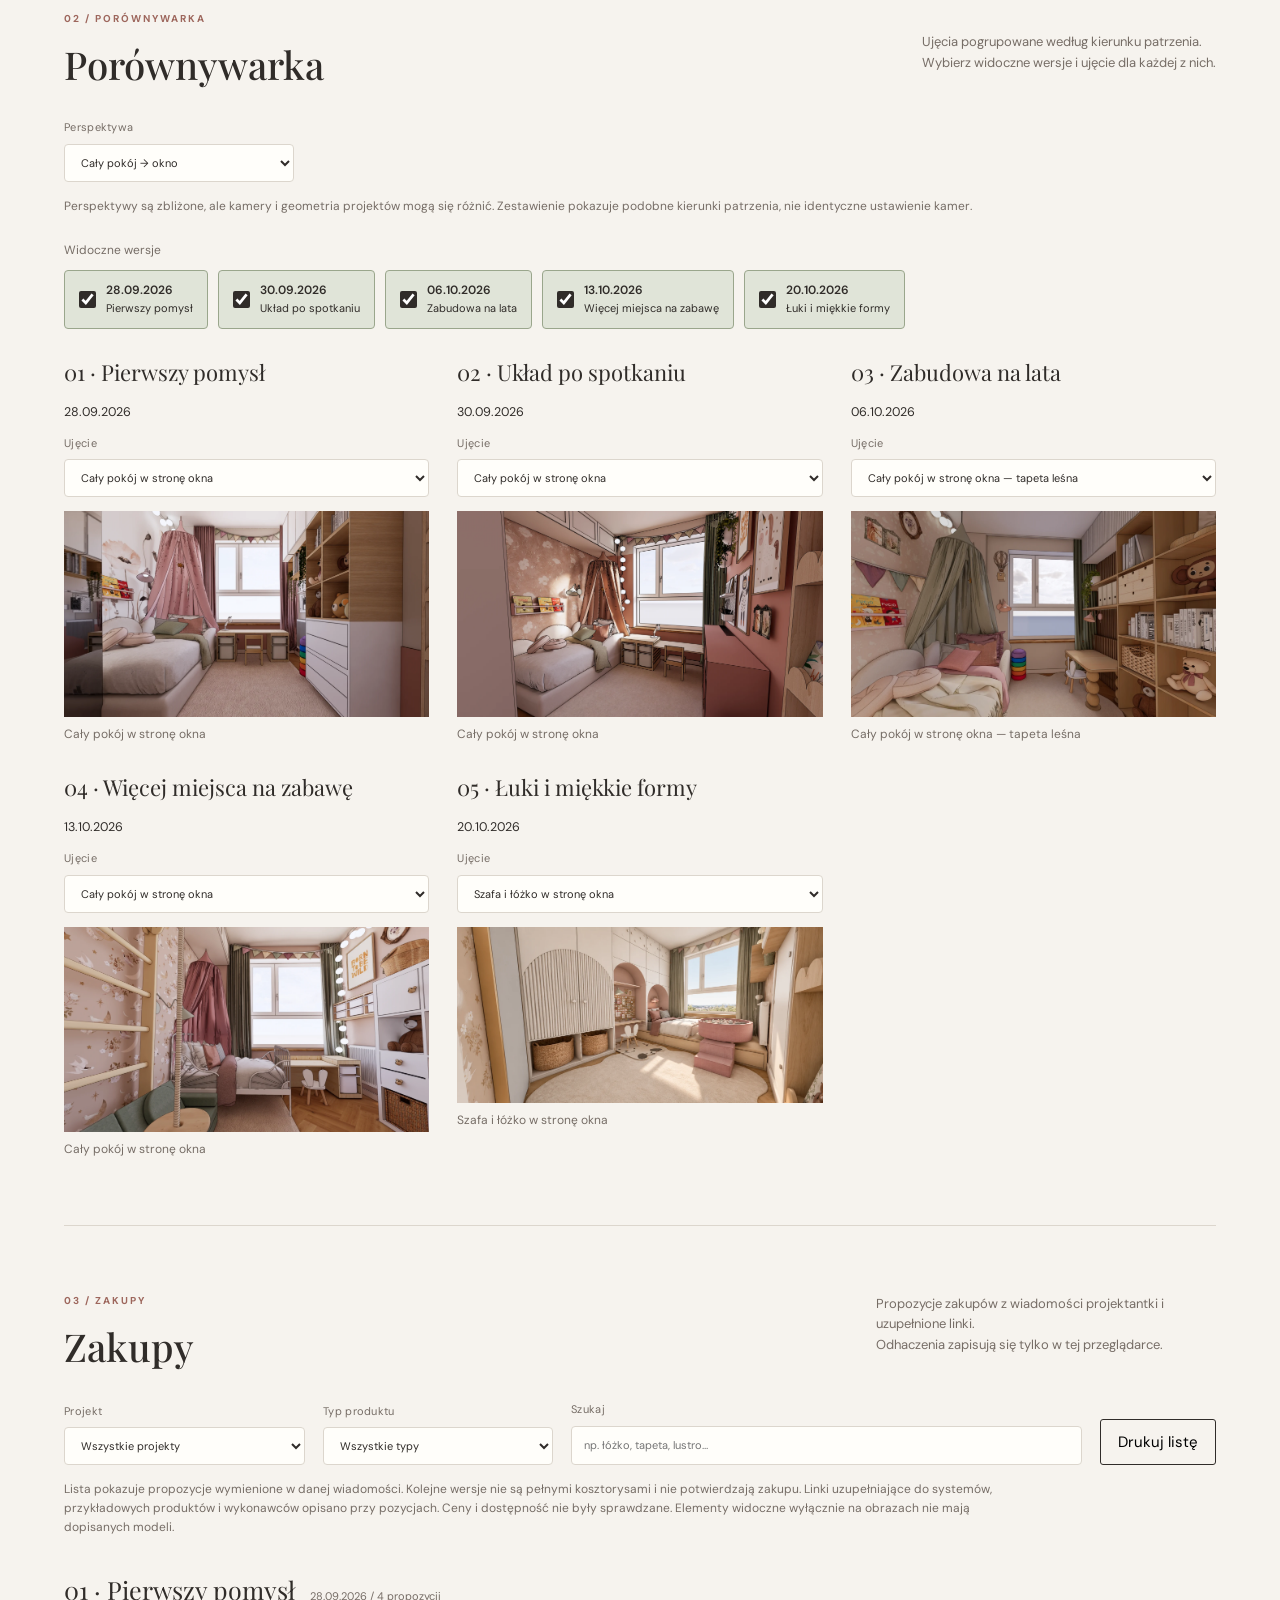
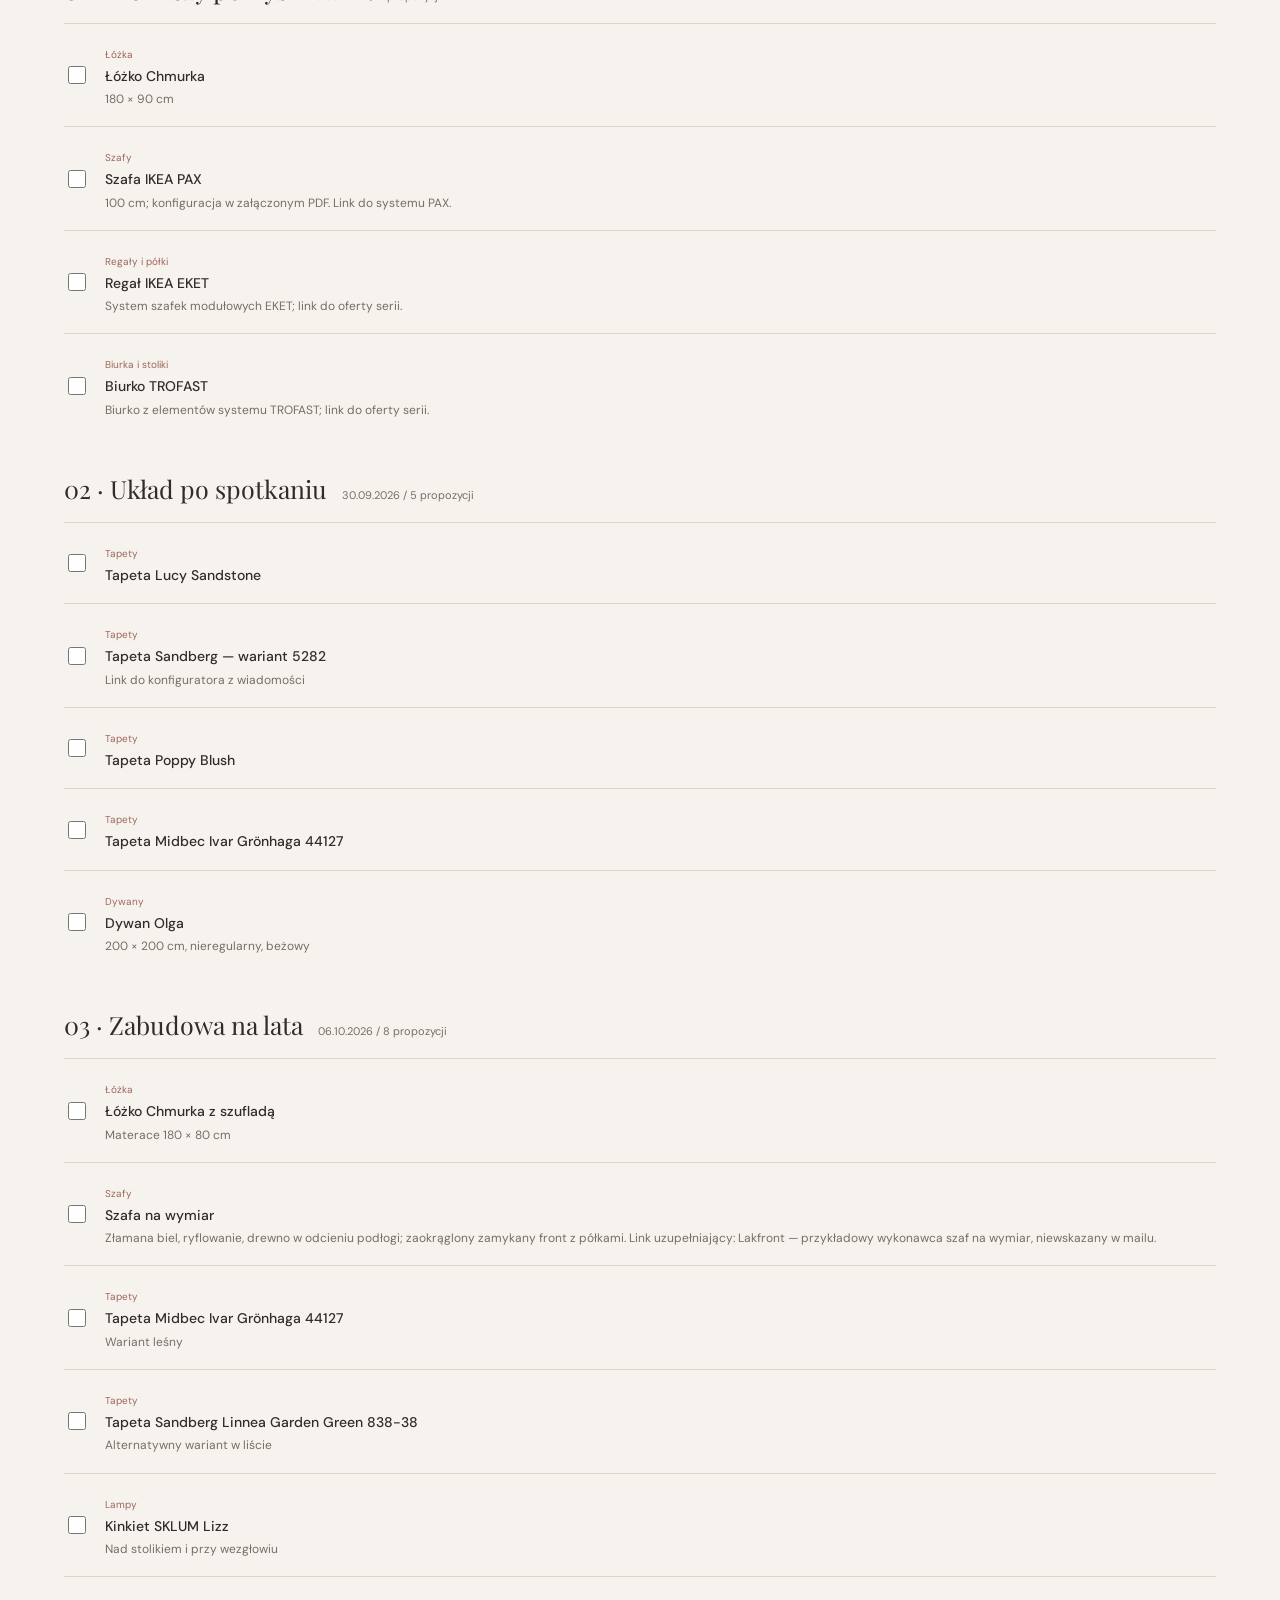
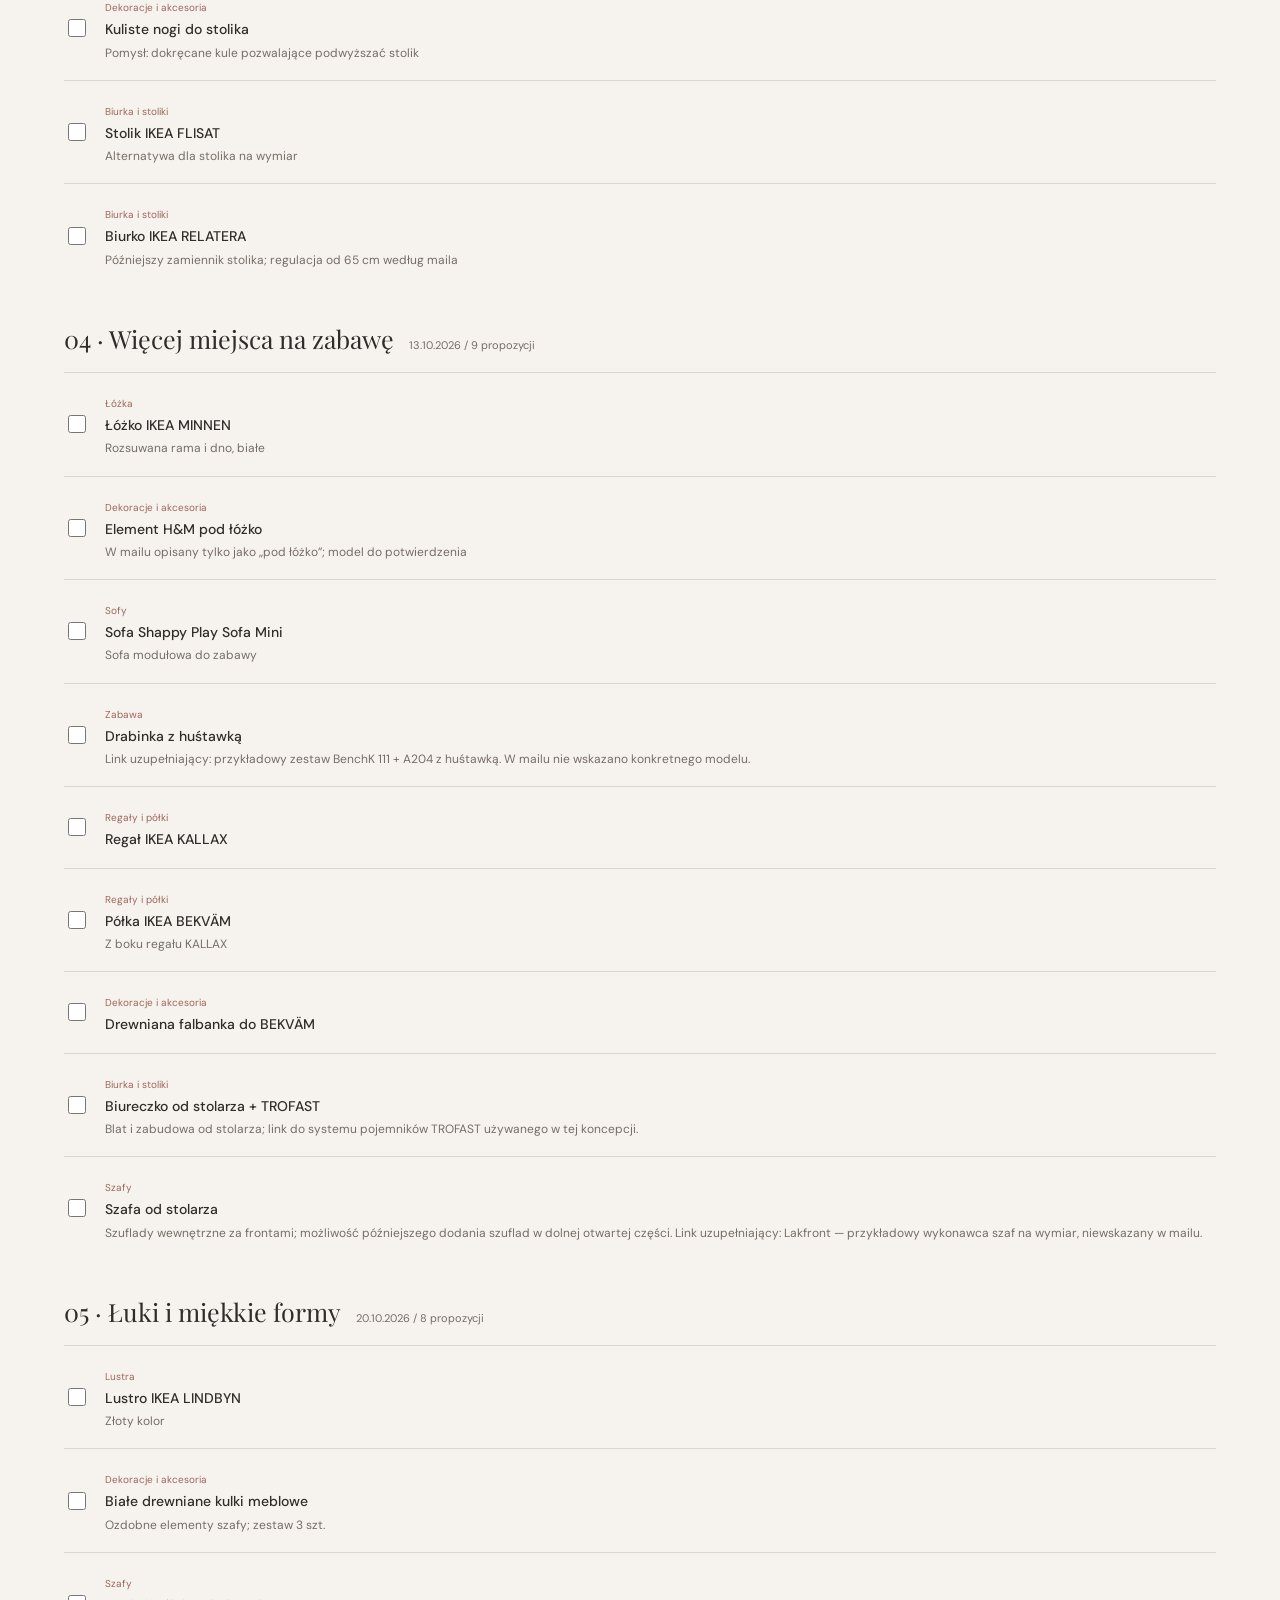
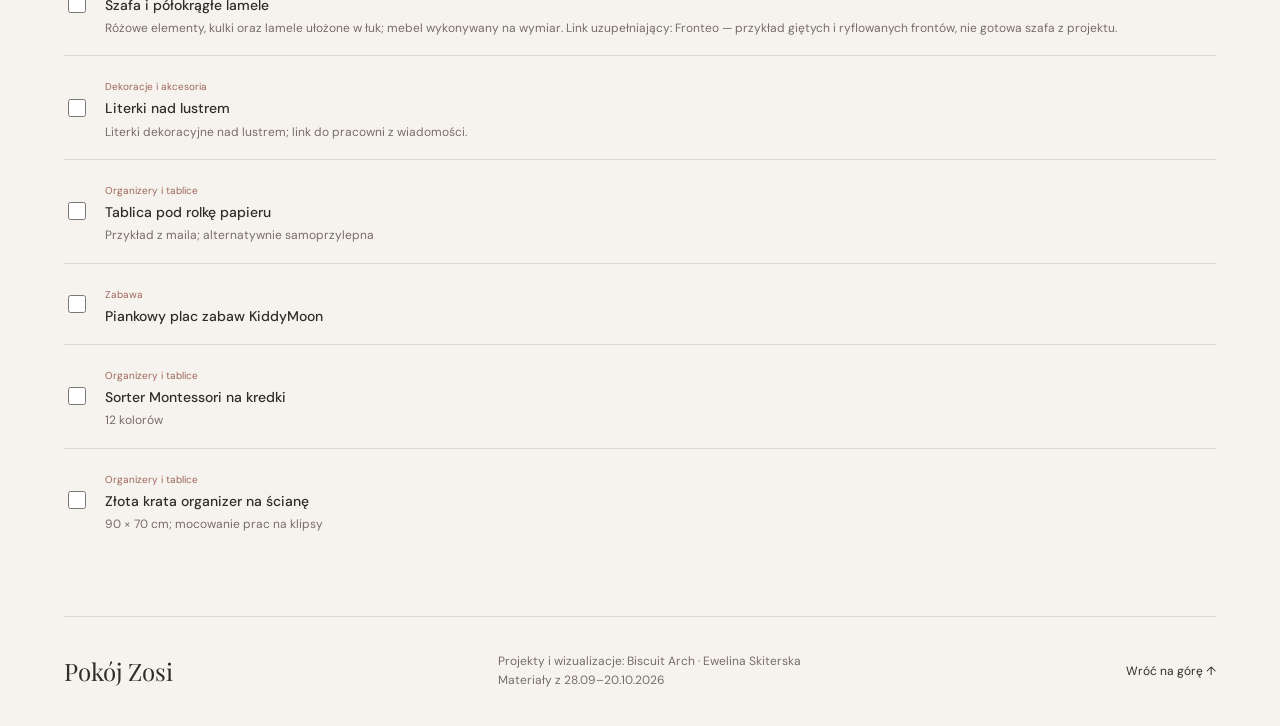
==== commit 54c6b6b5: "Apply selected Zosia logo concept 3" ====
--- a/pokoj-zosi/index.html
+++ b/pokoj-zosi/index.html
@@ -1,5 +1,5 @@
-<!doctype html><html lang="pl"><head><meta charset="utf-8"><meta name="viewport" content="width=device-width,initial-scale=1"><meta name="robots" content="noindex,nofollow"><meta name="theme-color" content="#f3eee8"><title>Pokój Zosi · pięć pomysłów</title><link rel="stylesheet" href="style.css?v=20261022-shopping-links"><script defer src="data.js?v=20261022-shopping-links"></script><script defer src="app.js?v=20261022-shopping-links"></script></head><body>
-<header><a class="brand" href="#projekty"><span class="mark" aria-hidden="true"><svg viewBox="0 0 24 24" fill="none" focusable="false"><path d="M6 6H18L6 18H18" stroke="currentColor" stroke-width="2" stroke-linecap="round" stroke-linejoin="round"/></svg></span> Pokój Zosi</a><nav aria-label="Główna"><a href="#projekty">Projekty</a><a href="#porownaj">Porównywarka</a><a href="#zakupy">Zakupy</a></nav><span class="studio">BISCUIT ARCH / 2026</span></header>
+<!doctype html><html lang="pl"><head><meta charset="utf-8"><meta name="viewport" content="width=device-width,initial-scale=1"><meta name="robots" content="noindex,nofollow"><meta name="theme-color" content="#f3eee8"><title>Pokój Zosi · pięć pomysłów</title><link rel="stylesheet" href="style.css?v=20261022-logo3"><script defer src="data.js?v=20261022-shopping-links"></script><script defer src="app.js?v=20261022-shopping-links"></script></head><body>
+<header><a class="brand" href="#projekty"><img class="brand-logo" src="assets/logo-zosia-v3.png" alt="Pokój Zosi" width="2172" height="724"></a><nav aria-label="Główna"><a href="#projekty">Projekty</a><a href="#porownaj">Porównywarka</a><a href="#zakupy">Zakupy</a></nav><span class="studio">BISCUIT ARCH / 2026</span></header>
 <main><section class="intro"><div><h1>Jej własny<br><em>mały świat.</em></h1><p>Pięć koncepcji pokoju Zosi. Obejrzyj każdy pomysł, porównaj podobne ujęcia i zbierz rzeczy, które najbardziej pasują do Was.</p><a href="#porownaj" class="primary">Porównaj projekty <span>↗</span></a></div><figure class="hero"><img src="assets/p4-7.webp" alt="Najnowsza koncepcja pokoju: łóżko przy oknie i pastelowa zabudowa"><figcaption><span>OSTATNIA KONCEPCJA</span> 20 października 2026</figcaption></figure></section>
 <section id="projekty" class="section"><div class="section-title"><div><span class="eyebrow">01 / PROJEKTY</span><h2>Projekty</h2></div><p>Od pierwszego układu po najnowszą koncepcję.</p></div><div id="project-tabs" class="tabs" role="tablist" aria-label="Wersja projektu"></div><div id="project-detail"></div></section>
 <section id="porownaj" class="section compare-section"><div class="section-title"><div><span class="eyebrow">02 / PORÓWNYWARKA</span><h2>Porównywarka</h2></div><p>Ujęcia pogrupowane według kierunku patrzenia.<br>Wybierz widoczne wersje i ujęcie dla każdej z nich.</p></div><div class="compare-controls"><label>Perspektywa<select id="angle"><option value="wide">Cały pokój → okno</option><option value="window">Okno i sąsiednie meble</option><option value="bed">Łóżko i miejsce odpoczynku</option><option value="door">W stronę drzwi</option><option value="storage">Szafa i regały</option><option value="play">Strefa zabawy</option><option value="plan">Rzuty / widok z góry</option><option value="all">Wszystkie ujęcia</option></select></label></div><p class="note">Perspektywy są zbliżone, ale kamery i geometria projektów mogą się różnić. Zestawienie pokazuje podobne kierunki patrzenia, nie identyczne ustawienie kamer.</p><fieldset class="compare-versions"><legend>Widoczne wersje</legend><div id="compare-projects"></div></fieldset><div id="compare-body"></div></section>
--- a/pokoj-zosi/style.css
+++ b/pokoj-zosi/style.css
@@ -1,7 +1,7 @@
 @import url('https://fonts.googleapis.com/css2?family=DM+Sans:wght@400;500;600;700&family=Playfair+Display:ital,wght@0,500;0,600;1,500&display=swap');
-:root{--paper:#f6f3ee;--ink:#302c29;--muted:#766d66;--line:#dcd6cd;--rose:#9d665c;--sage:#e0e4d8;--serif:'Playfair Display',Georgia,serif;--sans:'DM Sans',Arial,sans-serif}*{box-sizing:border-box}html{scroll-behavior:smooth;scroll-padding-top:100px}body{margin:0;background:var(--paper);color:var(--ink);font:15px/1.6 var(--sans)}button,input,select{font:inherit}button,a,select,input{touch-action:manipulation}button,a{ -webkit-tap-highlight-color:transparent}a{color:inherit;text-decoration:none}button{cursor:pointer}button:focus-visible,a:focus-visible,select:focus-visible,input:focus-visible{outline:3px solid var(--rose);outline-offset:4px}header{height:88px;padding:0 5%;display:flex;align-items:center;justify-content:space-between;border-bottom:1px solid var(--line);background:var(--paper);position:sticky;top:0;z-index:5}.brand{display:flex;align-items:center;gap:12px;font-size:17px;font-weight:600;white-space:nowrap;flex-shrink:0}.mark{display:grid;place-items:center;flex-shrink:0;width:45px;height:45px;border-radius:50%;background:var(--sage);line-height:1}.mark svg{display:block;width:26px;height:26px}nav{display:flex;gap:30px}nav a{font-size:14px}.studio,.eyebrow{font-size:10px;font-weight:700;letter-spacing:2px}.studio{color:var(--muted)}main{max-width:1600px;margin:auto;padding:0 5%}.intro{display:grid;grid-template-columns:0.8fr 1.2fr;gap:7%;padding:65px 0 75px;align-items:center}.eyebrow{color:var(--rose)}h1{font:500 clamp(48px,5vw,78px)/1.1 var(--serif);margin:22px 0}h1 em{color:var(--rose)}.intro p{color:var(--muted);max-width:380px;margin:25px 0 30px;font-size:16px}.primary{display:inline-flex;background:var(--ink);color:white;padding:13px 21px;gap:30px;border-radius:3px;font-size:14px}.stats{display:flex;gap:38px;margin-top:40px;color:var(--muted);font-size:12px}.stats b{font:29px var(--serif);color:var(--ink);margin-right:6px}.hero{margin:0;position:relative}.hero img{width:100%;display:block;aspect-ratio:1.28;object-fit:cover;border-radius:110px 4px 4px 4px}.hero figcaption{display:flex;justify-content:space-between;font-size:11px;color:var(--muted);margin-top:12px}.hero figcaption span{letter-spacing:1px}.section{padding:55px 0 65px;border-top:1px solid var(--line)}.section-title{display:flex;justify-content:space-between;align-items:flex-end;gap:30px;margin-bottom:30px}h2{font:500 clamp(29px,3vw,43px)/1.2 var(--serif);margin:12px 0 0}.section-title p{color:var(--muted);font-size:13px;max-width:340px}.tabs{display:grid;grid-template-columns:repeat(5,1fr);gap:10px;margin-bottom:30px}.tab{background:transparent;border:1px solid var(--line);border-radius:4px;padding:14px;text-align:left;color:var(--ink)}.tab small{display:block;font-size:10px;letter-spacing:1px;margin-bottom:4px;color:var(--muted)}.tab.active{background:var(--ink);color:white;border-color:var(--ink)}.tab.active small{color:#e7c9c2}.project-head{display:flex;justify-content:space-between;gap:25px;margin-bottom:25px}.project-head h3{font:500 29px var(--serif);margin:0 0 10px}.project-head p{max-width:650px;color:var(--muted);margin:0}.outline{border:1px solid var(--ink);border-radius:3px;background:transparent;padding:10px 17px;align-self:flex-start;white-space:nowrap}.gallery{display:grid;grid-template-columns:repeat(2,minmax(0,1fr));gap:28px;align-items:start}.image-card{margin:0}.image-card button{display:block;padding:0;border:0;background:transparent;width:100%;overflow:hidden;border-radius:4px}.image-card img{display:block;width:100%;height:auto;transition:transform .25s}.image-card button:hover img{transform:scale(1.025)}.image-card figcaption{margin-top:8px;font-size:12px}.image-card small{display:block;color:var(--muted);font-size:10px}.pdf{display:inline-block;margin-top:20px;text-decoration:underline}.compare-controls,.shopping-toolbar{display:flex;justify-content:space-between;align-items:flex-end;gap:18px;margin-top:32px}label{display:flex;flex-direction:column;gap:7px;font-size:11px;letter-spacing:.3px;color:var(--muted)}select,input[type=search]{border:1px solid var(--line);border-radius:4px;background:#fffefa;color:var(--ink);padding:10px 12px;min-width:230px;max-width:100%}.note{font-size:12px;color:var(--muted);margin:15px 0 25px;max-width:950px}.panel-controls{display:flex;gap:12px;margin-bottom:14px}.panel-controls label{flex:1;min-width:0}.panel-controls select{min-width:0;width:100%}.compare-img{background:transparent;border-radius:4px;display:block;width:100%;border:0;padding:0}.compare-img img{display:block;width:100%;height:auto}.compare-caption{font-size:12px;margin-top:8px;color:var(--muted)}.empty{padding:60px 25px;border:1px dashed var(--line);text-align:center;color:var(--muted)}.all-grid{display:grid;grid-template-columns:repeat(3,minmax(0,1fr));gap:28px;align-items:start}.all-grid[data-count="1"]{grid-template-columns:minmax(0,1fr)}.all-grid[data-count="2"]{grid-template-columns:repeat(2,minmax(0,1fr))}.all-grid article{min-width:0}.all-grid h3{font:22px var(--serif);margin:0 0 12px}.all-grid .panel-controls{margin-top:12px}.shopping-toolbar label:has(input[type=search]){flex:1}.shopping-toolbar .outline{align-self:flex-end}.shopping-group h3{font:25px var(--serif);margin:35px 0 17px}.shopping-group h3 small{font:11px var(--sans);color:var(--muted);margin-left:15px}.shopping-row{position:relative;display:grid;grid-template-columns:28px minmax(0,1fr);gap:13px;padding:17px 0;border-top:1px solid var(--line);align-items:center}.shopping-row input{accent-color:var(--rose);width:18px;height:18px}.shopping-row h4{font-size:14px;font-weight:500;margin:0}.shopping-row p{font-size:12px;margin:3px 0 0;color:var(--muted)}.shopping-row .shopping-link{display:block;color:inherit;text-decoration:none;text-align:left;overflow-wrap:anywhere}.shopping-link::after{content:"";position:absolute;inset:0;cursor:pointer}.shopping-row input{position:relative;z-index:1}.shopping-row:hover{background:#e0e4d84d}.shopping-link:focus-visible::after{outline:3px solid var(--rose);outline-offset:2px}.shopping-row .tag{font-size:10px;color:var(--rose)}.shopping-row:has(input:checked) h4{text-decoration:line-through;color:var(--muted)}footer{border-top:1px solid var(--line);padding:35px 0;display:flex;justify-content:space-between;align-items:center;font-size:12px;gap:20px}footer b{font:24px var(--serif)}footer span{color:var(--muted)}dialog{border:0;border-radius:7px;padding:20px;background:var(--paper);max-width:95vw;max-height:96vh}dialog::backdrop{background:#181512dc}dialog img{display:block;max-width:88vw;max-height:77vh;object-fit:contain}dialog p,dialog a{font-size:12px}#close-lightbox{position:absolute;right:10px;top:10px;border:0;background:white;border-radius:50%;width:38px;height:38px;font-size:26px;box-shadow:0 1px 10px #0003}
+:root{--paper:#f6f3ee;--ink:#302c29;--muted:#766d66;--line:#dcd6cd;--rose:#9d665c;--sage:#e0e4d8;--serif:'Playfair Display',Georgia,serif;--sans:'DM Sans',Arial,sans-serif}*{box-sizing:border-box}html{scroll-behavior:smooth;scroll-padding-top:100px}body{margin:0;background:var(--paper);color:var(--ink);font:15px/1.6 var(--sans)}button,input,select{font:inherit}button,a,select,input{touch-action:manipulation}button,a{ -webkit-tap-highlight-color:transparent}a{color:inherit;text-decoration:none}button{cursor:pointer}button:focus-visible,a:focus-visible,select:focus-visible,input:focus-visible{outline:3px solid var(--rose);outline-offset:4px}header{height:88px;padding:0 5%;display:flex;align-items:center;justify-content:space-between;border-bottom:1px solid var(--line);background:var(--paper);position:sticky;top:0;z-index:5}.brand{display:flex;align-items:center;gap:12px;font-size:17px;font-weight:600;white-space:nowrap;flex-shrink:0}nav{display:flex;gap:30px}nav a{font-size:14px}.studio,.eyebrow{font-size:10px;font-weight:700;letter-spacing:2px}.studio{color:var(--muted)}main{max-width:1600px;margin:auto;padding:0 5%}.intro{display:grid;grid-template-columns:0.8fr 1.2fr;gap:7%;padding:65px 0 75px;align-items:center}.eyebrow{color:var(--rose)}h1{font:500 clamp(48px,5vw,78px)/1.1 var(--serif);margin:22px 0}h1 em{color:var(--rose)}.intro p{color:var(--muted);max-width:380px;margin:25px 0 30px;font-size:16px}.primary{display:inline-flex;background:var(--ink);color:white;padding:13px 21px;gap:30px;border-radius:3px;font-size:14px}.stats{display:flex;gap:38px;margin-top:40px;color:var(--muted);font-size:12px}.stats b{font:29px var(--serif);color:var(--ink);margin-right:6px}.hero{margin:0;position:relative}.hero img{width:100%;display:block;aspect-ratio:1.28;object-fit:cover;border-radius:110px 4px 4px 4px}.hero figcaption{display:flex;justify-content:space-between;font-size:11px;color:var(--muted);margin-top:12px}.hero figcaption span{letter-spacing:1px}.section{padding:55px 0 65px;border-top:1px solid var(--line)}.section-title{display:flex;justify-content:space-between;align-items:flex-end;gap:30px;margin-bottom:30px}h2{font:500 clamp(29px,3vw,43px)/1.2 var(--serif);margin:12px 0 0}.section-title p{color:var(--muted);font-size:13px;max-width:340px}.tabs{display:grid;grid-template-columns:repeat(5,1fr);gap:10px;margin-bottom:30px}.tab{background:transparent;border:1px solid var(--line);border-radius:4px;padding:14px;text-align:left;color:var(--ink)}.tab small{display:block;font-size:10px;letter-spacing:1px;margin-bottom:4px;color:var(--muted)}.tab.active{background:var(--ink);color:white;border-color:var(--ink)}.tab.active small{color:#e7c9c2}.project-head{display:flex;justify-content:space-between;gap:25px;margin-bottom:25px}.project-head h3{font:500 29px var(--serif);margin:0 0 10px}.project-head p{max-width:650px;color:var(--muted);margin:0}.outline{border:1px solid var(--ink);border-radius:3px;background:transparent;padding:10px 17px;align-self:flex-start;white-space:nowrap}.gallery{display:grid;grid-template-columns:repeat(2,minmax(0,1fr));gap:28px;align-items:start}.image-card{margin:0}.image-card button{display:block;padding:0;border:0;background:transparent;width:100%;overflow:hidden;border-radius:4px}.image-card img{display:block;width:100%;height:auto;transition:transform .25s}.image-card button:hover img{transform:scale(1.025)}.image-card figcaption{margin-top:8px;font-size:12px}.image-card small{display:block;color:var(--muted);font-size:10px}.pdf{display:inline-block;margin-top:20px;text-decoration:underline}.compare-controls,.shopping-toolbar{display:flex;justify-content:space-between;align-items:flex-end;gap:18px;margin-top:32px}label{display:flex;flex-direction:column;gap:7px;font-size:11px;letter-spacing:.3px;color:var(--muted)}select,input[type=search]{border:1px solid var(--line);border-radius:4px;background:#fffefa;color:var(--ink);padding:10px 12px;min-width:230px;max-width:100%}.note{font-size:12px;color:var(--muted);margin:15px 0 25px;max-width:950px}.panel-controls{display:flex;gap:12px;margin-bottom:14px}.panel-controls label{flex:1;min-width:0}.panel-controls select{min-width:0;width:100%}.compare-img{background:transparent;border-radius:4px;display:block;width:100%;border:0;padding:0}.compare-img img{display:block;width:100%;height:auto}.compare-caption{font-size:12px;margin-top:8px;color:var(--muted)}.empty{padding:60px 25px;border:1px dashed var(--line);text-align:center;color:var(--muted)}.all-grid{display:grid;grid-template-columns:repeat(3,minmax(0,1fr));gap:28px;align-items:start}.all-grid[data-count="1"]{grid-template-columns:minmax(0,1fr)}.all-grid[data-count="2"]{grid-template-columns:repeat(2,minmax(0,1fr))}.all-grid article{min-width:0}.all-grid h3{font:22px var(--serif);margin:0 0 12px}.all-grid .panel-controls{margin-top:12px}.shopping-toolbar label:has(input[type=search]){flex:1}.shopping-toolbar .outline{align-self:flex-end}.shopping-group h3{font:25px var(--serif);margin:35px 0 17px}.shopping-group h3 small{font:11px var(--sans);color:var(--muted);margin-left:15px}.shopping-row{position:relative;display:grid;grid-template-columns:28px minmax(0,1fr);gap:13px;padding:17px 0;border-top:1px solid var(--line);align-items:center}.shopping-row input{accent-color:var(--rose);width:18px;height:18px}.shopping-row h4{font-size:14px;font-weight:500;margin:0}.shopping-row p{font-size:12px;margin:3px 0 0;color:var(--muted)}.shopping-row .shopping-link{display:block;color:inherit;text-decoration:none;text-align:left;overflow-wrap:anywhere}.shopping-link::after{content:"";position:absolute;inset:0;cursor:pointer}.shopping-row input{position:relative;z-index:1}.shopping-row:hover{background:#e0e4d84d}.shopping-link:focus-visible::after{outline:3px solid var(--rose);outline-offset:2px}.shopping-row .tag{font-size:10px;color:var(--rose)}.shopping-row:has(input:checked) h4{text-decoration:line-through;color:var(--muted)}footer{border-top:1px solid var(--line);padding:35px 0;display:flex;justify-content:space-between;align-items:center;font-size:12px;gap:20px}footer b{font:24px var(--serif)}footer span{color:var(--muted)}dialog{border:0;border-radius:7px;padding:20px;background:var(--paper);max-width:95vw;max-height:96vh}dialog::backdrop{background:#181512dc}dialog img{display:block;max-width:88vw;max-height:77vh;object-fit:contain}dialog p,dialog a{font-size:12px}#close-lightbox{position:absolute;right:10px;top:10px;border:0;background:white;border-radius:50%;width:38px;height:38px;font-size:26px;box-shadow:0 1px 10px #0003}
 @media(max-width:900px){.studio{display:none}.intro{gap:5%}h1{font-size:50px}.gallery{grid-template-columns:repeat(2,1fr)}.tab{padding:10px;font-size:12px}.compare-controls{align-items:stretch;flex-direction:column}.section-title p{max-width:240px}.panel-controls{flex-direction:column}.shopping-toolbar{flex-wrap:wrap}}
-@media(max-width:600px){header{height:72px;padding:0 5%}.brand{font-size:14px;gap:8px}.mark{width:34px;height:34px}.mark svg{width:21px;height:21px}nav{gap:13px}nav a{font-size:11px}.intro{display:flex;flex-direction:column;padding:40px 0;gap:35px;align-items:stretch}.intro h1{font-size:53px}.intro p{font-size:14px;margin:20px 0}.stats{margin-top:26px}.hero img{aspect-ratio:1.35;border-top-left-radius:75px}.section{padding:35px 0}.section-title{display:block}.section-title p{max-width:none;margin-bottom:0}.tabs{display:flex;overflow:auto;padding-bottom:5px}.tab{flex:0 0 155px}.project-head{display:block}.project-head .outline{margin-top:18px}.gallery{grid-template-columns:minmax(0,1fr);gap:24px}.image-card figcaption{font-size:11px}.image-card small{font-size:9px;overflow-wrap:anywhere}.all-grid{grid-template-columns:1fr}.panel-controls{flex-direction:row;gap:9px}.panel-controls select{font-size:12px;padding:9px 6px}.shopping-toolbar{display:grid;grid-template-columns:1fr}.shopping-toolbar select,.shopping-toolbar input{width:100%;min-width:0}.shopping-toolbar .outline{justify-self:start}.shopping-row{grid-template-columns:25px minmax(0,1fr)}.shopping-group h3 small{display:block;margin:6px 0 0}footer{flex-wrap:wrap}footer span{width:100%;order:3}}
+@media(max-width:600px){header{height:72px;padding:0 5%}.brand{font-size:14px;gap:8px}nav{gap:13px}nav a{font-size:11px}.intro{display:flex;flex-direction:column;padding:40px 0;gap:35px;align-items:stretch}.intro h1{font-size:53px}.intro p{font-size:14px;margin:20px 0}.stats{margin-top:26px}.hero img{aspect-ratio:1.35;border-top-left-radius:75px}.section{padding:35px 0}.section-title{display:block}.section-title p{max-width:none;margin-bottom:0}.tabs{display:flex;overflow:auto;padding-bottom:5px}.tab{flex:0 0 155px}.project-head{display:block}.project-head .outline{margin-top:18px}.gallery{grid-template-columns:minmax(0,1fr);gap:24px}.image-card figcaption{font-size:11px}.image-card small{font-size:9px;overflow-wrap:anywhere}.all-grid{grid-template-columns:1fr}.panel-controls{flex-direction:row;gap:9px}.panel-controls select{font-size:12px;padding:9px 6px}.shopping-toolbar{display:grid;grid-template-columns:1fr}.shopping-toolbar select,.shopping-toolbar input{width:100%;min-width:0}.shopping-toolbar .outline{justify-self:start}.shopping-row{grid-template-columns:25px minmax(0,1fr)}.shopping-group h3 small{display:block;margin:6px 0 0}footer{flex-wrap:wrap}footer span{width:100%;order:3}}
 @media print{header,.intro,#projekty,#porownaj,.shopping-toolbar,.note,footer,.shopping-row input{display:none}main{padding:0}#zakupy{border:0;padding:0}.shopping-row{break-inside:avoid}.shopping-row a:after{content:' (' attr(href) ')';font-size:9px}.shopping-row{grid-template-columns:1fr}.shopping-row a{text-align:left}}
 
 .compare-versions{border:0;padding:0;margin:0 0 28px;min-width:0}.compare-versions legend{font-size:12px;color:var(--muted);padding:0;margin-bottom:10px}#compare-projects{display:flex;flex-wrap:wrap;gap:10px}.version-toggle{flex-direction:row;align-items:center;gap:10px;border:1px solid var(--line);border-radius:4px;padding:10px 14px;cursor:pointer;letter-spacing:0}.version-toggle:has(input:checked){background:var(--sage);border-color:#9aa68c;color:var(--ink)}.version-toggle input{width:17px;height:17px;margin:0;accent-color:var(--ink);flex-shrink:0}.version-toggle b{font-size:12px;font-weight:600}.version-toggle small{display:block;font-size:11px}.compare-section .compare-controls{justify-content:flex-start}
@@ -9,3 +9,6 @@
 @media(max-width:600px){.all-grid,.all-grid[data-count="2"]{grid-template-columns:minmax(0,1fr)}#compare-projects{display:grid;grid-template-columns:repeat(2,minmax(0,1fr))}.version-toggle{padding:9px;min-width:0}}
 
 @media print{.shopping-row .shopping-link::after{position:static;content:" (" attr(href) ")";font-size:9px;overflow-wrap:anywhere}.shopping-row:hover{background:transparent}}
+
+.brand-logo{display:block;width:210px;height:70px;object-fit:contain}
+@media(max-width:600px){.brand-logo{width:144px;height:48px}}
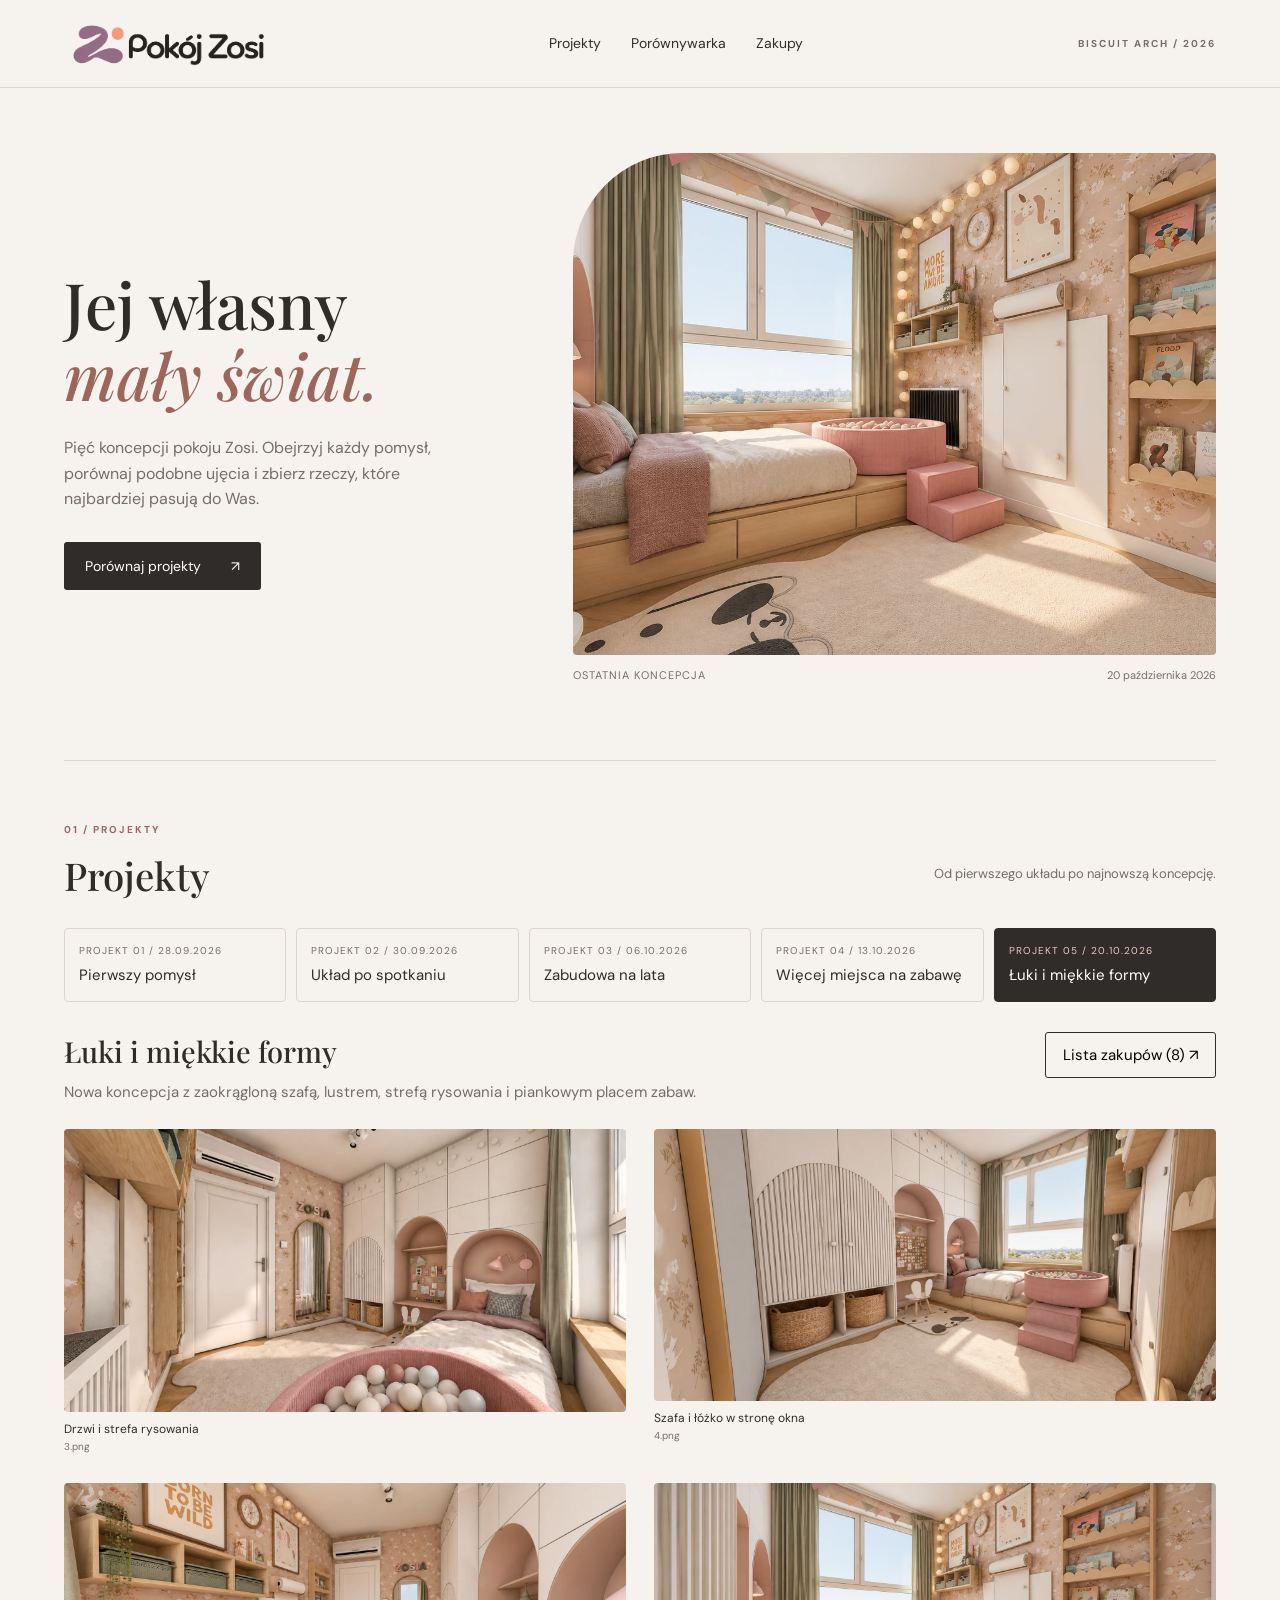
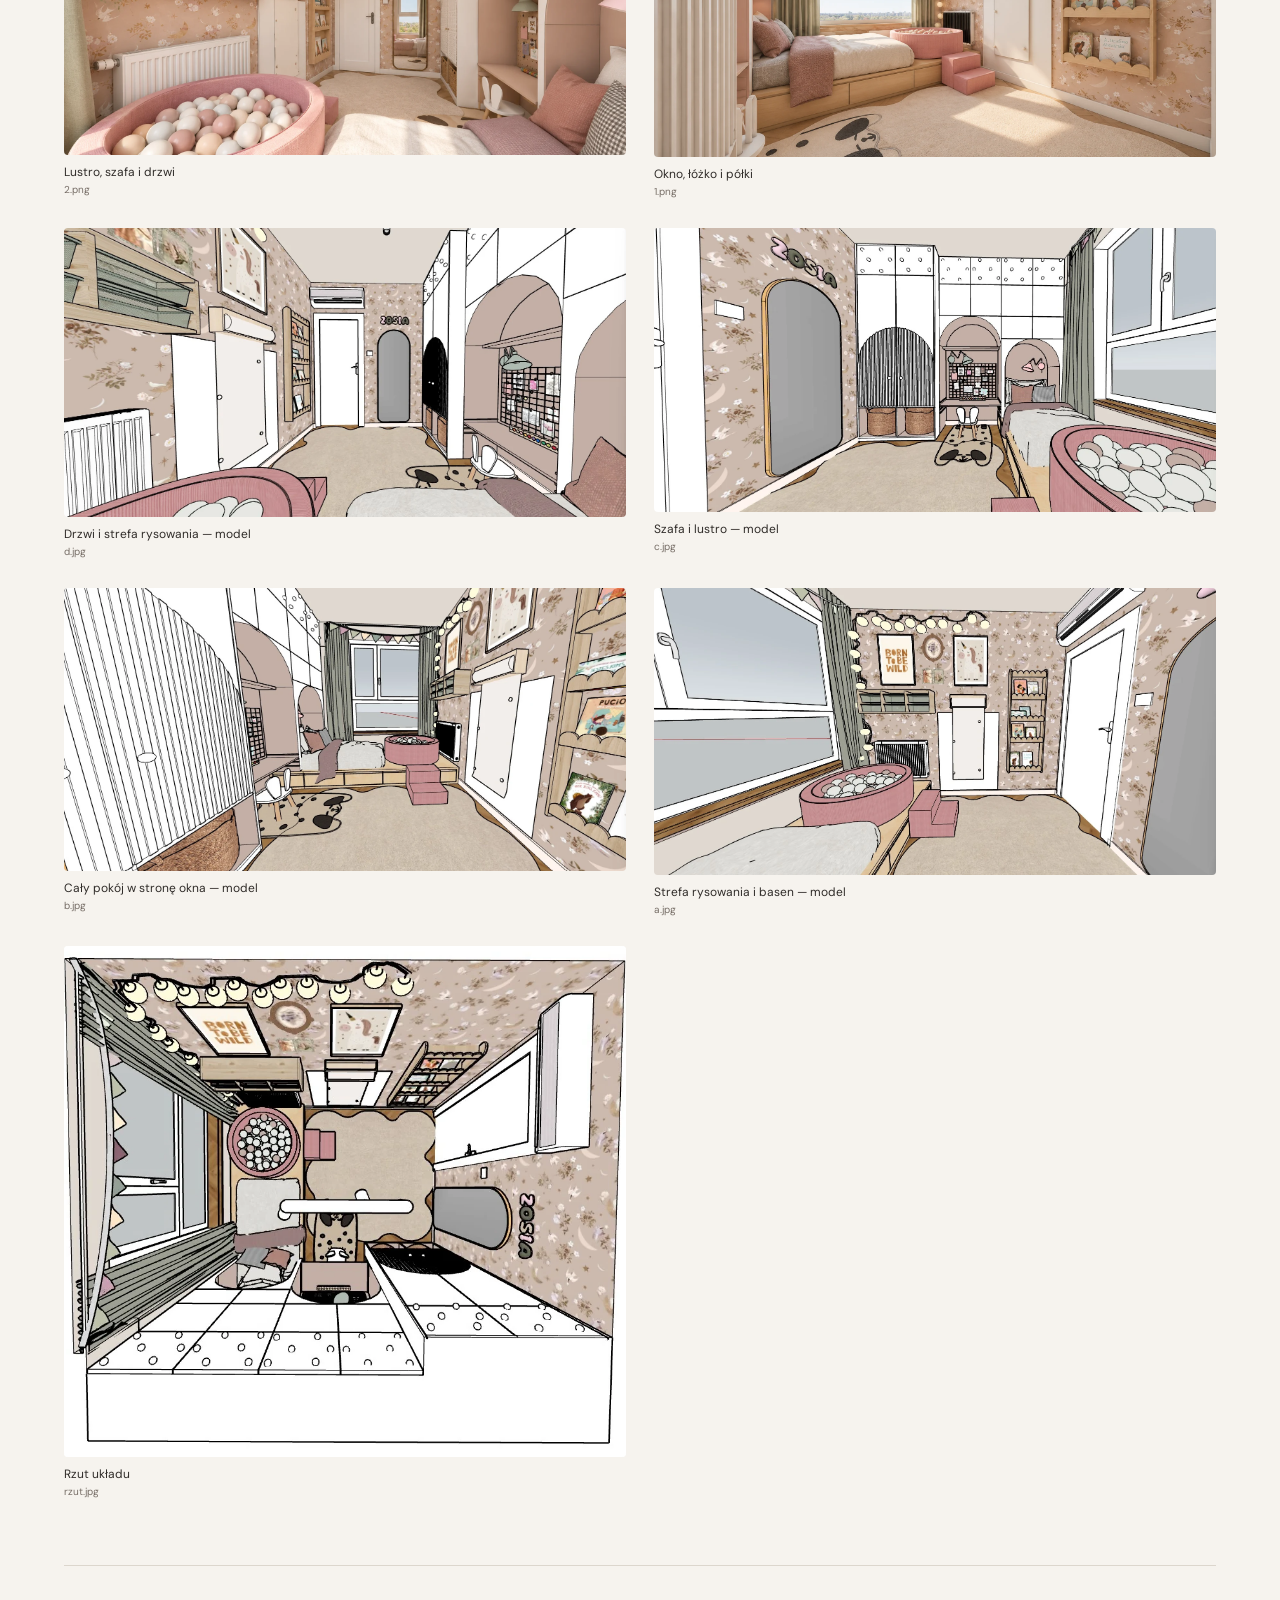
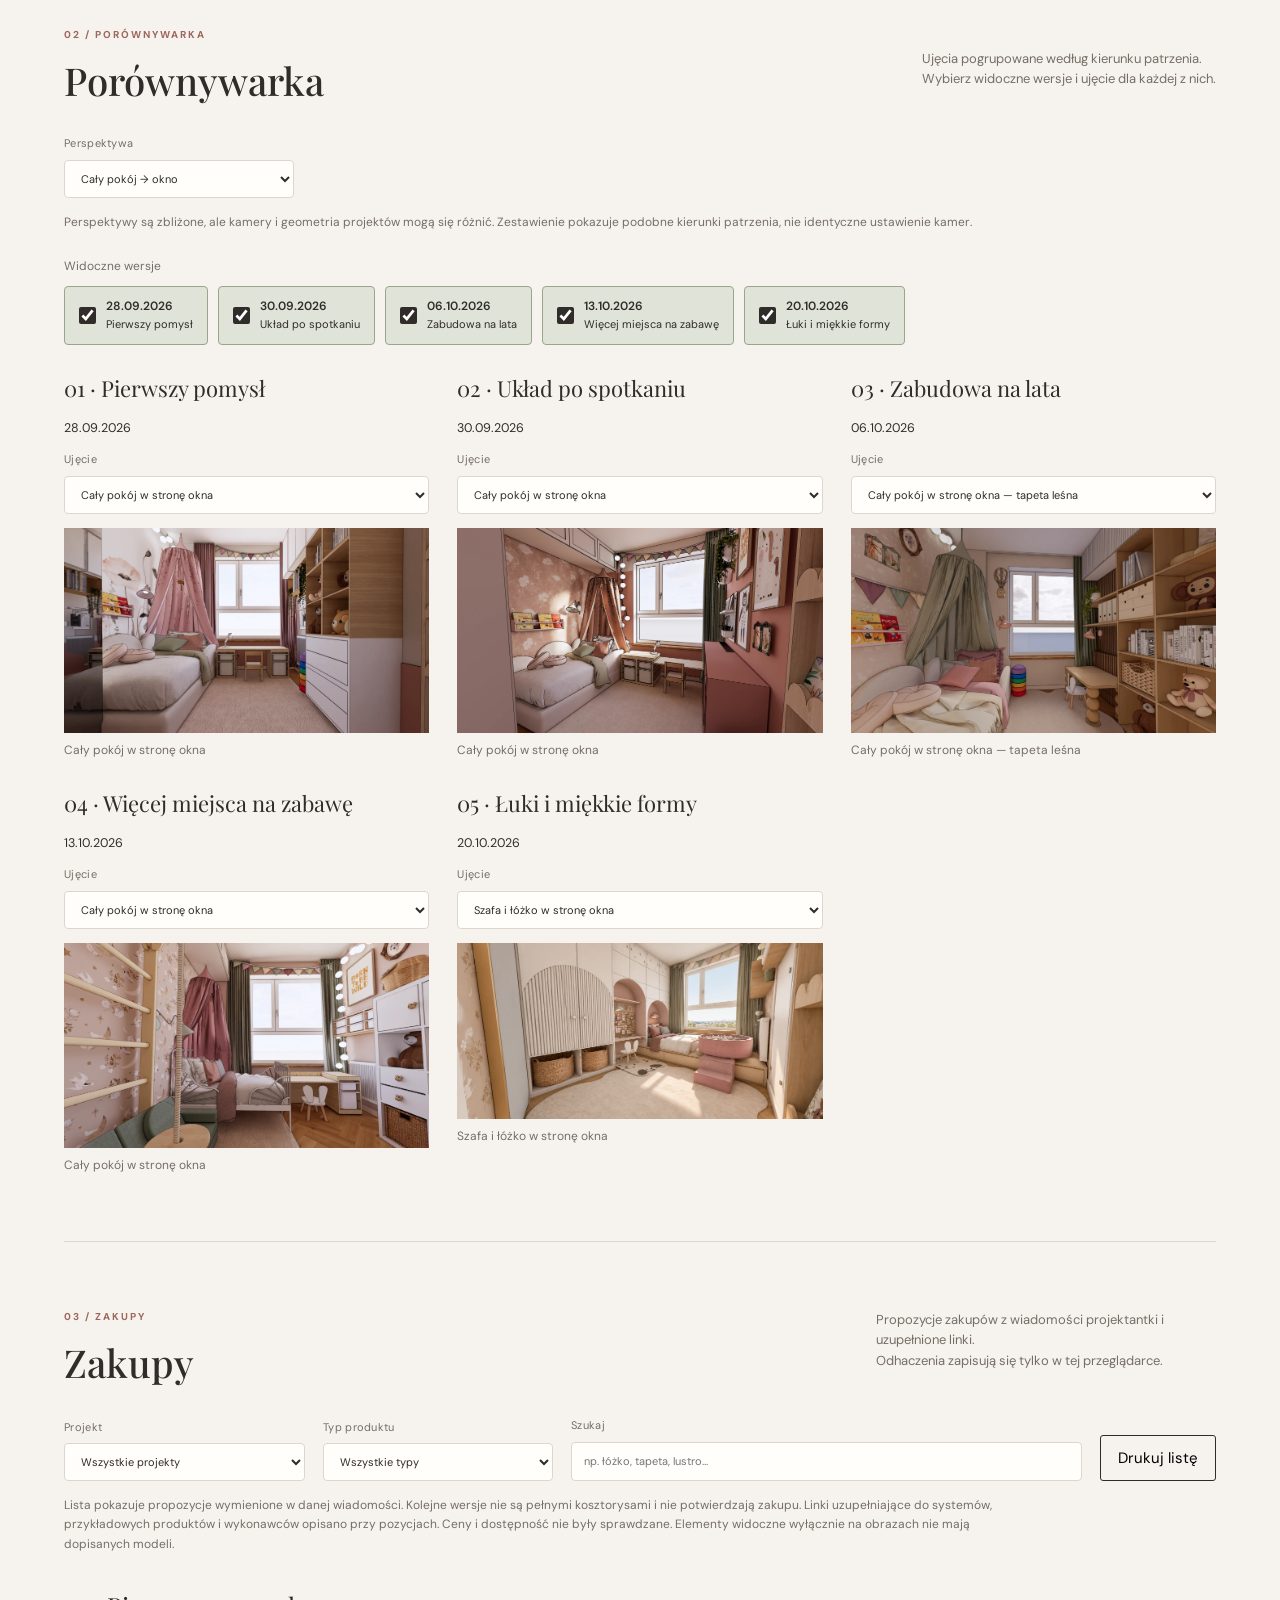
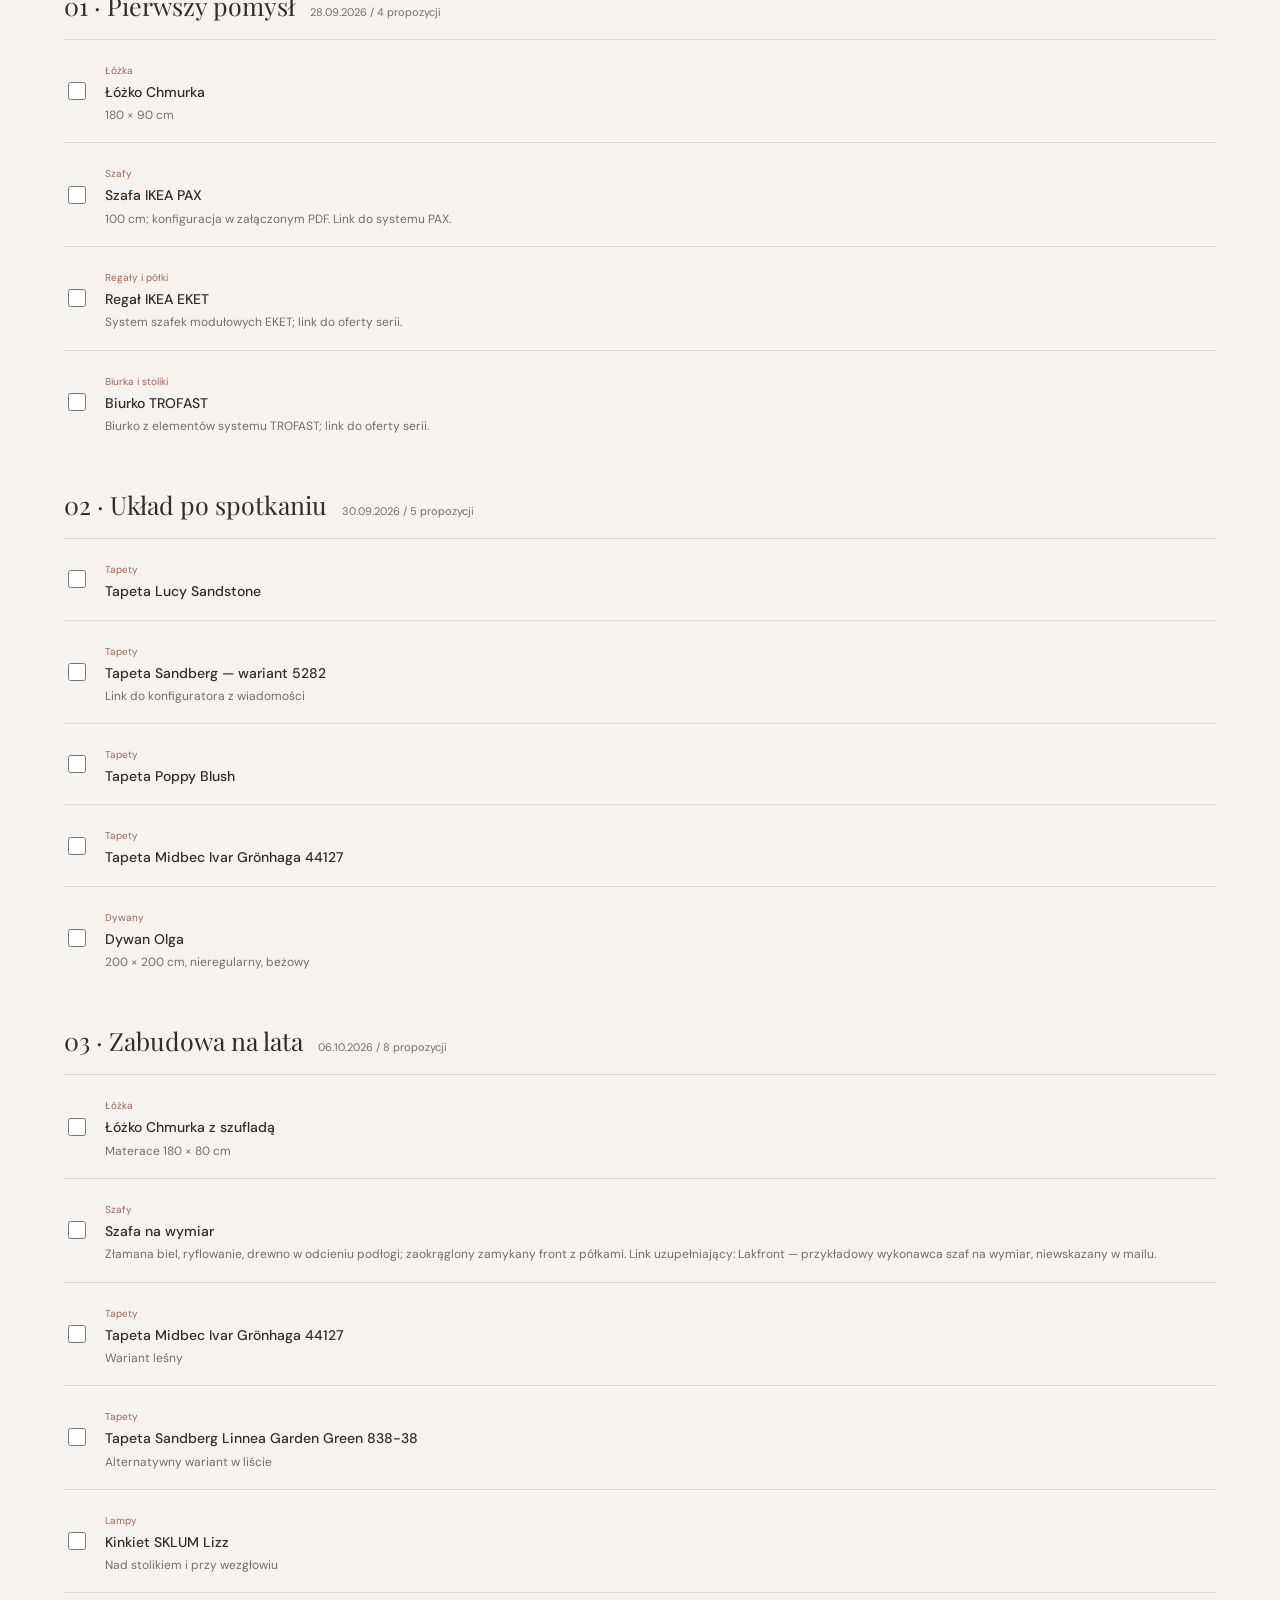
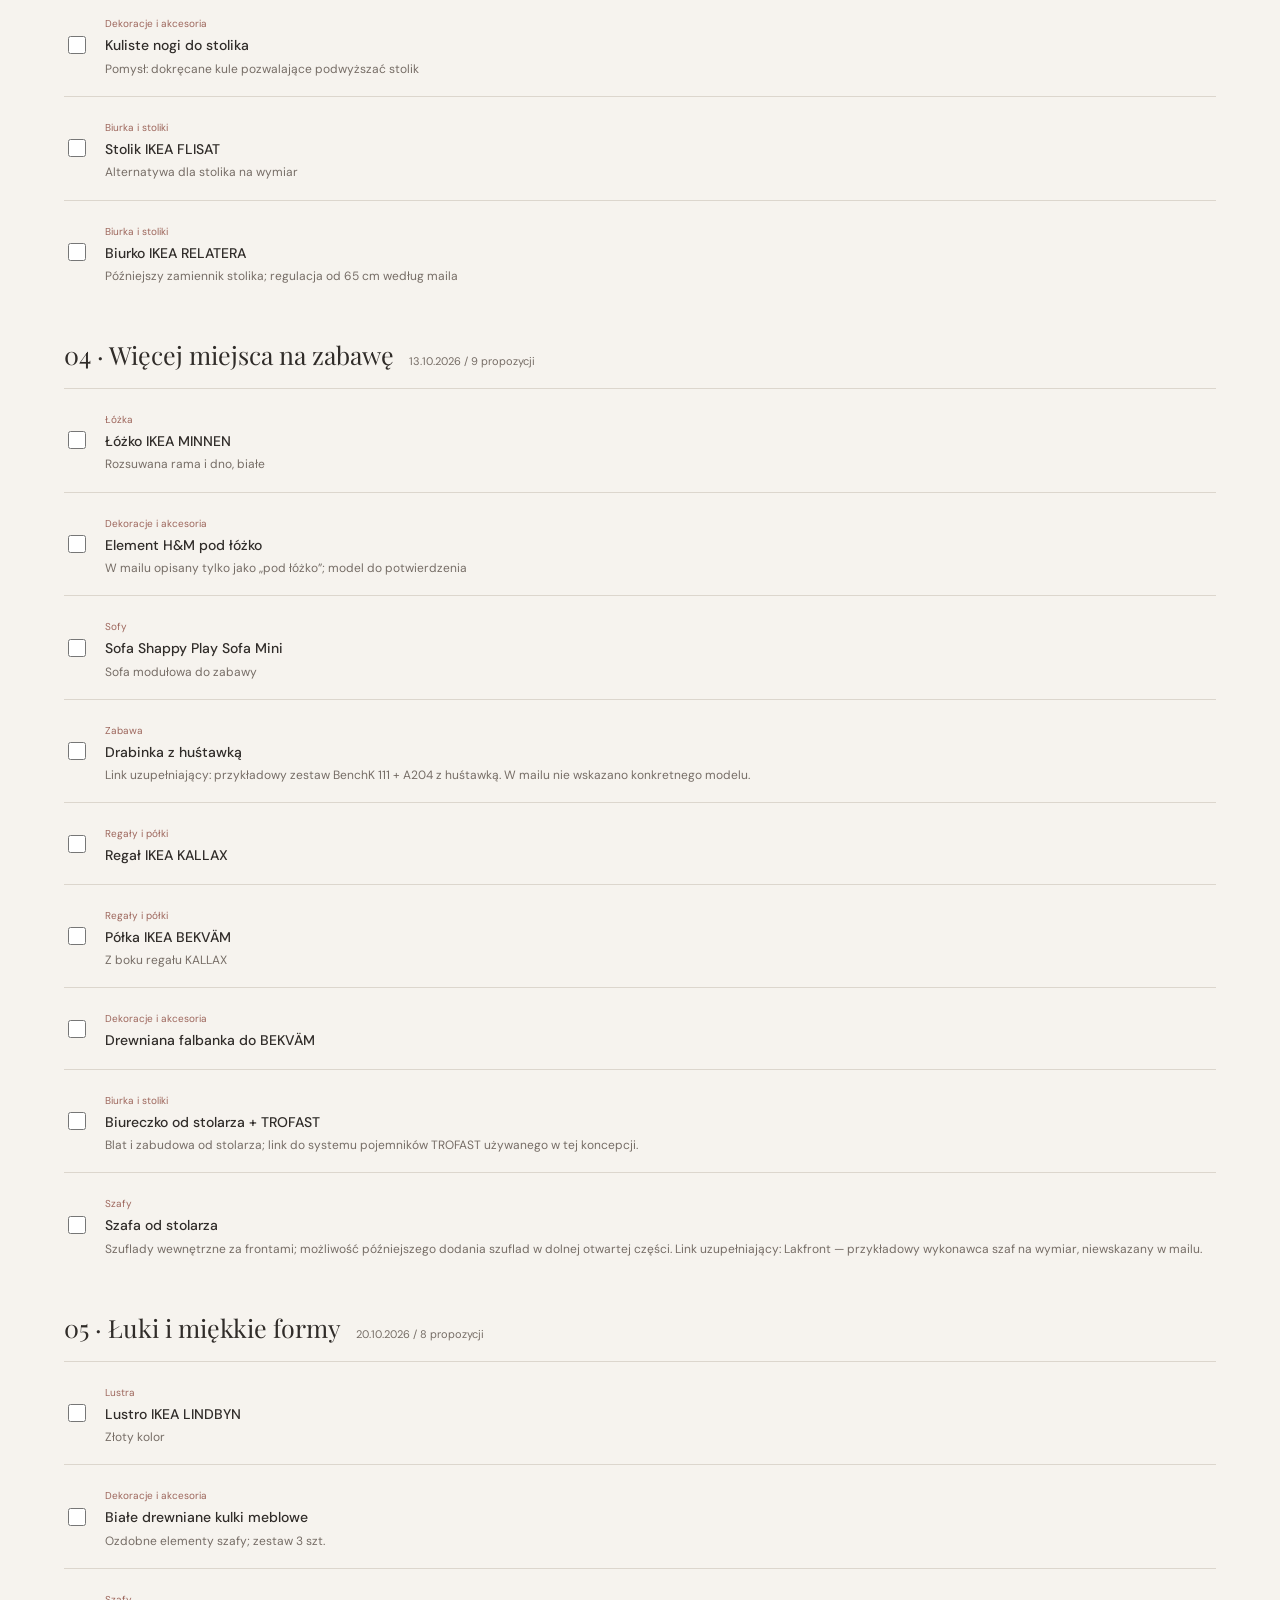
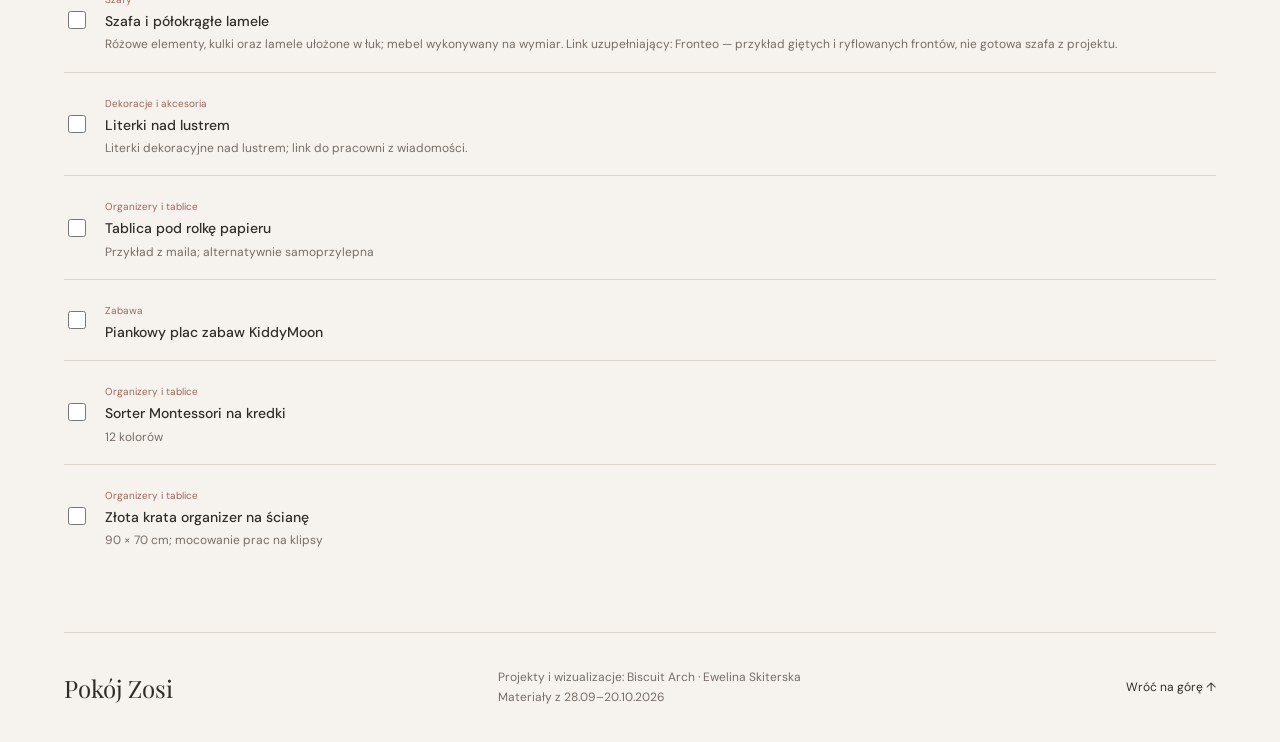
==== commit 8f64c46c: "Align floor plan orientation and normalize room viewports" ====
--- a/pokoj-zosi/index.html
+++ b/pokoj-zosi/index.html
@@ -1,9 +1,9 @@
-<!doctype html><html lang="pl"><head><meta charset="utf-8"><meta name="viewport" content="width=device-width,initial-scale=1"><meta name="robots" content="noindex,nofollow"><meta name="theme-color" content="#f3eee8"><title>Pokój Zosi · pięć pomysłów</title><link rel="stylesheet" href="style.css?v=20261022-logo3"><script defer src="data.js?v=20261022-shopping-links"></script><script defer src="app.js?v=20261022-shopping-links"></script></head><body>
+<!doctype html><html lang="pl"><head><meta charset="utf-8"><meta name="viewport" content="width=device-width,initial-scale=1"><meta name="robots" content="noindex,nofollow"><meta name="theme-color" content="#f3eee8"><title>Pokój Zosi · pięć pomysłów</title><link rel="stylesheet" href="style.css?v=20261022-aligned-plans"><script defer src="data.js?v=20261022-aligned-plans"></script><script defer src="app.js?v=20261022-aligned-plans"></script></head><body>
 <header><a class="brand" href="#projekty"><img class="brand-logo" src="assets/logo-zosia-v3.png" alt="Pokój Zosi" width="2172" height="724"></a><nav aria-label="Główna"><a href="#projekty">Projekty</a><a href="#porownaj">Porównywarka</a><a href="#zakupy">Zakupy</a></nav><span class="studio">BISCUIT ARCH / 2026</span></header>
 <main><section class="intro"><div><h1>Jej własny<br><em>mały świat.</em></h1><p>Pięć koncepcji pokoju Zosi. Obejrzyj każdy pomysł, porównaj podobne ujęcia i zbierz rzeczy, które najbardziej pasują do Was.</p><a href="#porownaj" class="primary">Porównaj projekty <span>↗</span></a></div><figure class="hero"><img src="assets/p4-7.webp" alt="Najnowsza koncepcja pokoju: łóżko przy oknie i pastelowa zabudowa"><figcaption><span>OSTATNIA KONCEPCJA</span> 20 października 2026</figcaption></figure></section>
 <section id="projekty" class="section"><div class="section-title"><div><span class="eyebrow">01 / PROJEKTY</span><h2>Projekty</h2></div><p>Od pierwszego układu po najnowszą koncepcję.</p></div><div id="project-tabs" class="tabs" role="tablist" aria-label="Wersja projektu"></div><div id="project-detail"></div></section>
-<section id="porownaj" class="section compare-section"><div class="section-title"><div><span class="eyebrow">02 / PORÓWNYWARKA</span><h2>Porównywarka</h2></div><p>Ujęcia pogrupowane według kierunku patrzenia.<br>Wybierz widoczne wersje i ujęcie dla każdej z nich.</p></div><div class="compare-controls"><label>Perspektywa<select id="angle"><option value="wide">Cały pokój → okno</option><option value="window">Okno i sąsiednie meble</option><option value="bed">Łóżko i miejsce odpoczynku</option><option value="door">W stronę drzwi</option><option value="storage">Szafa i regały</option><option value="play">Strefa zabawy</option><option value="plan">Rzuty / widok z góry</option><option value="all">Wszystkie ujęcia</option></select></label></div><p class="note">Perspektywy są zbliżone, ale kamery i geometria projektów mogą się różnić. Zestawienie pokazuje podobne kierunki patrzenia, nie identyczne ustawienie kamer.</p><fieldset class="compare-versions"><legend>Widoczne wersje</legend><div id="compare-projects"></div></fieldset><div id="compare-body"></div></section>
+<section id="porownaj" class="section compare-section"><div class="section-title"><div><span class="eyebrow">02 / PORÓWNYWARKA</span><h2>Porównywarka</h2></div><p>Ujęcia pogrupowane według kierunku patrzenia.<br>Wybierz widoczne wersje i ujęcie dla każdej z nich.</p></div><div class="compare-controls"><label>Perspektywa<select id="angle"><option value="wide">Cały pokój → okno</option><option value="window">Okno i sąsiednie meble</option><option value="bed">Łóżko i miejsce odpoczynku</option><option value="door">W stronę drzwi</option><option value="storage">Szafa i regały</option><option value="play">Strefa zabawy</option><option value="plan">Rzuty / widok z góry</option><option value="all">Wszystkie ujęcia</option></select></label></div><p class="note">Perspektywy są zbliżone, ale kamery i geometria projektów mogą się różnić. Zestawienie pokazuje podobne kierunki patrzenia, nie identyczne ustawienie kamer.</p><fieldset class="compare-versions"><legend>Widoczne wersje</legend><div id="compare-projects"></div></fieldset><p class="note" id="plan-alignment-note" hidden>Rzuty: okno po lewej, drzwi u góry po prawej. Kadry dopasowano do pokoju; perspektywa i skala źródłowych ujęć mogą się nieznacznie różnić.</p><div id="compare-body"></div></section>
 <section id="zakupy" class="section"><div class="section-title"><div><span class="eyebrow">03 / ZAKUPY</span><h2>Zakupy</h2></div><p>Propozycje zakupów z wiadomości projektantki i uzupełnione linki.<br>Odhaczenia zapisują się tylko w tej przeglądarce.</p></div><div class="shopping-toolbar"><label>Projekt<select id="shopping-project"><option value="all">Wszystkie projekty</option></select></label><label>Typ produktu<select id="shopping-type"><option value="all">Wszystkie typy</option></select></label><label>Szukaj<input id="shopping-search" type="search" placeholder="np. łóżko, tapeta, lustro…"></label><button id="print" class="outline">Drukuj listę</button></div><p class="note">Lista pokazuje propozycje wymienione w danej wiadomości. Kolejne wersje nie są pełnymi kosztorysami i nie potwierdzają zakupu. Linki uzupełniające do systemów, przykładowych produktów i wykonawców opisano przy pozycjach. Ceny i dostępność nie były sprawdzane. Elementy widoczne wyłącznie na obrazach nie mają dopisanych modeli.</p><div id="shopping-list"></div></section>
 <footer><b>Pokój Zosi</b><span>Projekty i wizualizacje: Biscuit Arch · Ewelina Skiterska<br>Materiały z 28.09–20.10.2026</span><a href="#">Wróć na górę ↑</a></footer></main>
-<dialog id="lightbox"><button id="close-lightbox" aria-label="Zamknij podgląd">×</button><img alt=""><p></p><a target="_blank" rel="noopener">Otwórz obraz w pełnym rozmiarze ↗</a></dialog>
+<dialog id="lightbox"><button id="close-lightbox" aria-label="Zamknij podgląd">×</button><div id="lightbox-media"></div><p></p><a target="_blank" rel="noopener">Otwórz obraz w pełnym rozmiarze ↗</a></dialog>
 </body></html>
--- a/pokoj-zosi/style.css
+++ b/pokoj-zosi/style.css
@@ -12,3 +12,7 @@
 
 .brand-logo{display:block;width:210px;height:70px;object-fit:contain}
 @media(max-width:600px){.brand-logo{width:144px;height:48px}}
+
+.plan-frame{display:block;position:relative;width:100%;aspect-ratio:1.1;background:#fff}.plan-frame svg{position:absolute;inset:0;display:block;width:100%;height:100%}#lightbox-media .plan-frame{width:min(88vw,84.7vh)}.all-grid:has(.plan-frame){align-items:start}.all-grid:has(.plan-frame) h3{min-height:2.4em}
+
+#lightbox-media>img{width:auto;height:auto}
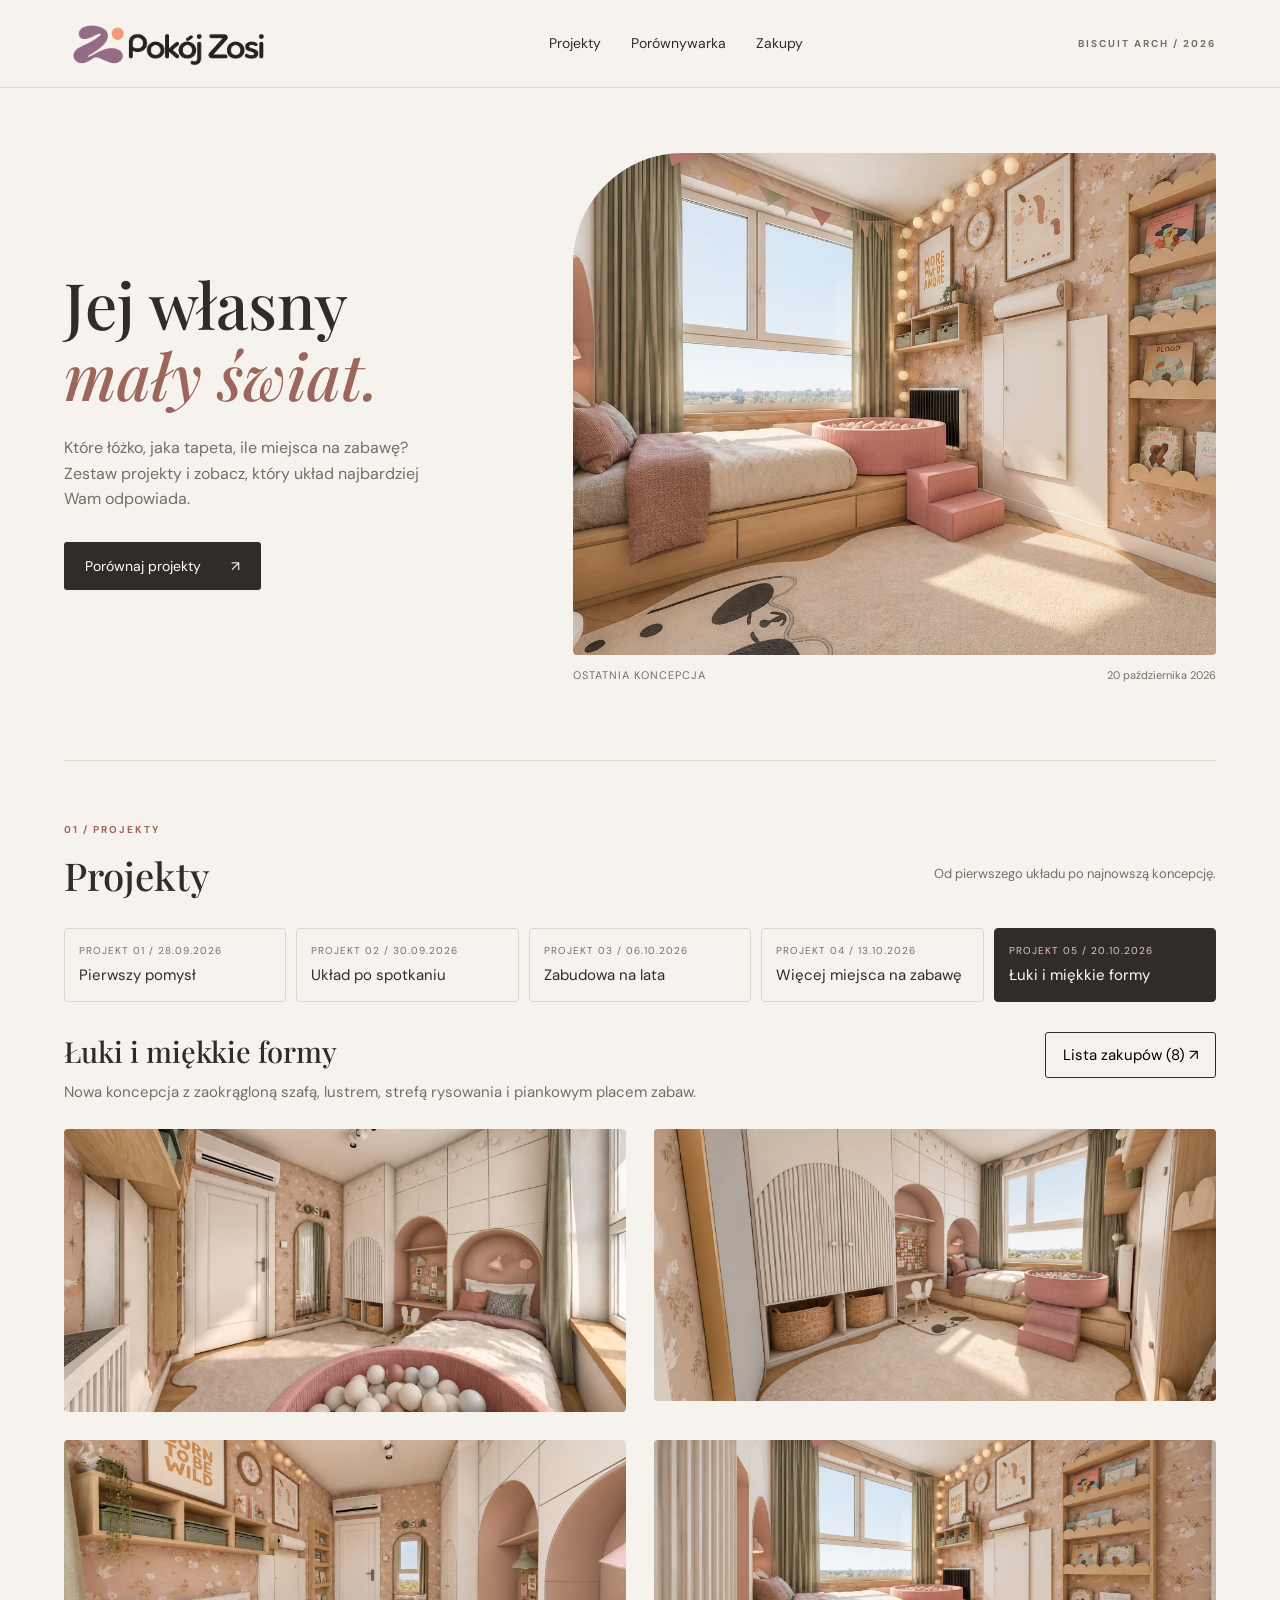
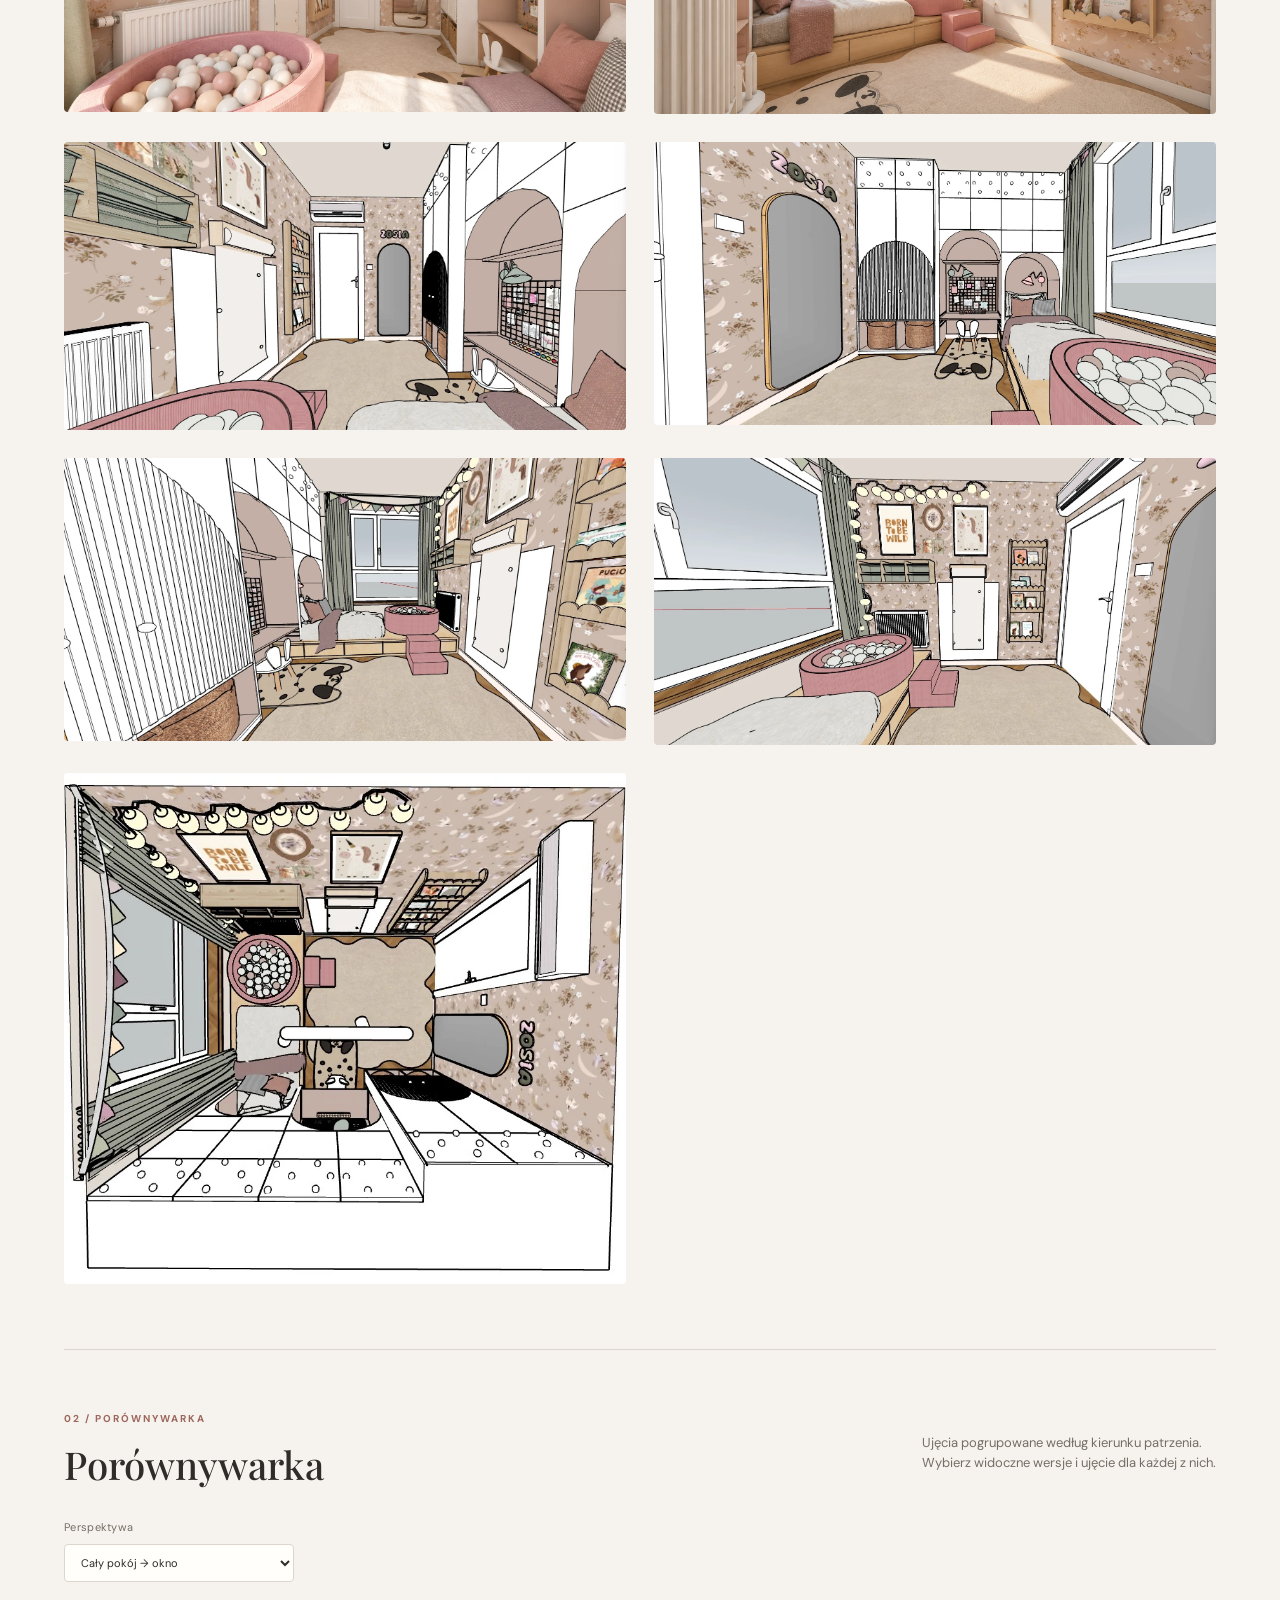
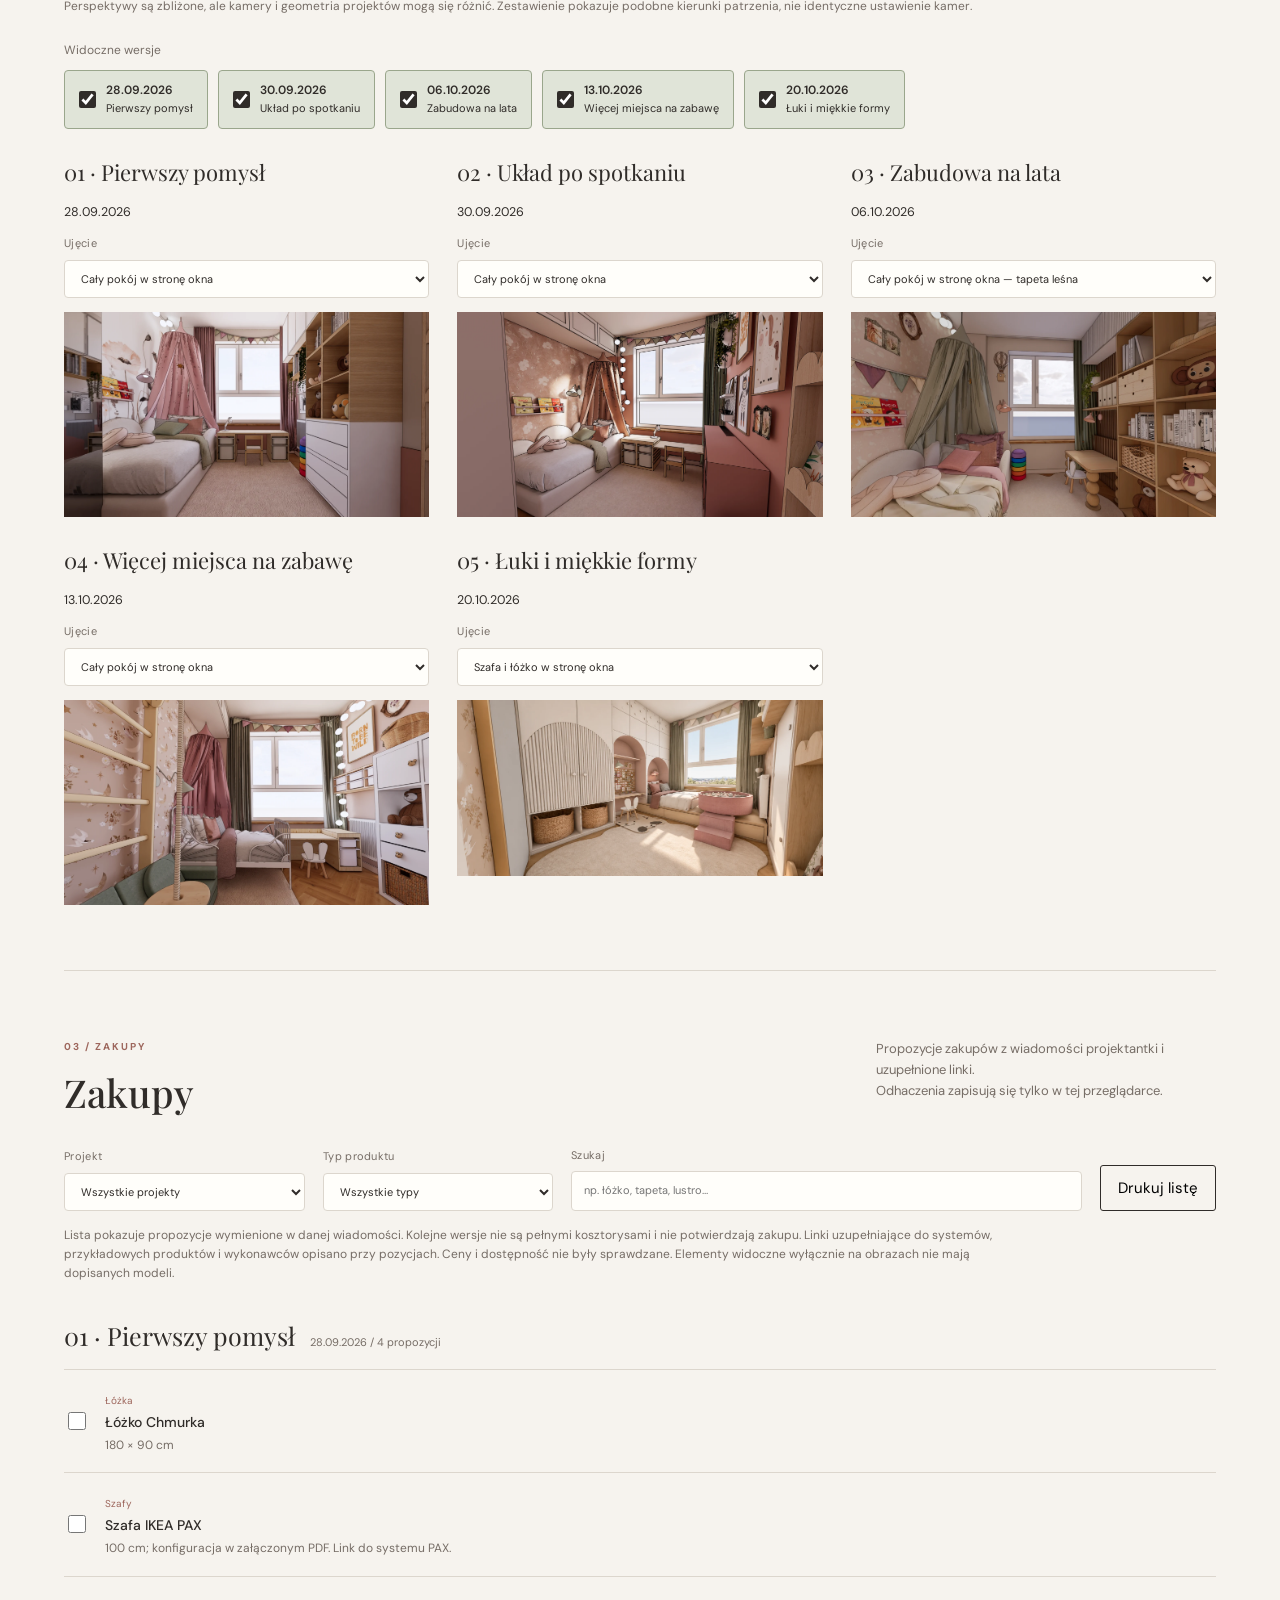
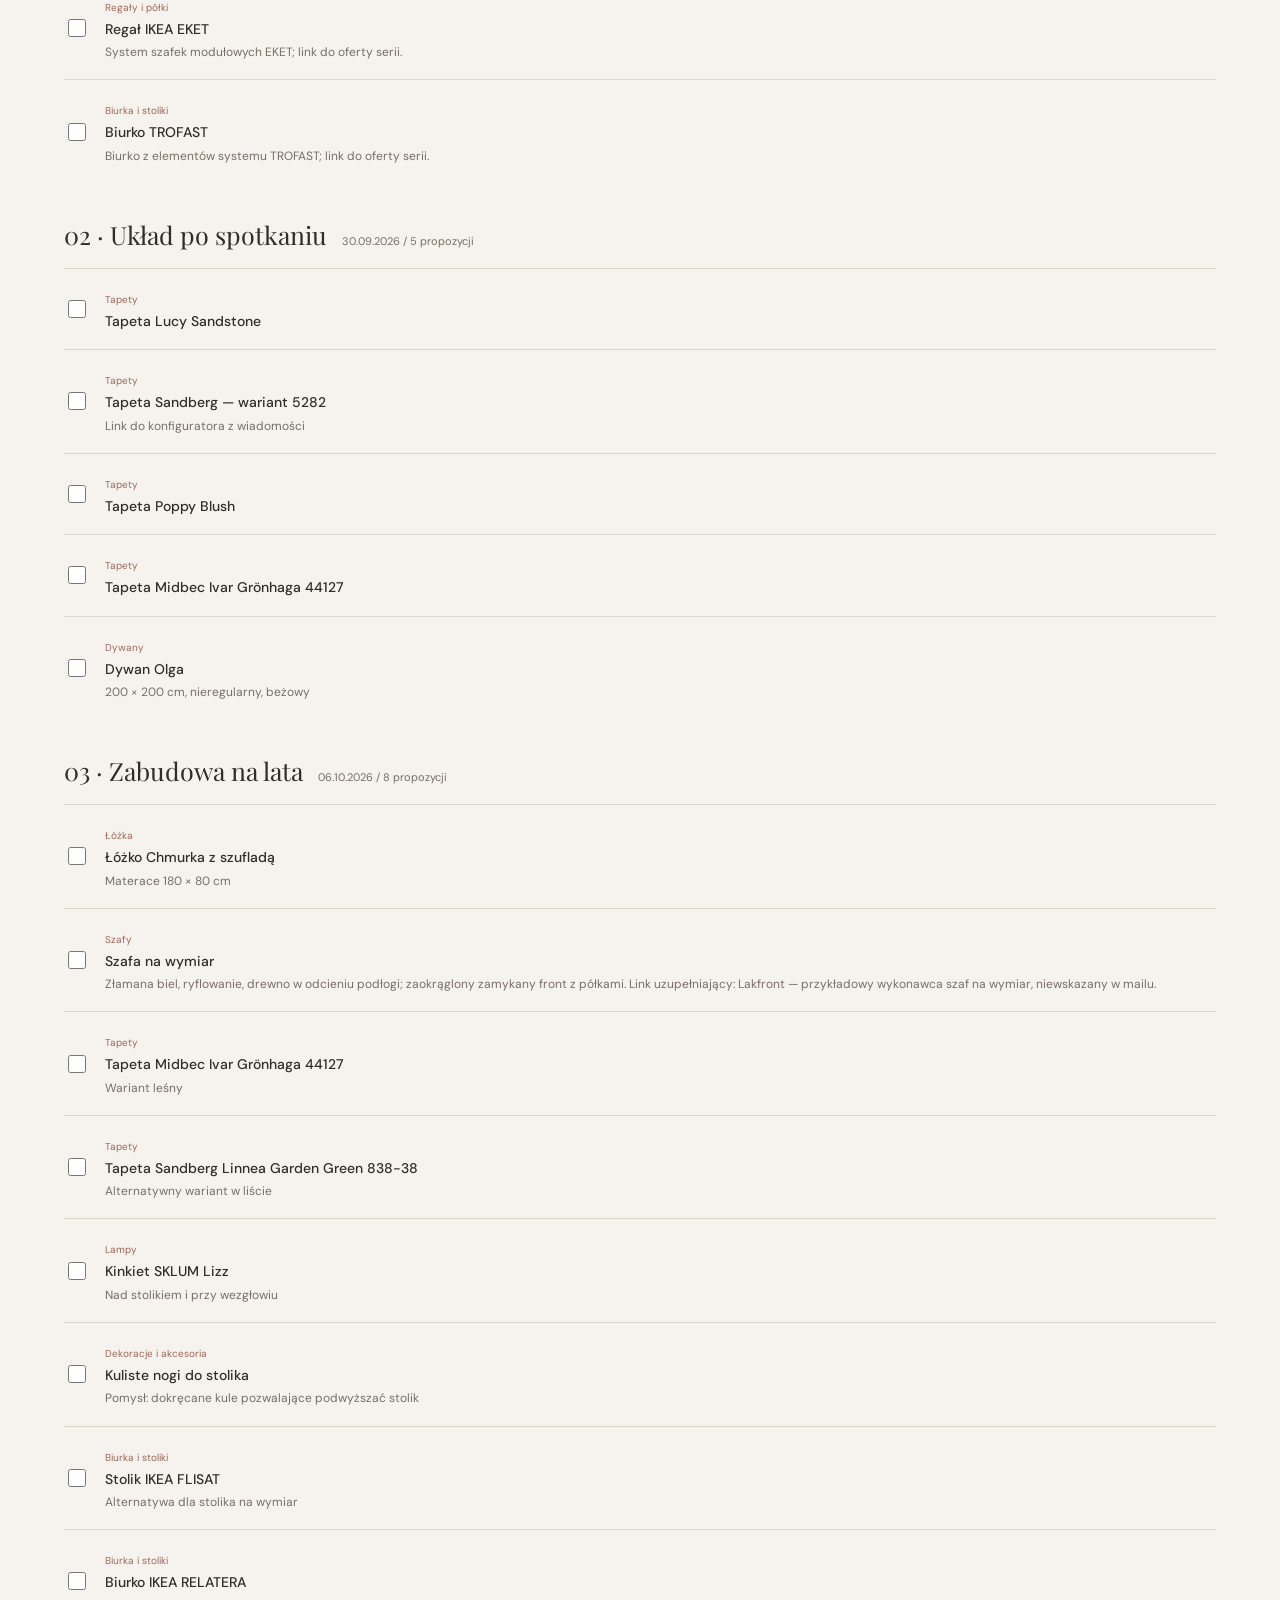
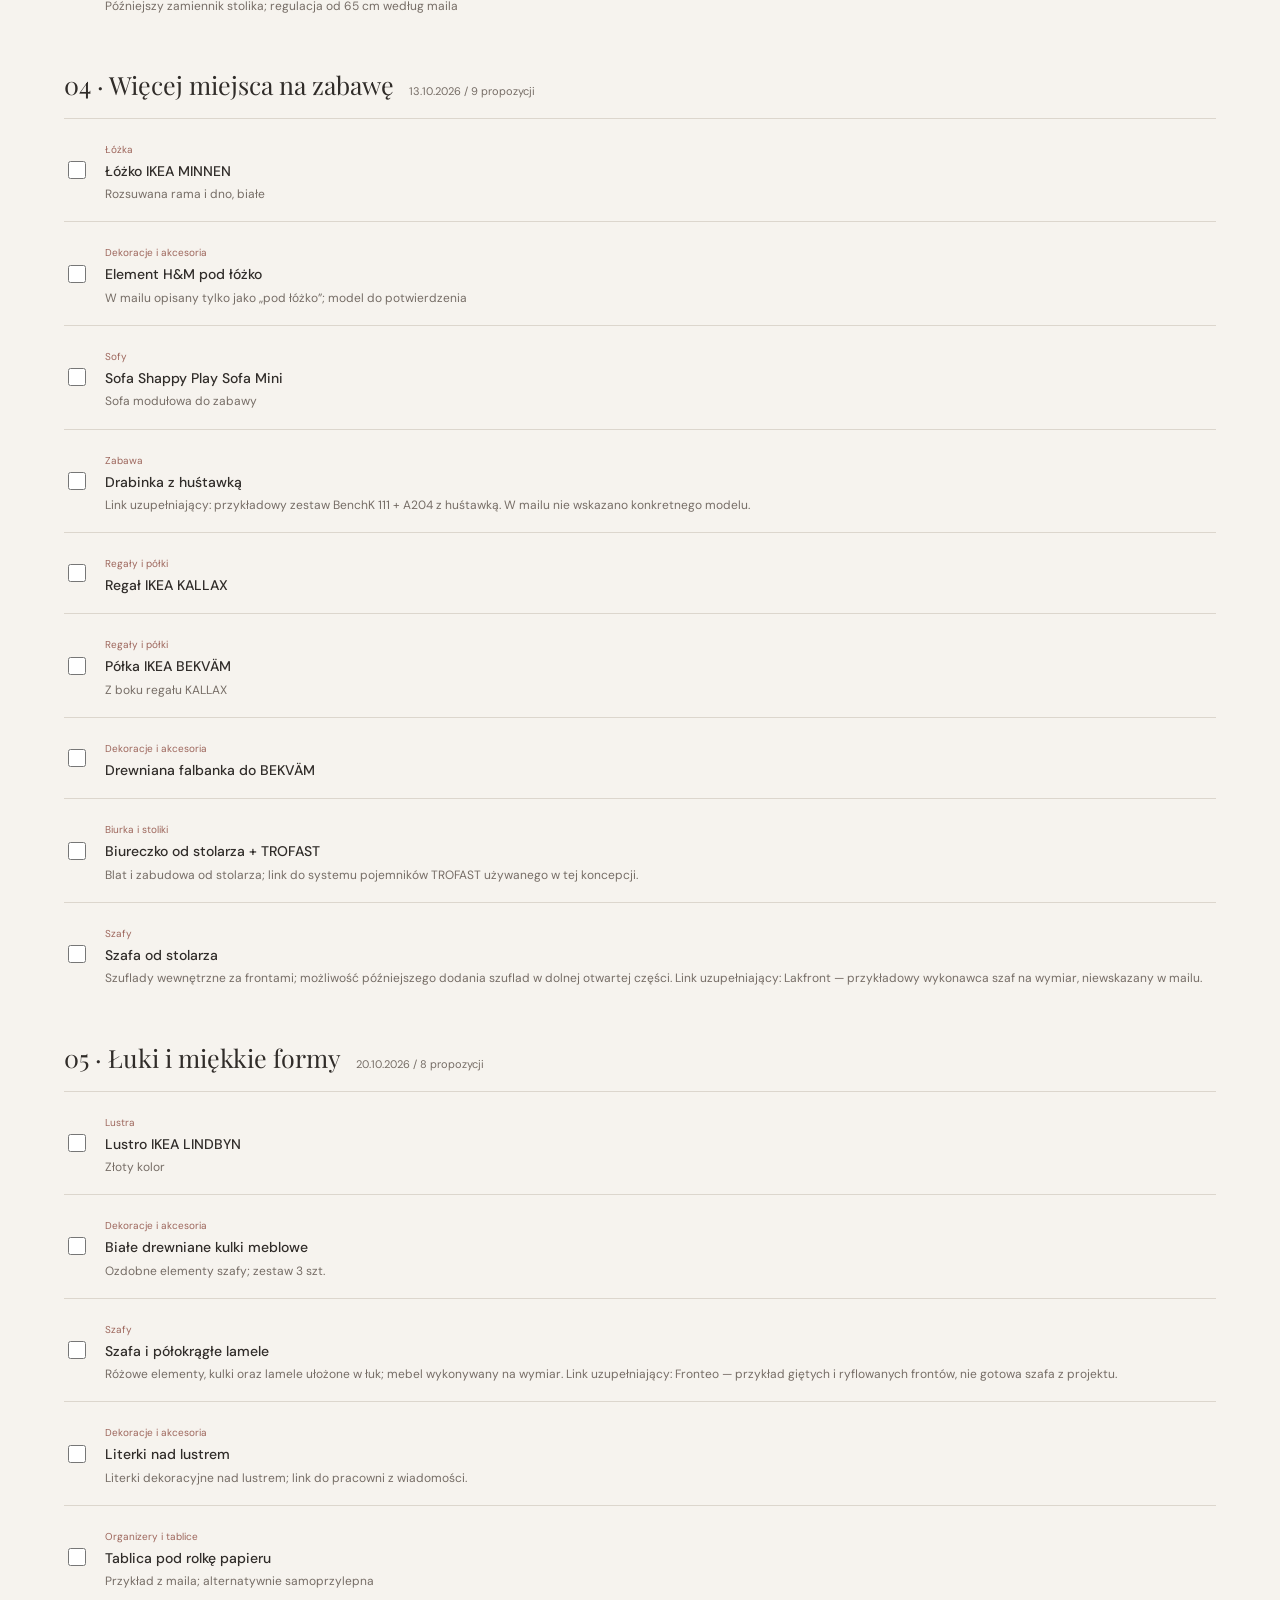
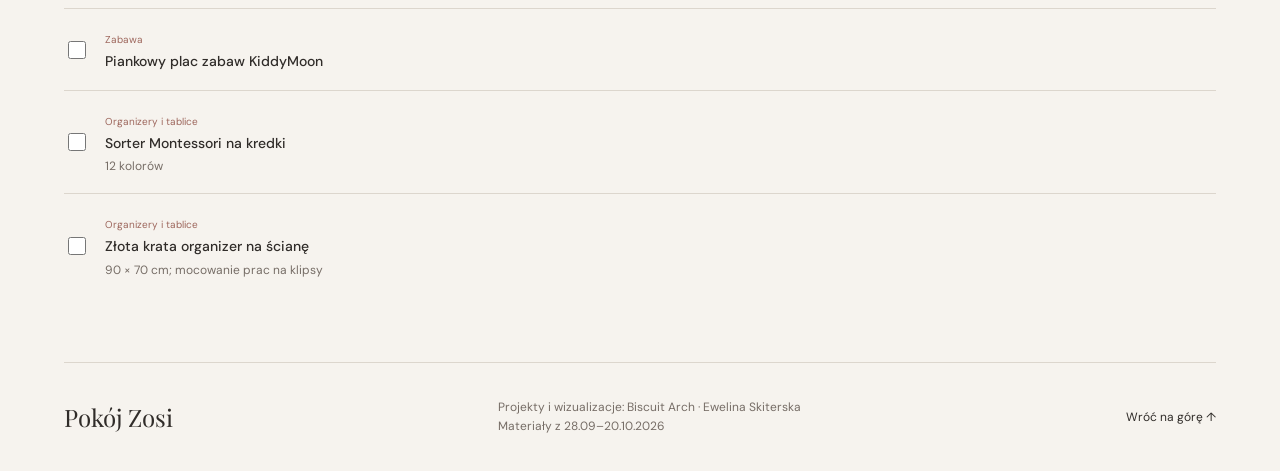
==== commit 6d13a606: "Remove photo captions and apply chosen introduction copy" ====
--- a/pokoj-zosi/index.html
+++ b/pokoj-zosi/index.html
@@ -1,6 +1,6 @@
-<!doctype html><html lang="pl"><head><meta charset="utf-8"><meta name="viewport" content="width=device-width,initial-scale=1"><meta name="robots" content="noindex,nofollow"><meta name="theme-color" content="#f3eee8"><title>Pokój Zosi · pięć pomysłów</title><link rel="stylesheet" href="style.css?v=20261022-aligned-plans"><script defer src="data.js?v=20261022-aligned-plans"></script><script defer src="app.js?v=20261022-aligned-plans"></script></head><body>
+<!doctype html><html lang="pl"><head><meta charset="utf-8"><meta name="viewport" content="width=device-width,initial-scale=1"><meta name="robots" content="noindex,nofollow"><meta name="theme-color" content="#f3eee8"><title>Pokój Zosi · pięć pomysłów</title><link rel="stylesheet" href="style.css?v=20261022-aligned-plans"><script defer src="data.js?v=20261022-aligned-plans"></script><script defer src="app.js?v=20261022-clean-copy"></script></head><body>
 <header><a class="brand" href="#projekty"><img class="brand-logo" src="assets/logo-zosia-v3.png" alt="Pokój Zosi" width="2172" height="724"></a><nav aria-label="Główna"><a href="#projekty">Projekty</a><a href="#porownaj">Porównywarka</a><a href="#zakupy">Zakupy</a></nav><span class="studio">BISCUIT ARCH / 2026</span></header>
-<main><section class="intro"><div><h1>Jej własny<br><em>mały świat.</em></h1><p>Pięć koncepcji pokoju Zosi. Obejrzyj każdy pomysł, porównaj podobne ujęcia i zbierz rzeczy, które najbardziej pasują do Was.</p><a href="#porownaj" class="primary">Porównaj projekty <span>↗</span></a></div><figure class="hero"><img src="assets/p4-7.webp" alt="Najnowsza koncepcja pokoju: łóżko przy oknie i pastelowa zabudowa"><figcaption><span>OSTATNIA KONCEPCJA</span> 20 października 2026</figcaption></figure></section>
+<main><section class="intro"><div><h1>Jej własny<br><em>mały świat.</em></h1><p>Które łóżko, jaka tapeta, ile miejsca na zabawę? Zestaw projekty i zobacz, który układ najbardziej Wam odpowiada.</p><a href="#porownaj" class="primary">Porównaj projekty <span>↗</span></a></div><figure class="hero"><img src="assets/p4-7.webp" alt="Najnowsza koncepcja pokoju: łóżko przy oknie i pastelowa zabudowa"><figcaption><span>OSTATNIA KONCEPCJA</span> 20 października 2026</figcaption></figure></section>
 <section id="projekty" class="section"><div class="section-title"><div><span class="eyebrow">01 / PROJEKTY</span><h2>Projekty</h2></div><p>Od pierwszego układu po najnowszą koncepcję.</p></div><div id="project-tabs" class="tabs" role="tablist" aria-label="Wersja projektu"></div><div id="project-detail"></div></section>
 <section id="porownaj" class="section compare-section"><div class="section-title"><div><span class="eyebrow">02 / PORÓWNYWARKA</span><h2>Porównywarka</h2></div><p>Ujęcia pogrupowane według kierunku patrzenia.<br>Wybierz widoczne wersje i ujęcie dla każdej z nich.</p></div><div class="compare-controls"><label>Perspektywa<select id="angle"><option value="wide">Cały pokój → okno</option><option value="window">Okno i sąsiednie meble</option><option value="bed">Łóżko i miejsce odpoczynku</option><option value="door">W stronę drzwi</option><option value="storage">Szafa i regały</option><option value="play">Strefa zabawy</option><option value="plan">Rzuty / widok z góry</option><option value="all">Wszystkie ujęcia</option></select></label></div><p class="note">Perspektywy są zbliżone, ale kamery i geometria projektów mogą się różnić. Zestawienie pokazuje podobne kierunki patrzenia, nie identyczne ustawienie kamer.</p><fieldset class="compare-versions"><legend>Widoczne wersje</legend><div id="compare-projects"></div></fieldset><p class="note" id="plan-alignment-note" hidden>Rzuty: okno po lewej, drzwi u góry po prawej. Kadry dopasowano do pokoju; perspektywa i skala źródłowych ujęć mogą się nieznacznie różnić.</p><div id="compare-body"></div></section>
 <section id="zakupy" class="section"><div class="section-title"><div><span class="eyebrow">03 / ZAKUPY</span><h2>Zakupy</h2></div><p>Propozycje zakupów z wiadomości projektantki i uzupełnione linki.<br>Odhaczenia zapisują się tylko w tej przeglądarce.</p></div><div class="shopping-toolbar"><label>Projekt<select id="shopping-project"><option value="all">Wszystkie projekty</option></select></label><label>Typ produktu<select id="shopping-type"><option value="all">Wszystkie typy</option></select></label><label>Szukaj<input id="shopping-search" type="search" placeholder="np. łóżko, tapeta, lustro…"></label><button id="print" class="outline">Drukuj listę</button></div><p class="note">Lista pokazuje propozycje wymienione w danej wiadomości. Kolejne wersje nie są pełnymi kosztorysami i nie potwierdzają zakupu. Linki uzupełniające do systemów, przykładowych produktów i wykonawców opisano przy pozycjach. Ceny i dostępność nie były sprawdzane. Elementy widoczne wyłącznie na obrazach nie mają dopisanych modeli.</p><div id="shopping-list"></div></section>
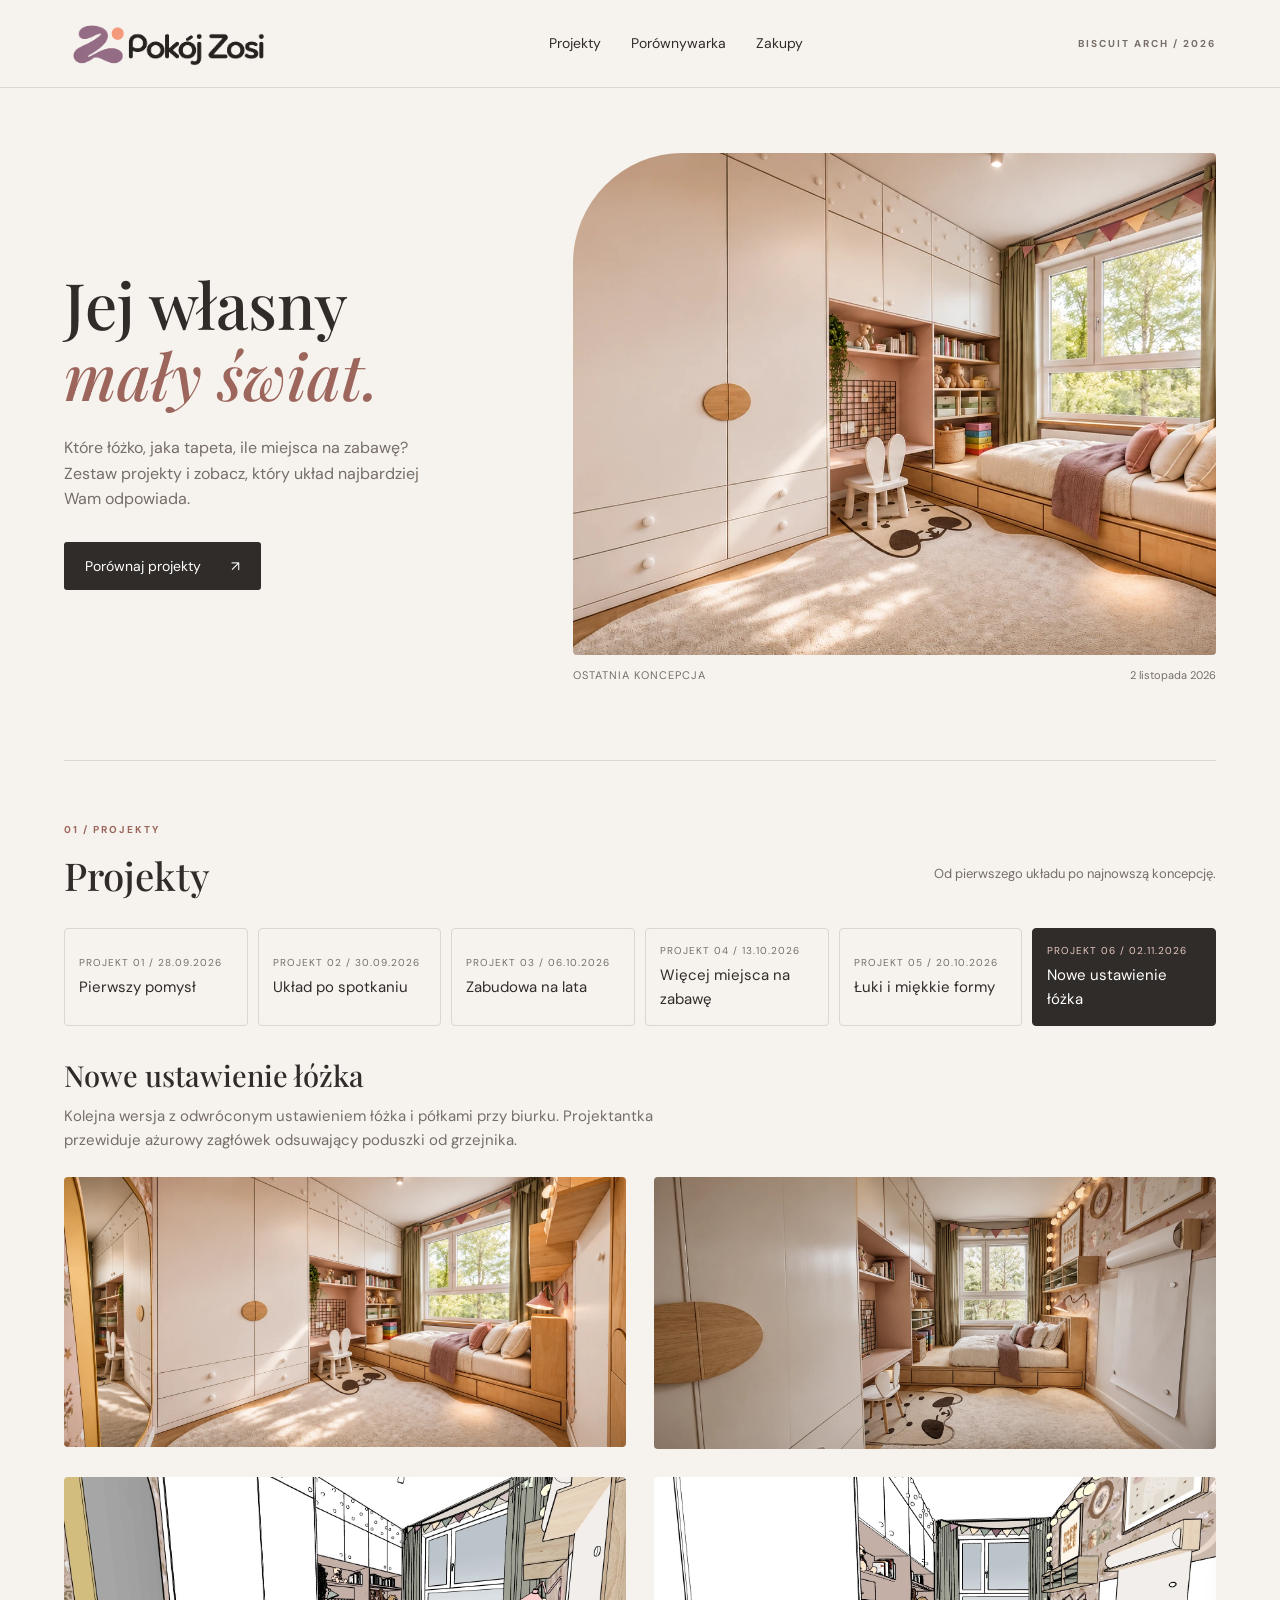
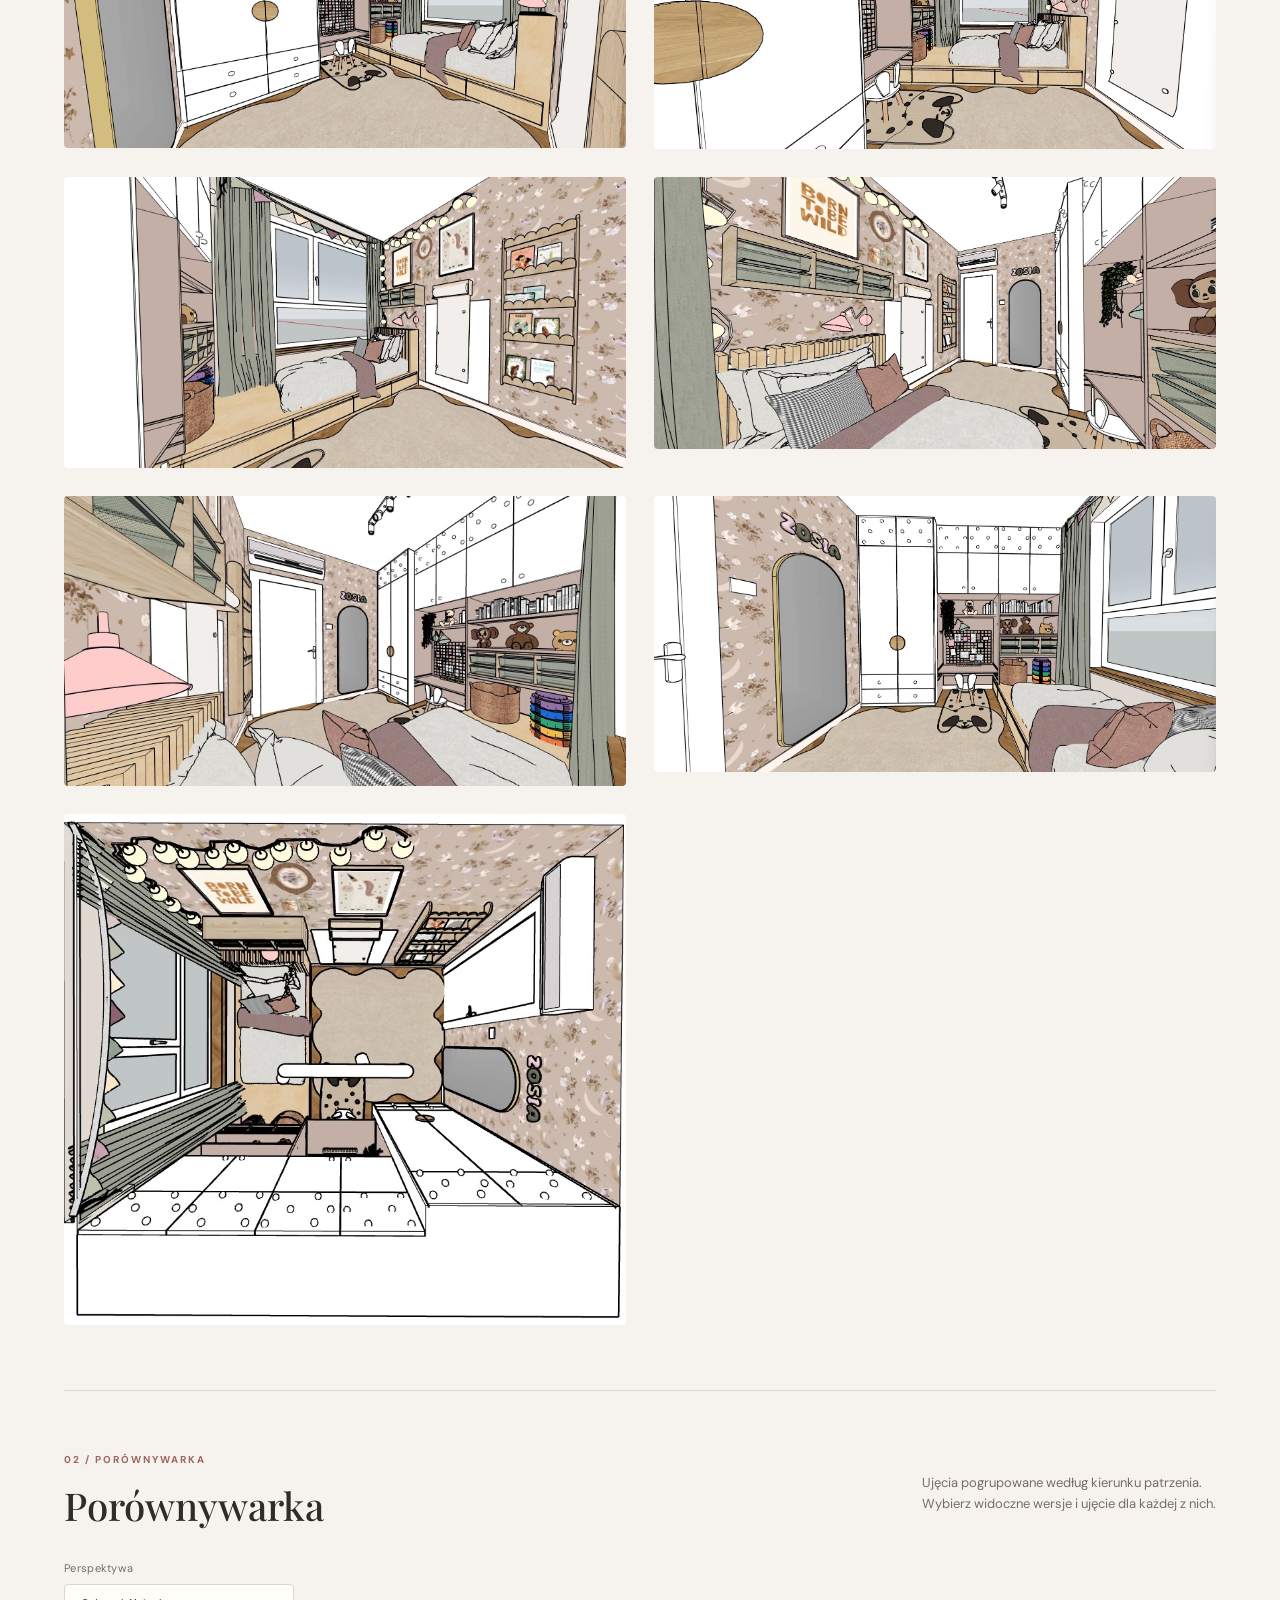
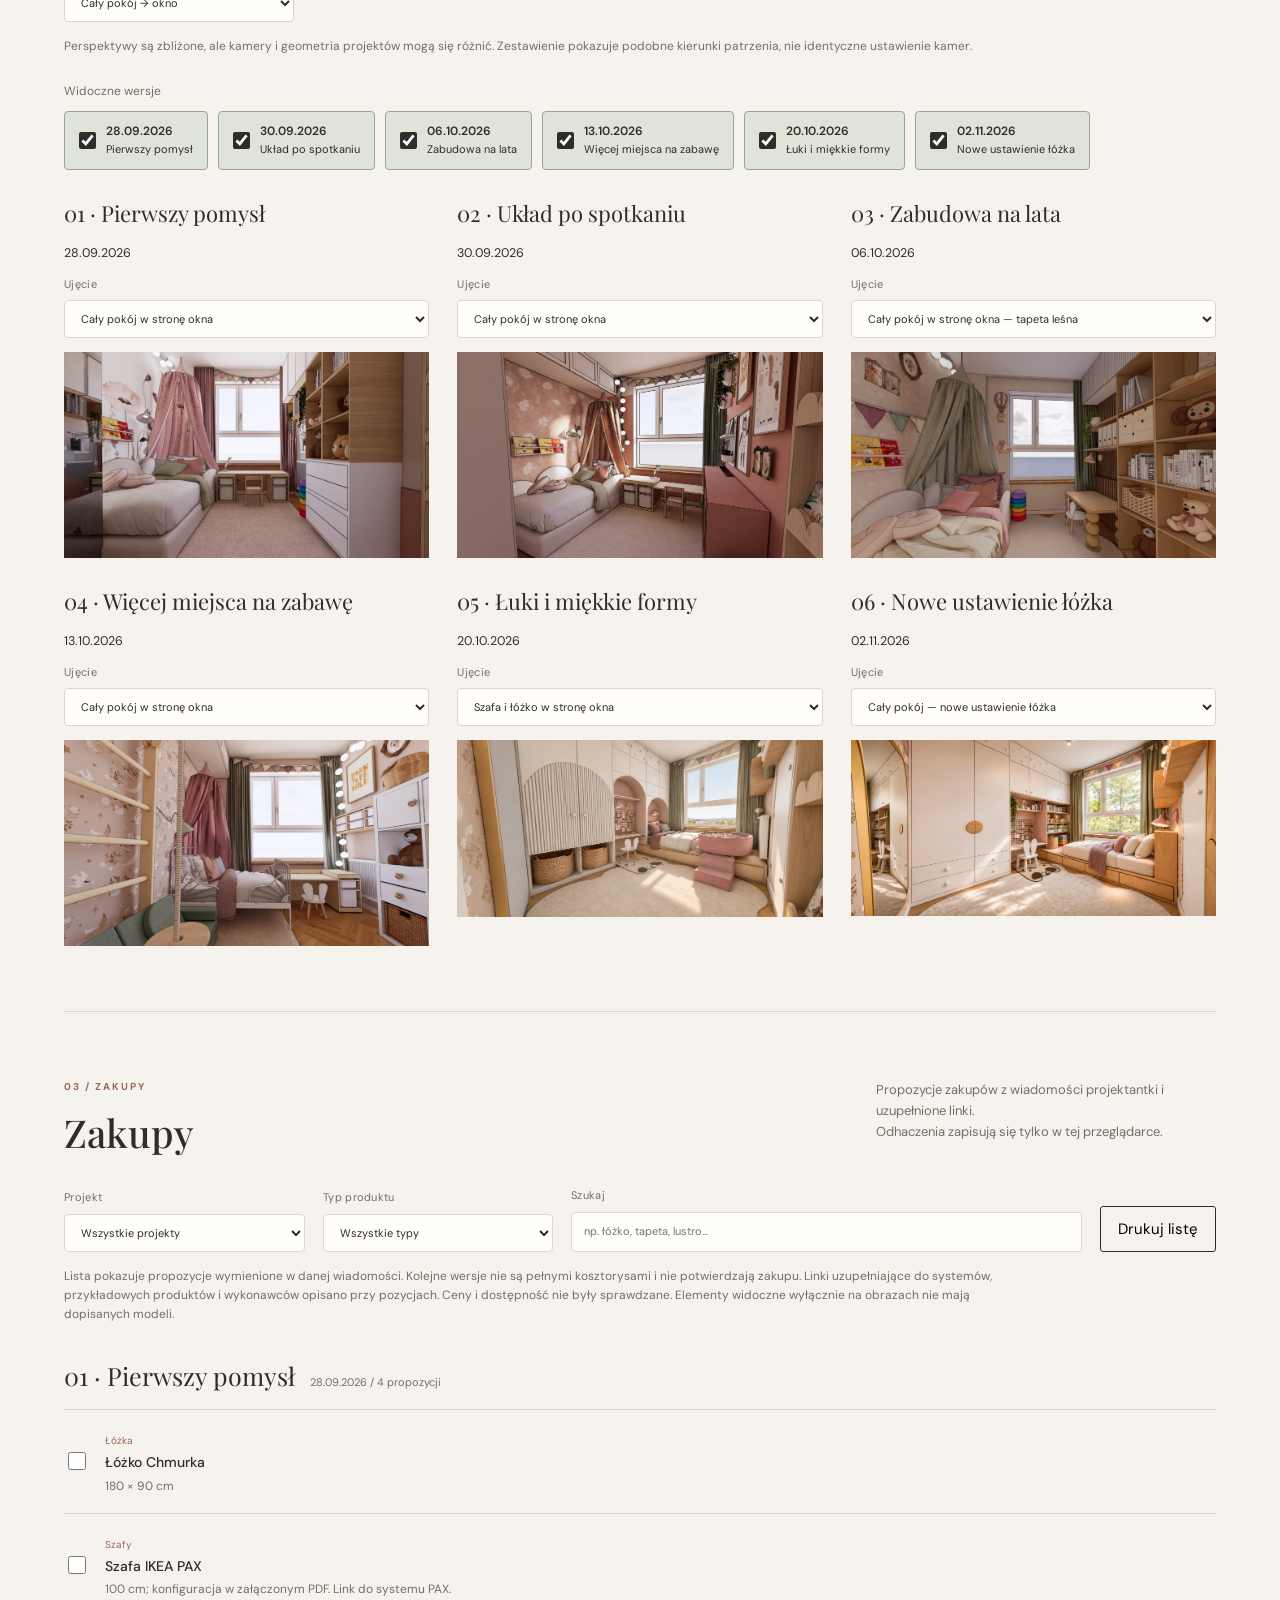
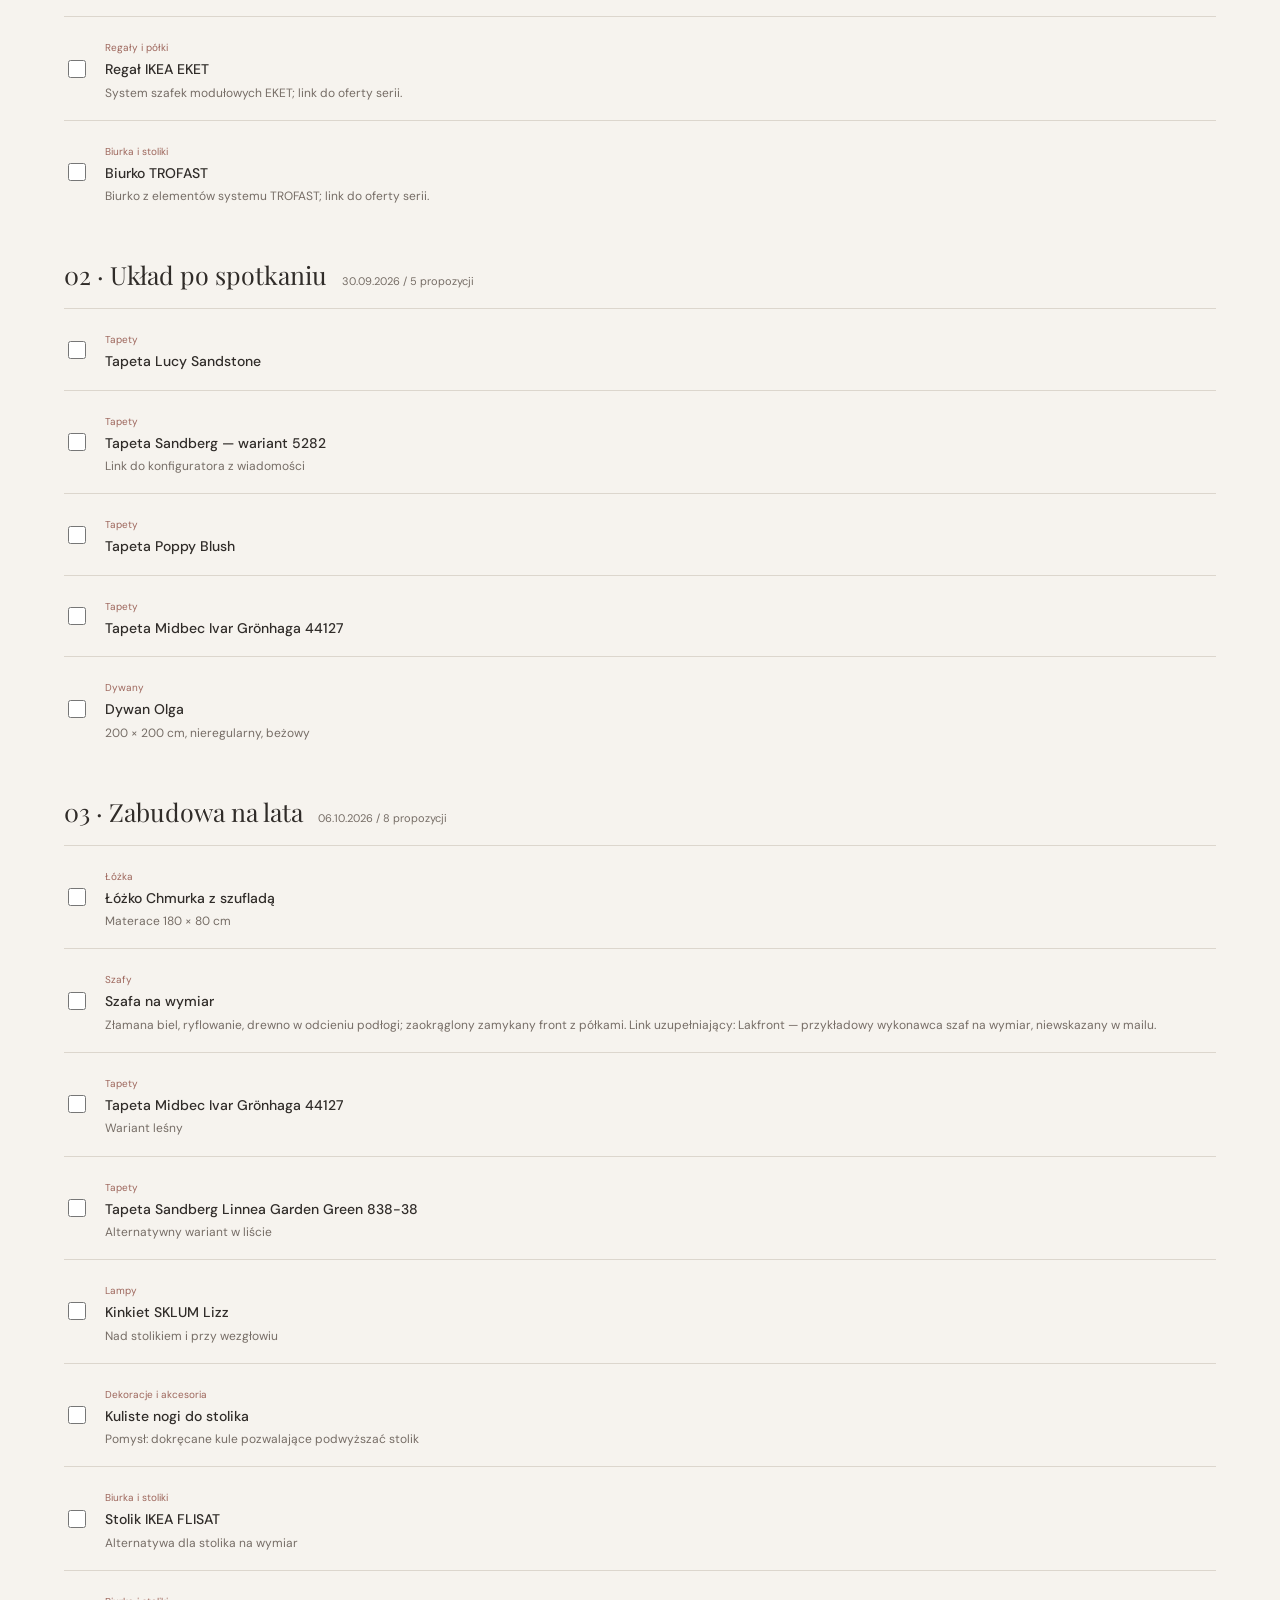
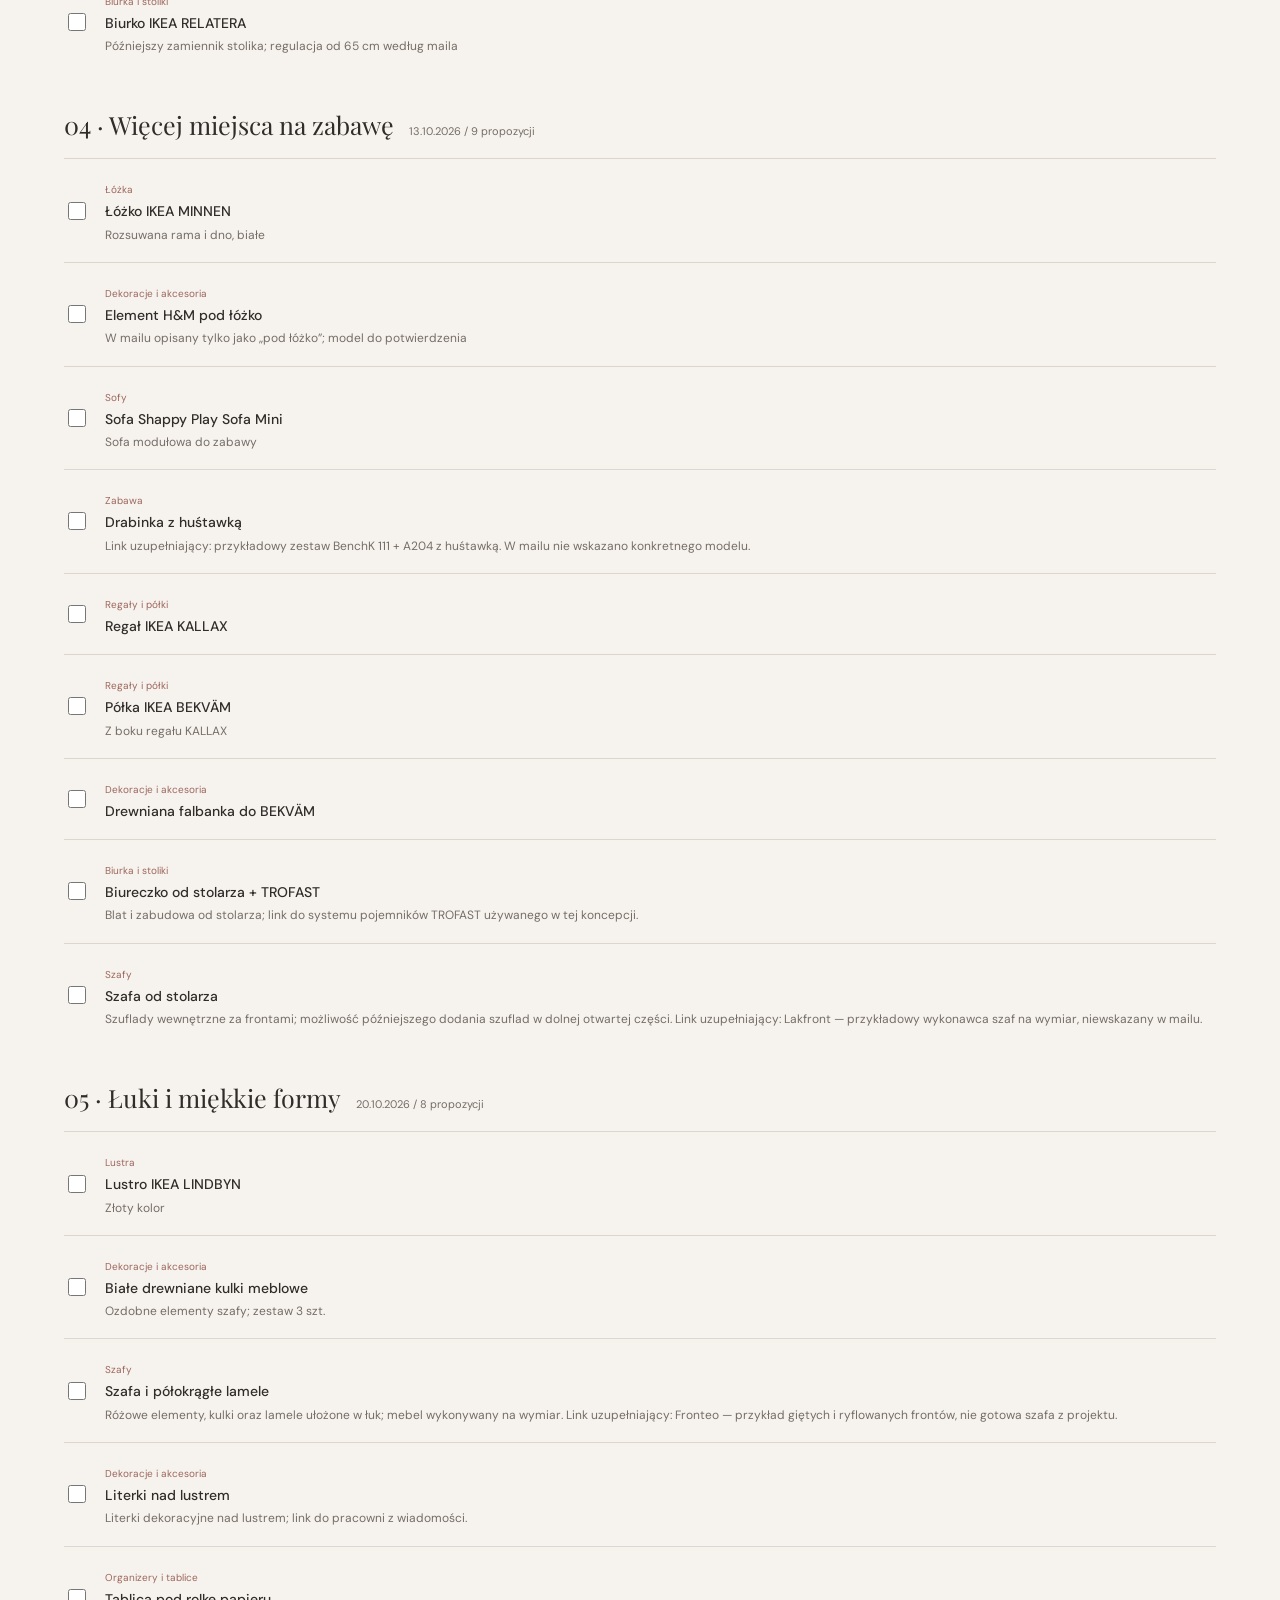
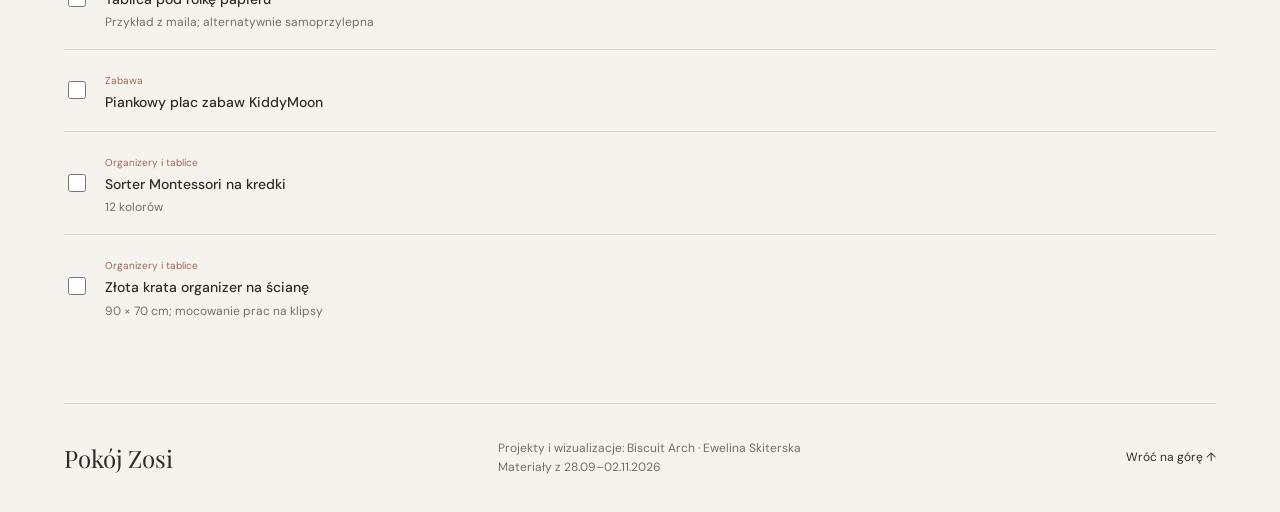
==== commit 38eb4d56: "Add 2 November room concept with nine images" ====
--- a/pokoj-zosi/index.html
+++ b/pokoj-zosi/index.html
@@ -1,9 +1,9 @@
-<!doctype html><html lang="pl"><head><meta charset="utf-8"><meta name="viewport" content="width=device-width,initial-scale=1"><meta name="robots" content="noindex,nofollow"><meta name="theme-color" content="#f3eee8"><title>Pokój Zosi · pięć pomysłów</title><link rel="stylesheet" href="style.css?v=20261022-aligned-plans"><script defer src="data.js?v=20261022-aligned-plans"></script><script defer src="app.js?v=20261022-clean-copy"></script></head><body>
+<!doctype html><html lang="pl"><head><meta charset="utf-8"><meta name="viewport" content="width=device-width,initial-scale=1"><meta name="robots" content="noindex,nofollow"><meta name="theme-color" content="#f3eee8"><title>Pokój Zosi · sześć pomysłów</title><link rel="stylesheet" href="style.css?v=20261102-v6"><script defer src="data.js?v=20261102-v6"></script><script defer src="app.js?v=20261102-v6"></script></head><body>
 <header><a class="brand" href="#projekty"><img class="brand-logo" src="assets/logo-zosia-v3.png" alt="Pokój Zosi" width="2172" height="724"></a><nav aria-label="Główna"><a href="#projekty">Projekty</a><a href="#porownaj">Porównywarka</a><a href="#zakupy">Zakupy</a></nav><span class="studio">BISCUIT ARCH / 2026</span></header>
-<main><section class="intro"><div><h1>Jej własny<br><em>mały świat.</em></h1><p>Które łóżko, jaka tapeta, ile miejsca na zabawę? Zestaw projekty i zobacz, który układ najbardziej Wam odpowiada.</p><a href="#porownaj" class="primary">Porównaj projekty <span>↗</span></a></div><figure class="hero"><img src="assets/p4-7.webp" alt="Najnowsza koncepcja pokoju: łóżko przy oknie i pastelowa zabudowa"><figcaption><span>OSTATNIA KONCEPCJA</span> 20 października 2026</figcaption></figure></section>
+<main><section class="intro"><div><h1>Jej własny<br><em>mały świat.</em></h1><p>Które łóżko, jaka tapeta, ile miejsca na zabawę? Zestaw projekty i zobacz, który układ najbardziej Wam odpowiada.</p><a href="#porownaj" class="primary">Porównaj projekty <span>↗</span></a></div><figure class="hero"><img src="assets/p5-0.webp" alt="Najnowsza koncepcja pokoju: nowe ustawienie łóżka i zabudowa przy biurku"><figcaption><span>OSTATNIA KONCEPCJA</span> 2 listopada 2026</figcaption></figure></section>
 <section id="projekty" class="section"><div class="section-title"><div><span class="eyebrow">01 / PROJEKTY</span><h2>Projekty</h2></div><p>Od pierwszego układu po najnowszą koncepcję.</p></div><div id="project-tabs" class="tabs" role="tablist" aria-label="Wersja projektu"></div><div id="project-detail"></div></section>
 <section id="porownaj" class="section compare-section"><div class="section-title"><div><span class="eyebrow">02 / PORÓWNYWARKA</span><h2>Porównywarka</h2></div><p>Ujęcia pogrupowane według kierunku patrzenia.<br>Wybierz widoczne wersje i ujęcie dla każdej z nich.</p></div><div class="compare-controls"><label>Perspektywa<select id="angle"><option value="wide">Cały pokój → okno</option><option value="window">Okno i sąsiednie meble</option><option value="bed">Łóżko i miejsce odpoczynku</option><option value="door">W stronę drzwi</option><option value="storage">Szafa i regały</option><option value="play">Strefa zabawy</option><option value="plan">Rzuty / widok z góry</option><option value="all">Wszystkie ujęcia</option></select></label></div><p class="note">Perspektywy są zbliżone, ale kamery i geometria projektów mogą się różnić. Zestawienie pokazuje podobne kierunki patrzenia, nie identyczne ustawienie kamer.</p><fieldset class="compare-versions"><legend>Widoczne wersje</legend><div id="compare-projects"></div></fieldset><p class="note" id="plan-alignment-note" hidden>Rzuty: okno po lewej, drzwi u góry po prawej. Kadry dopasowano do pokoju; perspektywa i skala źródłowych ujęć mogą się nieznacznie różnić.</p><div id="compare-body"></div></section>
 <section id="zakupy" class="section"><div class="section-title"><div><span class="eyebrow">03 / ZAKUPY</span><h2>Zakupy</h2></div><p>Propozycje zakupów z wiadomości projektantki i uzupełnione linki.<br>Odhaczenia zapisują się tylko w tej przeglądarce.</p></div><div class="shopping-toolbar"><label>Projekt<select id="shopping-project"><option value="all">Wszystkie projekty</option></select></label><label>Typ produktu<select id="shopping-type"><option value="all">Wszystkie typy</option></select></label><label>Szukaj<input id="shopping-search" type="search" placeholder="np. łóżko, tapeta, lustro…"></label><button id="print" class="outline">Drukuj listę</button></div><p class="note">Lista pokazuje propozycje wymienione w danej wiadomości. Kolejne wersje nie są pełnymi kosztorysami i nie potwierdzają zakupu. Linki uzupełniające do systemów, przykładowych produktów i wykonawców opisano przy pozycjach. Ceny i dostępność nie były sprawdzane. Elementy widoczne wyłącznie na obrazach nie mają dopisanych modeli.</p><div id="shopping-list"></div></section>
-<footer><b>Pokój Zosi</b><span>Projekty i wizualizacje: Biscuit Arch · Ewelina Skiterska<br>Materiały z 28.09–20.10.2026</span><a href="#">Wróć na górę ↑</a></footer></main>
+<footer><b>Pokój Zosi</b><span>Projekty i wizualizacje: Biscuit Arch · Ewelina Skiterska<br>Materiały z 28.09–02.11.2026</span><a href="#">Wróć na górę ↑</a></footer></main>
 <dialog id="lightbox"><button id="close-lightbox" aria-label="Zamknij podgląd">×</button><div id="lightbox-media"></div><p></p><a target="_blank" rel="noopener">Otwórz obraz w pełnym rozmiarze ↗</a></dialog>
 </body></html>
--- a/pokoj-zosi/style.css
+++ b/pokoj-zosi/style.css
@@ -1,5 +1,5 @@
 @import url('https://fonts.googleapis.com/css2?family=DM+Sans:wght@400;500;600;700&family=Playfair+Display:ital,wght@0,500;0,600;1,500&display=swap');
-:root{--paper:#f6f3ee;--ink:#302c29;--muted:#766d66;--line:#dcd6cd;--rose:#9d665c;--sage:#e0e4d8;--serif:'Playfair Display',Georgia,serif;--sans:'DM Sans',Arial,sans-serif}*{box-sizing:border-box}html{scroll-behavior:smooth;scroll-padding-top:100px}body{margin:0;background:var(--paper);color:var(--ink);font:15px/1.6 var(--sans)}button,input,select{font:inherit}button,a,select,input{touch-action:manipulation}button,a{ -webkit-tap-highlight-color:transparent}a{color:inherit;text-decoration:none}button{cursor:pointer}button:focus-visible,a:focus-visible,select:focus-visible,input:focus-visible{outline:3px solid var(--rose);outline-offset:4px}header{height:88px;padding:0 5%;display:flex;align-items:center;justify-content:space-between;border-bottom:1px solid var(--line);background:var(--paper);position:sticky;top:0;z-index:5}.brand{display:flex;align-items:center;gap:12px;font-size:17px;font-weight:600;white-space:nowrap;flex-shrink:0}nav{display:flex;gap:30px}nav a{font-size:14px}.studio,.eyebrow{font-size:10px;font-weight:700;letter-spacing:2px}.studio{color:var(--muted)}main{max-width:1600px;margin:auto;padding:0 5%}.intro{display:grid;grid-template-columns:0.8fr 1.2fr;gap:7%;padding:65px 0 75px;align-items:center}.eyebrow{color:var(--rose)}h1{font:500 clamp(48px,5vw,78px)/1.1 var(--serif);margin:22px 0}h1 em{color:var(--rose)}.intro p{color:var(--muted);max-width:380px;margin:25px 0 30px;font-size:16px}.primary{display:inline-flex;background:var(--ink);color:white;padding:13px 21px;gap:30px;border-radius:3px;font-size:14px}.stats{display:flex;gap:38px;margin-top:40px;color:var(--muted);font-size:12px}.stats b{font:29px var(--serif);color:var(--ink);margin-right:6px}.hero{margin:0;position:relative}.hero img{width:100%;display:block;aspect-ratio:1.28;object-fit:cover;border-radius:110px 4px 4px 4px}.hero figcaption{display:flex;justify-content:space-between;font-size:11px;color:var(--muted);margin-top:12px}.hero figcaption span{letter-spacing:1px}.section{padding:55px 0 65px;border-top:1px solid var(--line)}.section-title{display:flex;justify-content:space-between;align-items:flex-end;gap:30px;margin-bottom:30px}h2{font:500 clamp(29px,3vw,43px)/1.2 var(--serif);margin:12px 0 0}.section-title p{color:var(--muted);font-size:13px;max-width:340px}.tabs{display:grid;grid-template-columns:repeat(5,1fr);gap:10px;margin-bottom:30px}.tab{background:transparent;border:1px solid var(--line);border-radius:4px;padding:14px;text-align:left;color:var(--ink)}.tab small{display:block;font-size:10px;letter-spacing:1px;margin-bottom:4px;color:var(--muted)}.tab.active{background:var(--ink);color:white;border-color:var(--ink)}.tab.active small{color:#e7c9c2}.project-head{display:flex;justify-content:space-between;gap:25px;margin-bottom:25px}.project-head h3{font:500 29px var(--serif);margin:0 0 10px}.project-head p{max-width:650px;color:var(--muted);margin:0}.outline{border:1px solid var(--ink);border-radius:3px;background:transparent;padding:10px 17px;align-self:flex-start;white-space:nowrap}.gallery{display:grid;grid-template-columns:repeat(2,minmax(0,1fr));gap:28px;align-items:start}.image-card{margin:0}.image-card button{display:block;padding:0;border:0;background:transparent;width:100%;overflow:hidden;border-radius:4px}.image-card img{display:block;width:100%;height:auto;transition:transform .25s}.image-card button:hover img{transform:scale(1.025)}.image-card figcaption{margin-top:8px;font-size:12px}.image-card small{display:block;color:var(--muted);font-size:10px}.pdf{display:inline-block;margin-top:20px;text-decoration:underline}.compare-controls,.shopping-toolbar{display:flex;justify-content:space-between;align-items:flex-end;gap:18px;margin-top:32px}label{display:flex;flex-direction:column;gap:7px;font-size:11px;letter-spacing:.3px;color:var(--muted)}select,input[type=search]{border:1px solid var(--line);border-radius:4px;background:#fffefa;color:var(--ink);padding:10px 12px;min-width:230px;max-width:100%}.note{font-size:12px;color:var(--muted);margin:15px 0 25px;max-width:950px}.panel-controls{display:flex;gap:12px;margin-bottom:14px}.panel-controls label{flex:1;min-width:0}.panel-controls select{min-width:0;width:100%}.compare-img{background:transparent;border-radius:4px;display:block;width:100%;border:0;padding:0}.compare-img img{display:block;width:100%;height:auto}.compare-caption{font-size:12px;margin-top:8px;color:var(--muted)}.empty{padding:60px 25px;border:1px dashed var(--line);text-align:center;color:var(--muted)}.all-grid{display:grid;grid-template-columns:repeat(3,minmax(0,1fr));gap:28px;align-items:start}.all-grid[data-count="1"]{grid-template-columns:minmax(0,1fr)}.all-grid[data-count="2"]{grid-template-columns:repeat(2,minmax(0,1fr))}.all-grid article{min-width:0}.all-grid h3{font:22px var(--serif);margin:0 0 12px}.all-grid .panel-controls{margin-top:12px}.shopping-toolbar label:has(input[type=search]){flex:1}.shopping-toolbar .outline{align-self:flex-end}.shopping-group h3{font:25px var(--serif);margin:35px 0 17px}.shopping-group h3 small{font:11px var(--sans);color:var(--muted);margin-left:15px}.shopping-row{position:relative;display:grid;grid-template-columns:28px minmax(0,1fr);gap:13px;padding:17px 0;border-top:1px solid var(--line);align-items:center}.shopping-row input{accent-color:var(--rose);width:18px;height:18px}.shopping-row h4{font-size:14px;font-weight:500;margin:0}.shopping-row p{font-size:12px;margin:3px 0 0;color:var(--muted)}.shopping-row .shopping-link{display:block;color:inherit;text-decoration:none;text-align:left;overflow-wrap:anywhere}.shopping-link::after{content:"";position:absolute;inset:0;cursor:pointer}.shopping-row input{position:relative;z-index:1}.shopping-row:hover{background:#e0e4d84d}.shopping-link:focus-visible::after{outline:3px solid var(--rose);outline-offset:2px}.shopping-row .tag{font-size:10px;color:var(--rose)}.shopping-row:has(input:checked) h4{text-decoration:line-through;color:var(--muted)}footer{border-top:1px solid var(--line);padding:35px 0;display:flex;justify-content:space-between;align-items:center;font-size:12px;gap:20px}footer b{font:24px var(--serif)}footer span{color:var(--muted)}dialog{border:0;border-radius:7px;padding:20px;background:var(--paper);max-width:95vw;max-height:96vh}dialog::backdrop{background:#181512dc}dialog img{display:block;max-width:88vw;max-height:77vh;object-fit:contain}dialog p,dialog a{font-size:12px}#close-lightbox{position:absolute;right:10px;top:10px;border:0;background:white;border-radius:50%;width:38px;height:38px;font-size:26px;box-shadow:0 1px 10px #0003}
+:root{--paper:#f6f3ee;--ink:#302c29;--muted:#766d66;--line:#dcd6cd;--rose:#9d665c;--sage:#e0e4d8;--serif:'Playfair Display',Georgia,serif;--sans:'DM Sans',Arial,sans-serif}*{box-sizing:border-box}html{scroll-behavior:smooth;scroll-padding-top:100px}body{margin:0;background:var(--paper);color:var(--ink);font:15px/1.6 var(--sans)}button,input,select{font:inherit}button,a,select,input{touch-action:manipulation}button,a{ -webkit-tap-highlight-color:transparent}a{color:inherit;text-decoration:none}button{cursor:pointer}button:focus-visible,a:focus-visible,select:focus-visible,input:focus-visible{outline:3px solid var(--rose);outline-offset:4px}header{height:88px;padding:0 5%;display:flex;align-items:center;justify-content:space-between;border-bottom:1px solid var(--line);background:var(--paper);position:sticky;top:0;z-index:5}.brand{display:flex;align-items:center;gap:12px;font-size:17px;font-weight:600;white-space:nowrap;flex-shrink:0}nav{display:flex;gap:30px}nav a{font-size:14px}.studio,.eyebrow{font-size:10px;font-weight:700;letter-spacing:2px}.studio{color:var(--muted)}main{max-width:1600px;margin:auto;padding:0 5%}.intro{display:grid;grid-template-columns:0.8fr 1.2fr;gap:7%;padding:65px 0 75px;align-items:center}.eyebrow{color:var(--rose)}h1{font:500 clamp(48px,5vw,78px)/1.1 var(--serif);margin:22px 0}h1 em{color:var(--rose)}.intro p{color:var(--muted);max-width:380px;margin:25px 0 30px;font-size:16px}.primary{display:inline-flex;background:var(--ink);color:white;padding:13px 21px;gap:30px;border-radius:3px;font-size:14px}.stats{display:flex;gap:38px;margin-top:40px;color:var(--muted);font-size:12px}.stats b{font:29px var(--serif);color:var(--ink);margin-right:6px}.hero{margin:0;position:relative}.hero img{width:100%;display:block;aspect-ratio:1.28;object-fit:cover;border-radius:110px 4px 4px 4px}.hero figcaption{display:flex;justify-content:space-between;font-size:11px;color:var(--muted);margin-top:12px}.hero figcaption span{letter-spacing:1px}.section{padding:55px 0 65px;border-top:1px solid var(--line)}.section-title{display:flex;justify-content:space-between;align-items:flex-end;gap:30px;margin-bottom:30px}h2{font:500 clamp(29px,3vw,43px)/1.2 var(--serif);margin:12px 0 0}.section-title p{color:var(--muted);font-size:13px;max-width:340px}.tabs{display:grid;grid-template-columns:repeat(auto-fit,minmax(180px,1fr));gap:10px;margin-bottom:30px}.tab{background:transparent;border:1px solid var(--line);border-radius:4px;padding:14px;text-align:left;color:var(--ink)}.tab small{display:block;font-size:10px;letter-spacing:1px;margin-bottom:4px;color:var(--muted)}.tab.active{background:var(--ink);color:white;border-color:var(--ink)}.tab.active small{color:#e7c9c2}.project-head{display:flex;justify-content:space-between;gap:25px;margin-bottom:25px}.project-head h3{font:500 29px var(--serif);margin:0 0 10px}.project-head p{max-width:650px;color:var(--muted);margin:0}.outline{border:1px solid var(--ink);border-radius:3px;background:transparent;padding:10px 17px;align-self:flex-start;white-space:nowrap}.gallery{display:grid;grid-template-columns:repeat(2,minmax(0,1fr));gap:28px;align-items:start}.image-card{margin:0}.image-card button{display:block;padding:0;border:0;background:transparent;width:100%;overflow:hidden;border-radius:4px}.image-card img{display:block;width:100%;height:auto;transition:transform .25s}.image-card button:hover img{transform:scale(1.025)}.image-card figcaption{margin-top:8px;font-size:12px}.image-card small{display:block;color:var(--muted);font-size:10px}.pdf{display:inline-block;margin-top:20px;text-decoration:underline}.compare-controls,.shopping-toolbar{display:flex;justify-content:space-between;align-items:flex-end;gap:18px;margin-top:32px}label{display:flex;flex-direction:column;gap:7px;font-size:11px;letter-spacing:.3px;color:var(--muted)}select,input[type=search]{border:1px solid var(--line);border-radius:4px;background:#fffefa;color:var(--ink);padding:10px 12px;min-width:230px;max-width:100%}.note{font-size:12px;color:var(--muted);margin:15px 0 25px;max-width:950px}.panel-controls{display:flex;gap:12px;margin-bottom:14px}.panel-controls label{flex:1;min-width:0}.panel-controls select{min-width:0;width:100%}.compare-img{background:transparent;border-radius:4px;display:block;width:100%;border:0;padding:0}.compare-img img{display:block;width:100%;height:auto}.compare-caption{font-size:12px;margin-top:8px;color:var(--muted)}.empty{padding:60px 25px;border:1px dashed var(--line);text-align:center;color:var(--muted)}.all-grid{display:grid;grid-template-columns:repeat(3,minmax(0,1fr));gap:28px;align-items:start}.all-grid[data-count="1"]{grid-template-columns:minmax(0,1fr)}.all-grid[data-count="2"]{grid-template-columns:repeat(2,minmax(0,1fr))}.all-grid article{min-width:0}.all-grid h3{font:22px var(--serif);margin:0 0 12px}.all-grid .panel-controls{margin-top:12px}.shopping-toolbar label:has(input[type=search]){flex:1}.shopping-toolbar .outline{align-self:flex-end}.shopping-group h3{font:25px var(--serif);margin:35px 0 17px}.shopping-group h3 small{font:11px var(--sans);color:var(--muted);margin-left:15px}.shopping-row{position:relative;display:grid;grid-template-columns:28px minmax(0,1fr);gap:13px;padding:17px 0;border-top:1px solid var(--line);align-items:center}.shopping-row input{accent-color:var(--rose);width:18px;height:18px}.shopping-row h4{font-size:14px;font-weight:500;margin:0}.shopping-row p{font-size:12px;margin:3px 0 0;color:var(--muted)}.shopping-row .shopping-link{display:block;color:inherit;text-decoration:none;text-align:left;overflow-wrap:anywhere}.shopping-link::after{content:"";position:absolute;inset:0;cursor:pointer}.shopping-row input{position:relative;z-index:1}.shopping-row:hover{background:#e0e4d84d}.shopping-link:focus-visible::after{outline:3px solid var(--rose);outline-offset:2px}.shopping-row .tag{font-size:10px;color:var(--rose)}.shopping-row:has(input:checked) h4{text-decoration:line-through;color:var(--muted)}footer{border-top:1px solid var(--line);padding:35px 0;display:flex;justify-content:space-between;align-items:center;font-size:12px;gap:20px}footer b{font:24px var(--serif)}footer span{color:var(--muted)}dialog{border:0;border-radius:7px;padding:20px;background:var(--paper);max-width:95vw;max-height:96vh}dialog::backdrop{background:#181512dc}dialog img{display:block;max-width:88vw;max-height:77vh;object-fit:contain}dialog p,dialog a{font-size:12px}#close-lightbox{position:absolute;right:10px;top:10px;border:0;background:white;border-radius:50%;width:38px;height:38px;font-size:26px;box-shadow:0 1px 10px #0003}
 @media(max-width:900px){.studio{display:none}.intro{gap:5%}h1{font-size:50px}.gallery{grid-template-columns:repeat(2,1fr)}.tab{padding:10px;font-size:12px}.compare-controls{align-items:stretch;flex-direction:column}.section-title p{max-width:240px}.panel-controls{flex-direction:column}.shopping-toolbar{flex-wrap:wrap}}
 @media(max-width:600px){header{height:72px;padding:0 5%}.brand{font-size:14px;gap:8px}nav{gap:13px}nav a{font-size:11px}.intro{display:flex;flex-direction:column;padding:40px 0;gap:35px;align-items:stretch}.intro h1{font-size:53px}.intro p{font-size:14px;margin:20px 0}.stats{margin-top:26px}.hero img{aspect-ratio:1.35;border-top-left-radius:75px}.section{padding:35px 0}.section-title{display:block}.section-title p{max-width:none;margin-bottom:0}.tabs{display:flex;overflow:auto;padding-bottom:5px}.tab{flex:0 0 155px}.project-head{display:block}.project-head .outline{margin-top:18px}.gallery{grid-template-columns:minmax(0,1fr);gap:24px}.image-card figcaption{font-size:11px}.image-card small{font-size:9px;overflow-wrap:anywhere}.all-grid{grid-template-columns:1fr}.panel-controls{flex-direction:row;gap:9px}.panel-controls select{font-size:12px;padding:9px 6px}.shopping-toolbar{display:grid;grid-template-columns:1fr}.shopping-toolbar select,.shopping-toolbar input{width:100%;min-width:0}.shopping-toolbar .outline{justify-self:start}.shopping-row{grid-template-columns:25px minmax(0,1fr)}.shopping-group h3 small{display:block;margin:6px 0 0}footer{flex-wrap:wrap}footer span{width:100%;order:3}}
 @media print{header,.intro,#projekty,#porownaj,.shopping-toolbar,.note,footer,.shopping-row input{display:none}main{padding:0}#zakupy{border:0;padding:0}.shopping-row{break-inside:avoid}.shopping-row a:after{content:' (' attr(href) ')';font-size:9px}.shopping-row{grid-template-columns:1fr}.shopping-row a{text-align:left}}
